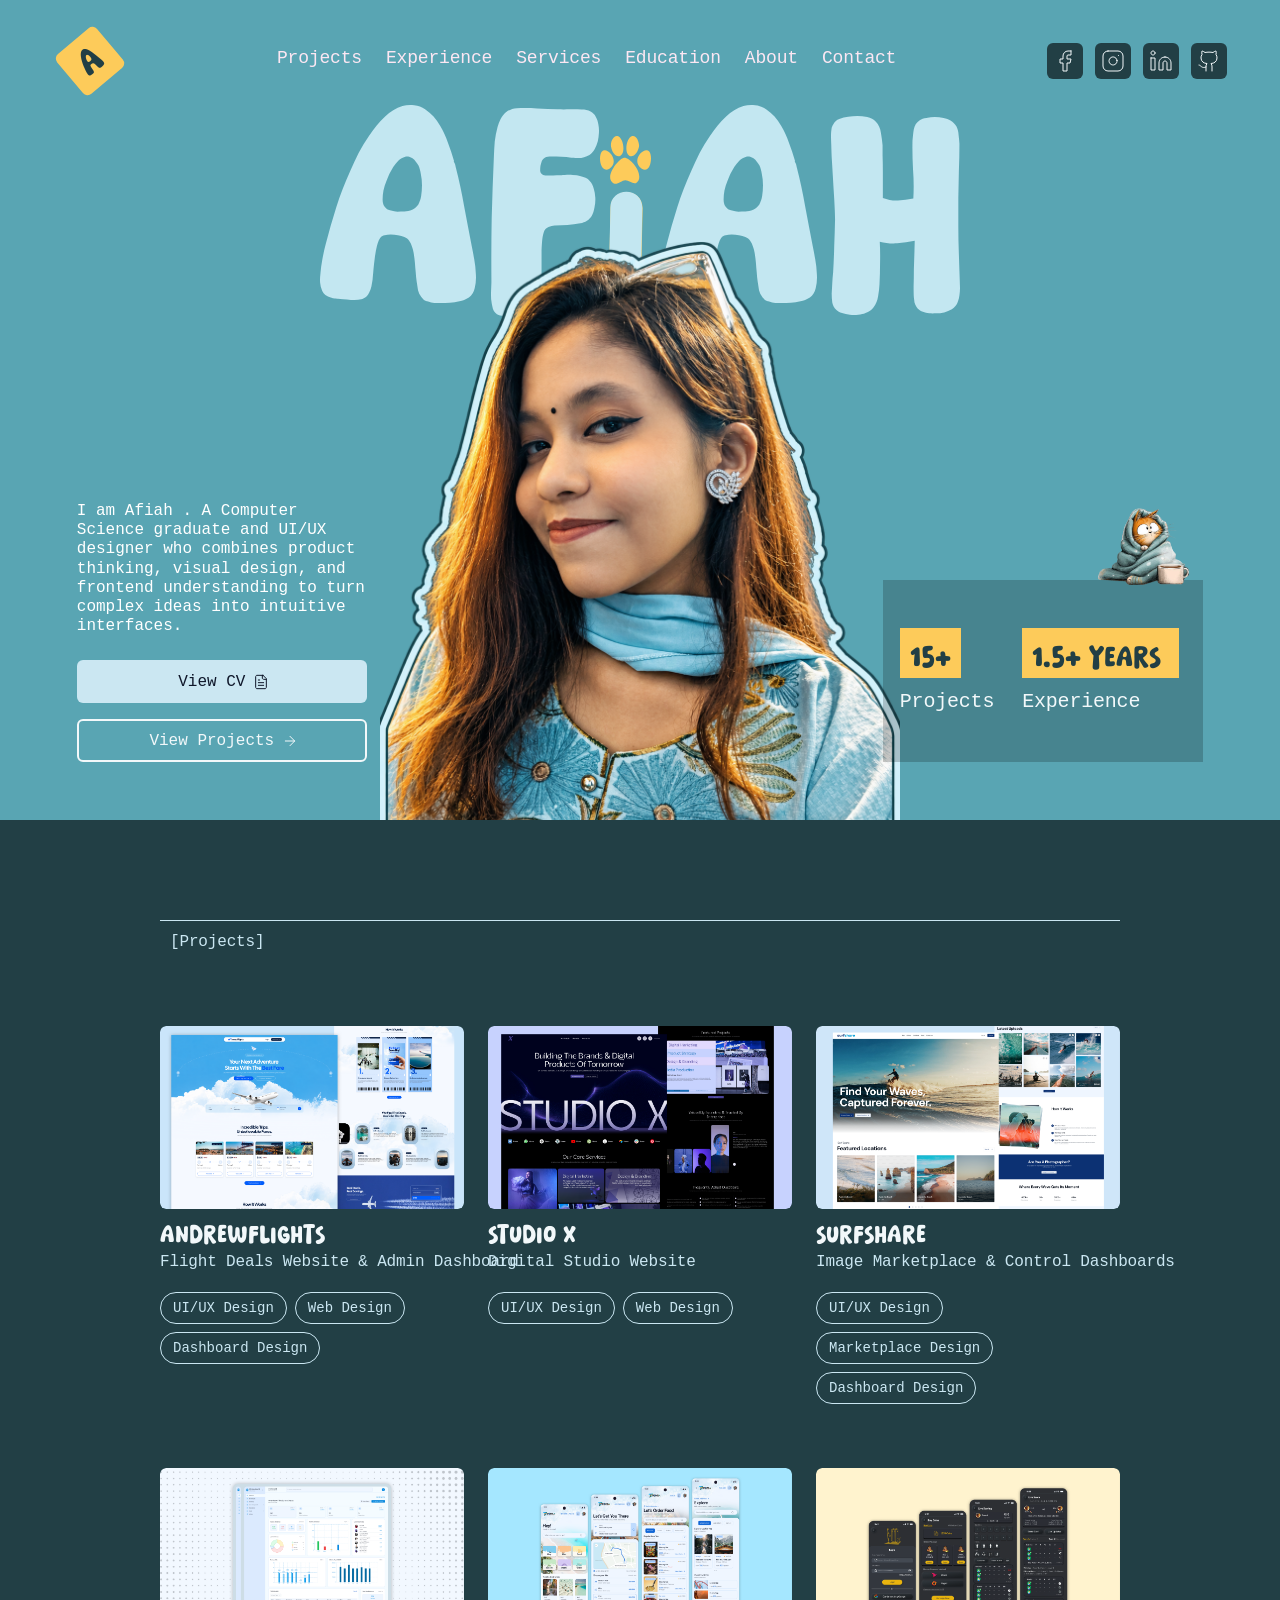
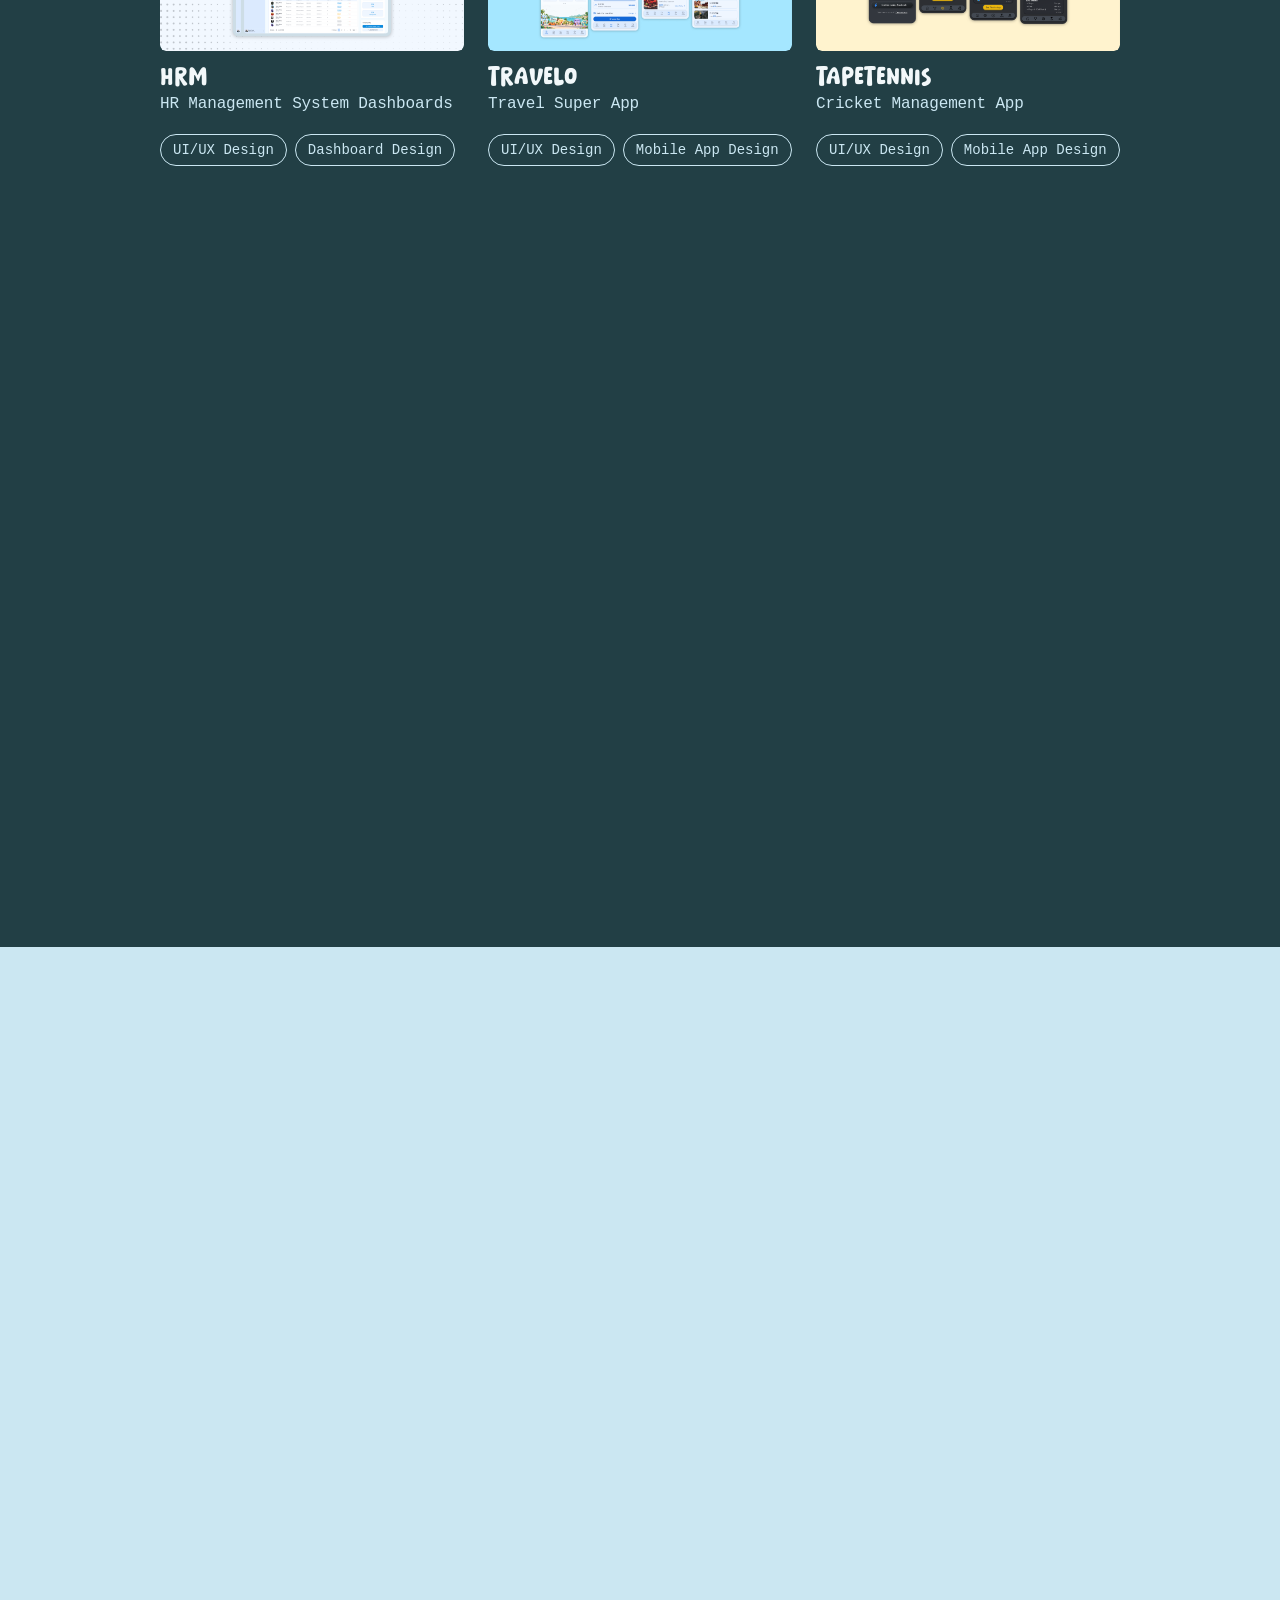
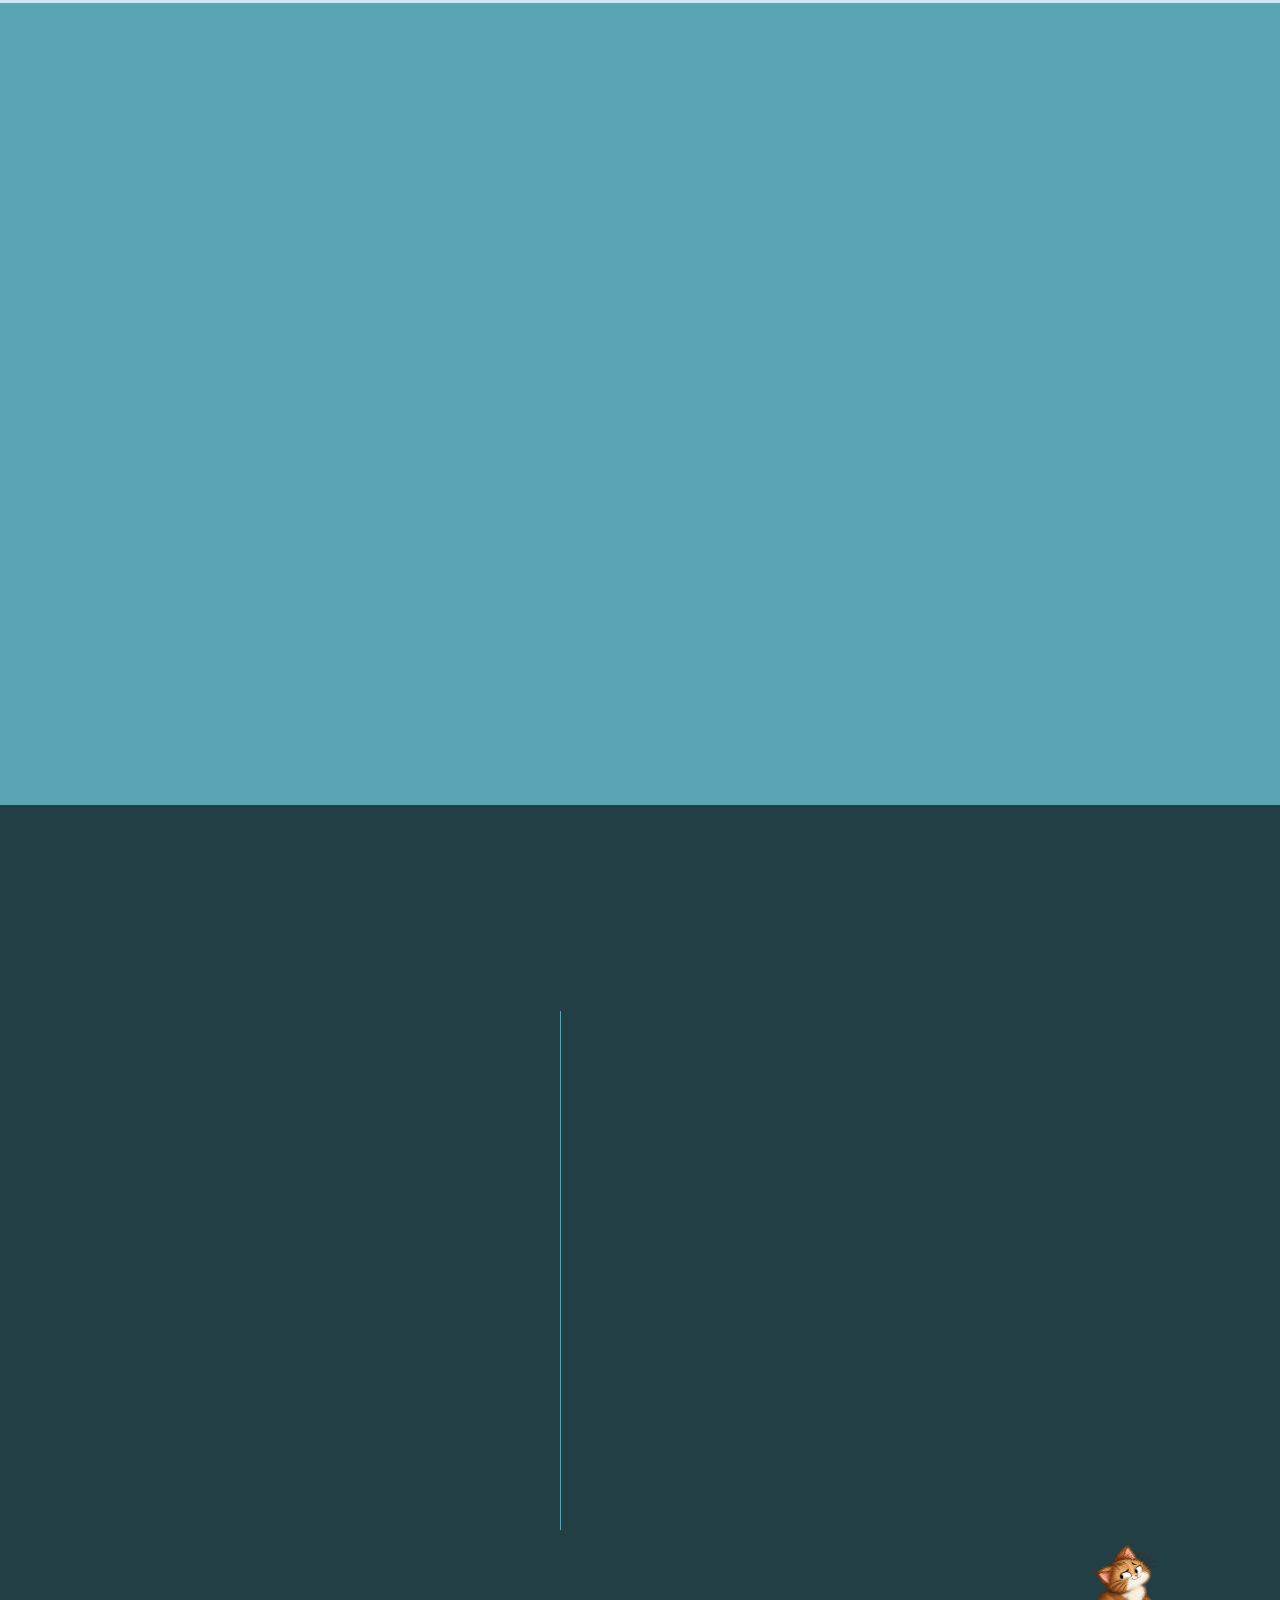
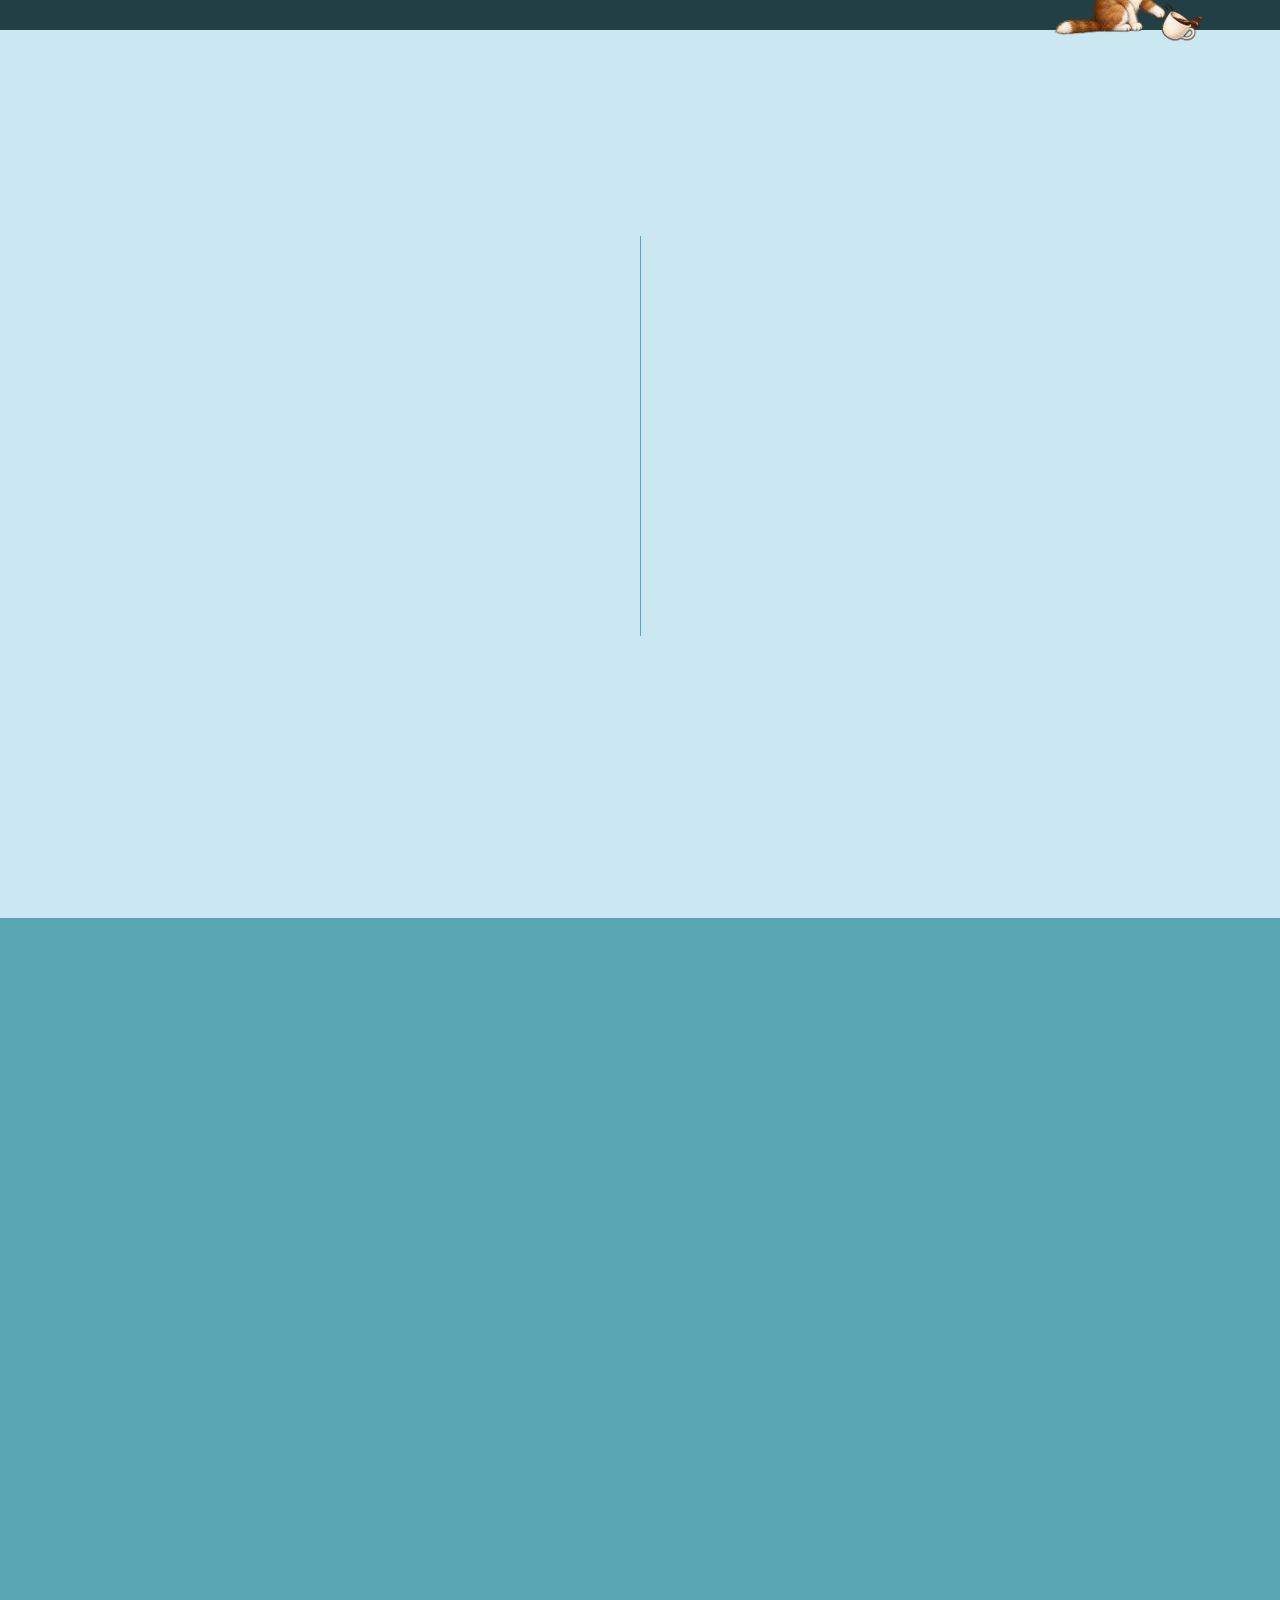
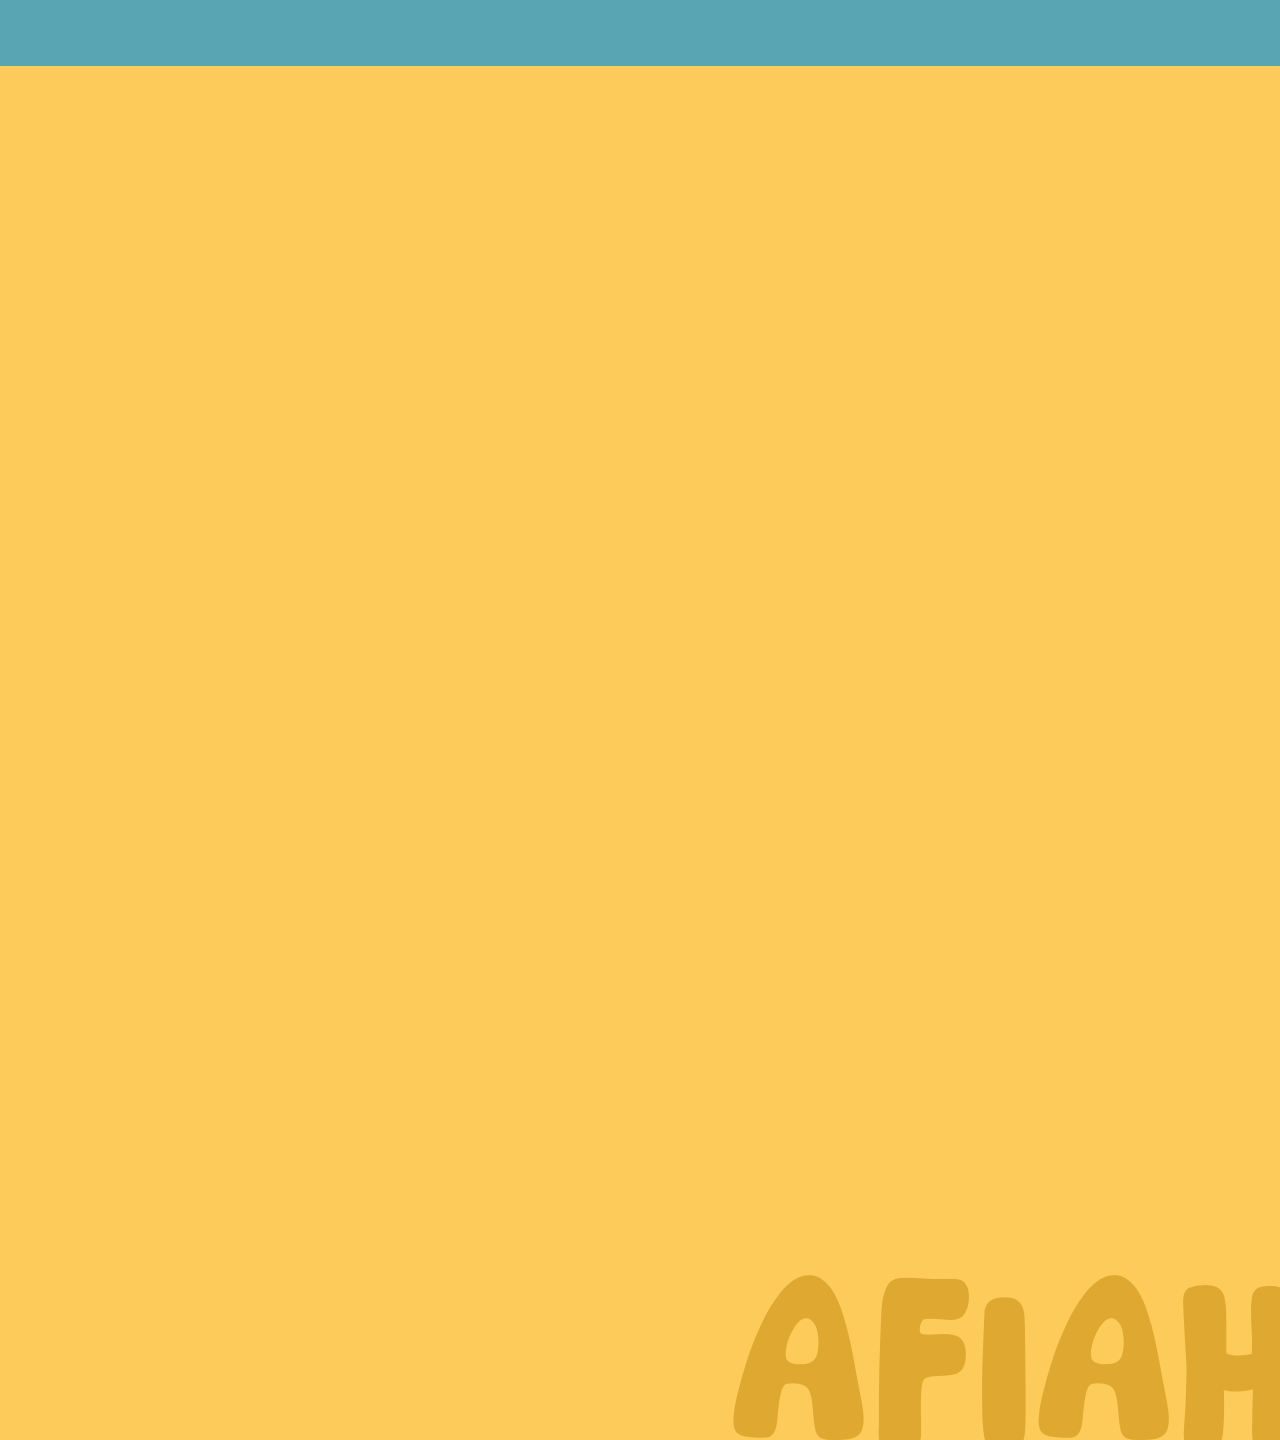
==== index.html @ 8c379da9 "Update portfolio" ====
<!DOCTYPE html>
<html lang="en">

<head>
    <meta charset="UTF-8" />
    <meta name="viewport" content="width=device-width, initial-scale=1.0" />
    <title>Portfolio — Afiah</title>
    <link rel="preconnect" href="https://fonts.googleapis.com" />
    <link rel="preconnect" href="https://fonts.gstatic.com" crossorigin />
    <link href="https://fonts.googleapis.com/css2?family=Inter:wght@800&family=Patrick+Hand+SC&display=swap"
        rel="stylesheet" />
    <link rel="stylesheet" href="styles.css" />
</head>

<body>
    <div class="page-viewport">
        <div class="landing-blue">
            <div class="main-stack">
                <!-- ==========================================
             1. HERO SECTION (6182:2918)
             ========================================== -->
                <section class="hero-section">
                    <!-- AFiAH Vector Letters (6182:2919) -->
                    <div class="afiah-vectors" aria-hidden="true">
                        <div class="afiah-vec-h">
                            <img src="assets/2336484666377e75aed4778ebf995033f5c12205.svg" alt="" />
                        </div>
                        <div class="afiah-vec-a2">
                            <img src="assets/fd76eb0d3fbd999fd071fb6ce1f73339eb17ddfc.svg" alt="" />
                        </div>
                        <div class="afiah-vec-i-paw">
                            <img src="assets/2bf1123e3c13f6d57bb268a49ad224128c546767.svg" alt="" />
                        </div>
                        <div class="afiah-vec-i-stem">
                            <img src="assets/b173620bde2839ea7b9ef54284a91428e01b8969.svg" alt="" />
                        </div>
                        <div class="afiah-vec-f">
                            <img src="assets/5797ed838f018af6b65de151c89ea7009cb1979b.svg" alt="" />
                        </div>
                        <div class="afiah-vec-a1">
                            <img src="assets/8a0f46ea5d076fa7dfdc375c00e189f8ae7c8b72.svg" alt="" />
                        </div>
                    </div>

                    <!-- Hero Portrait (6182:2927) -->
                    <div class="hero-portrait">
                        <img src="assets/dd492358db1fe404ab76c8bf00fb6f1b4fd65711.png" alt="Afiah" />
                    </div>

                    <!-- Top Navigation Bar (6182:2929) -->
                    <header class="navbar">
                        <a href="#" class="logo-wrapper" aria-label="Afiah Home">
                            <div class="logo-rotated">
                                <div class="logo-box">
                                    <p class="logo-letter font-pesta">A</p>
                                </div>
                            </div>
                        </a>

                        <button class="mobile-menu-toggle" type="button" aria-label="Toggle navigation"
                            aria-expanded="false"
                            onclick="this.parentElement.classList.toggle('nav-open'); this.setAttribute('aria-expanded', this.parentElement.classList.contains('nav-open'))">
                            <span></span>
                            <span></span>
                            <span></span>
                        </button>

                        <nav class="nav-links font-consolas"
                            onclick="if(window.innerWidth <= 900){ this.parentElement.classList.remove('nav-open'); }">

                            <a href="projects.html">Projects</a>
                            <a href="#experience">Experience</a>
                            <a href="#services">Services</a>
                            <a href="#education">Education</a>
                            <a href="#about">About</a>
                            <a href="#contact">Contact</a>
                        </nav>

                        <div class="nav-socials">
                            <a href="#contact" class="nav-social-btn" aria-label="Facebook">
                                <img src="assets/379a6d1ee390296889a320eb31389439bdc3be6d.svg" alt="" />
                            </a>
                            <a href="#contact" class="nav-social-btn" aria-label="Instagram">
                                <img src="assets/dbd92464af5bd647336b0ce903cea9cbbe1309cc.svg" alt="" />
                            </a>
                            <a href="#contact" class="nav-social-btn" aria-label="LinkedIn">
                                <img src="assets/37628bb1a5034a90aa3f23297552110ed2be14b8.svg" alt="" />
                            </a>
                            <a href="#contact" class="nav-social-btn" aria-label="GitHub">
                                <img src="assets/c3e5aa4423b067c50cb81807f64a7366447760ed.svg" alt="" />
                            </a>
                        </div>
                    </header>

                    <!-- Hero Bottom Row (6182:2948) -->
                    <div class="hero-content-row">
                        <div class="hero-left-col">
                            <p class="hero-bio font-consolas">I am Afiah . A Computer Science graduate and UI/UX
                                designer who combines product thinking, visual design, and frontend understanding to
                                turn complex ideas into intuitive interfaces.</p>
                            <div class="hero-buttons">
                                <a href="assets/Afiah_CV_UI_UX.pdf" target="_blank" rel="noopener noreferrer"
                                    class="btn-hero-primary">
                                    <div class="btn-wrap">
                                        <span class="font-consolas">View CV</span>
                                    </div>
                                    <img class="icon-16" src="assets/c405f4e12895ece82d97416a2575a9c856057e69.svg"
                                        alt="" />
                                </a>
                                <a href="#projects" class="btn-hero-secondary">
                                    <div class="btn-wrap">
                                        <span class="font-consolas">View Projects</span>
                                    </div>
                                    <img class="icon-16" src="assets/ccdca1ae5e6e2ea645a80a20722503658cf8db4c.svg"
                                        alt="" />
                                </a>
                            </div>
                        </div>

                        <div class="hero-right-col">
                            <div class="hero-stats-box">
                                <div class="hero-stats-inner">
                                    <div class="stat-item">
                                        <div class="stat-badge">
                                            <span class="font-pesta">15+</span>
                                        </div>
                                        <p class="stat-label font-consolas">Projects</p>
                                    </div>
                                    <div class="stat-item">
                                        <div class="stat-badge">
                                            <span class="font-pesta">1.5+ years </span>
                                        </div>
                                        <p class="stat-label font-consolas">Experience</p>
                                    </div>
                                </div>
                            </div>
                            <div class="hero-blanket-cat" aria-hidden="true">
                                <img src="assets/352e4ea906d5a67073edcb6e50aeff9d0504787e.png" alt="" />
                            </div>
                        </div>
                    </div>
                </section>

                <!-- ==========================================
             2. PROJECTS SECTION (6182:2972)
             ========================================== -->
                <section id="projects" class="projects-section">
                    <div class="section-header-bar border-light-blue reveal-on-scroll">
                        <p class="section-tag font-consolas" style="color: #cbe7f2; text-transform: capitalize;">
                            [Projects]</p>
                    </div>

                    <div class="projects-grid">
                        <!-- Row 1 (6182:2976) -->
                        <div class="projects-row">
                            <!-- Card 1: Andrewflights -->
                            <article class="project-card reveal-on-scroll" data-category="websites dashboard">
                                <div class="project-thumb">
                                    <img src="assets/andrewflights.png" alt="Andrewflights" />
                                    <div class="project-hover-overlay">
                                        <div class="project-hover-actions">
                                            <div class="project-action-btn" title="Live Link">
                                                <img src="assets/e2e1d299816c92664c8733382a8019e7f34b01ed.svg"
                                                    alt="Link" />
                                            </div>
                                            <div class="project-action-btn" title="Figma Design">
                                                <img src="assets/1ffa1e058c78ac866b01cb07eef81d035372bbfa.svg"
                                                    alt="Figma" />
                                            </div>
                                            <div class="project-action-btn" title="View Prototype">
                                                <img src="assets/prototype.svg" alt="Prototype" />
                                            </div>
                                        </div>
                                    </div>
                                </div>
                                <div class="project-info">
                                    <div class="project-titles">
                                        <p class="project-name font-pesta">Andrewflights</p>
                                        <p class="project-category font-consolas">Flight Deals Website &amp; Admin
                                            Dashboard</p>
                                    </div>
                                    <div class="project-badges">
                                        <div class="project-badge"><span class="font-consolas">UI/UX Design</span></div>
                                        <div class="project-badge"><span class="font-consolas">Web Design</span></div>
                                        <div class="project-badge"><span class="font-consolas">Dashboard Design</span>
                                        </div>
                                    </div>
                                </div>
                            </article>

                            <!-- Card 2: Studio X -->
                            <article class="project-card reveal-on-scroll" data-category="websites">
                                <div class="project-thumb">
                                    <img src="assets/studio x.png" alt="Studio X" />
                                    <div class="project-hover-overlay">
                                        <div class="project-hover-actions">
                                            <div class="project-action-btn" title="Live Link">
                                                <img src="assets/e2e1d299816c92664c8733382a8019e7f34b01ed.svg"
                                                    alt="Link" />
                                            </div>
                                            <div class="project-action-btn" title="Figma Design">
                                                <img src="assets/1ffa1e058c78ac866b01cb07eef81d035372bbfa.svg"
                                                    alt="Figma" />
                                            </div>
                                            <div class="project-action-btn" title="View Prototype">
                                                <img src="assets/prototype.svg" alt="Prototype" />
                                            </div>
                                        </div>
                                    </div>
                                </div>
                                <div class="project-info">
                                    <div class="project-titles">
                                        <p class="project-name font-pesta">Studio X</p>
                                        <p class="project-category font-consolas">Digital Studio Website</p>
                                    </div>
                                    <div class="project-badges">
                                        <div class="project-badge"><span class="font-consolas">UI/UX Design</span></div>
                                        <div class="project-badge"><span class="font-consolas">Web Design</span></div>
                                    </div>
                                </div>
                            </article>

                            <!-- Card 3: SurfShare -->
                            <article class="project-card reveal-on-scroll" data-category="websites dashboard">
                                <div class="project-thumb">
                                    <img src="assets/surfshare.png" alt="SurfShare" />
                                    <div class="project-hover-overlay">
                                        <div class="project-hover-actions">
                                            <div class="project-action-btn" title="Live Link">
                                                <img src="assets/e2e1d299816c92664c8733382a8019e7f34b01ed.svg"
                                                    alt="Link" />
                                            </div>
                                            <div class="project-action-btn" title="Figma Design">
                                                <img src="assets/1ffa1e058c78ac866b01cb07eef81d035372bbfa.svg"
                                                    alt="Figma" />
                                            </div>
                                            <div class="project-action-btn" title="View Prototype">
                                                <img src="assets/prototype.svg" alt="Prototype" />
                                            </div>
                                        </div>
                                    </div>
                                </div>
                                <div class="project-info">
                                    <div class="project-titles">
                                        <p class="project-name font-pesta">SurfShare</p>
                                        <p class="project-category font-consolas">Image Marketplace &amp; Control
                                            Dashboards</p>
                                    </div>
                                    <div class="project-badges">
                                        <div class="project-badge"><span class="font-consolas">UI/UX Design</span></div>
                                        <div class="project-badge"><span class="font-consolas">Marketplace Design</span>
                                        </div>
                                        <div class="project-badge"><span class="font-consolas">Dashboard Design</span>
                                        </div>
                                    </div>
                                </div>
                            </article>
                        </div>

                        <!-- Row 2 (6182:3021) -->
                        <div class="projects-row">
                            <!-- Card 4: HRM -->
                            <article class="project-card reveal-on-scroll" data-category="dashboard">
                                <div class="project-thumb">
                                    <img src="assets/hrm.png" alt="HRM" />
                                    <div class="project-hover-overlay">
                                        <div class="project-hover-actions">
                                            <div class="project-action-btn" title="Live Link">
                                                <img src="assets/e2e1d299816c92664c8733382a8019e7f34b01ed.svg"
                                                    alt="Link" />
                                            </div>
                                            <div class="project-action-btn" title="Figma Design">
                                                <img src="assets/1ffa1e058c78ac866b01cb07eef81d035372bbfa.svg"
                                                    alt="Figma" />
                                            </div>
                                            <div class="project-action-btn" title="View Prototype">
                                                <img src="assets/prototype.svg" alt="Prototype" />
                                            </div>
                                        </div>
                                    </div>
                                </div>
                                <div class="project-info">
                                    <div class="project-titles">
                                        <p class="project-name font-pesta">HRM</p>
                                        <p class="project-category font-consolas">HR Management System Dashboards</p>
                                    </div>
                                    <div class="project-badges">
                                        <div class="project-badge"><span class="font-consolas">UI/UX Design</span></div>
                                        <div class="project-badge"><span class="font-consolas">Dashboard Design</span>
                                        </div>
                                    </div>
                                </div>
                            </article>

                            <!-- Card 5: Travelo -->
                            <article class="project-card reveal-on-scroll" data-category="mobile">
                                <div class="project-thumb">
                                    <img src="assets/travelo.png" alt="Travelo" />
                                    <div class="project-hover-overlay">
                                        <div class="project-hover-actions">
                                            <div class="project-action-btn" title="Live Link">
                                                <img src="assets/e2e1d299816c92664c8733382a8019e7f34b01ed.svg"
                                                    alt="Link" />
                                            </div>
                                            <div class="project-action-btn" title="Figma Design">
                                                <img src="assets/1ffa1e058c78ac866b01cb07eef81d035372bbfa.svg"
                                                    alt="Figma" />
                                            </div>
                                            <div class="project-action-btn" title="View Prototype">
                                                <img src="assets/prototype.svg" alt="Prototype" />
                                            </div>
                                        </div>
                                    </div>
                                </div>
                                <div class="project-info">
                                    <div class="project-titles">
                                        <p class="project-name font-pesta">Travelo</p>
                                        <p class="project-category font-consolas">Travel Super App</p>
                                    </div>
                                    <div class="project-badges">
                                        <div class="project-badge"><span class="font-consolas">UI/UX Design</span></div>
                                        <div class="project-badge"><span class="font-consolas">Mobile App Design</span>
                                        </div>
                                    </div>
                                </div>
                            </article>

                            <!-- Card 6: TapeTennis -->
                            <article class="project-card reveal-on-scroll" data-category="mobile">
                                <div class="project-thumb">
                                    <img src="assets/cricket app.png" alt="TapeTennis" />
                                    <div class="project-hover-overlay">
                                        <div class="project-hover-actions">
                                            <div class="project-action-btn" title="Live Link">
                                                <img src="assets/e2e1d299816c92664c8733382a8019e7f34b01ed.svg"
                                                    alt="Link" />
                                            </div>
                                            <div class="project-action-btn" title="Figma Design">
                                                <img src="assets/1ffa1e058c78ac866b01cb07eef81d035372bbfa.svg"
                                                    alt="Figma" />
                                            </div>
                                            <div class="project-action-btn" title="View Prototype">
                                                <img src="assets/prototype.svg" alt="Prototype" />
                                            </div>
                                        </div>
                                    </div>
                                </div>
                                <div class="project-info">
                                    <div class="project-titles">
                                        <p class="project-name font-pesta">TapeTennis</p>
                                        <p class="project-category font-consolas">Cricket Management App</p>
                                    </div>
                                    <div class="project-badges">
                                        <div class="project-badge"><span class="font-consolas">UI/UX Design</span></div>
                                        <div class="project-badge"><span class="font-consolas">Mobile App Design</span>
                                        </div>
                                    </div>
                                </div>
                            </article>
                        </div>

                        <!-- Row 3 (6182:3061) -->
                        <div class="projects-row">
                            <!-- Card 7: CMS -->
                            <article class="project-card reveal-on-scroll" data-category="dashboard">
                                <div class="project-thumb">
                                    <img src="assets/cms.png" alt="CMS" />
                                    <div class="project-hover-overlay">
                                        <div class="project-hover-actions">
                                            <div class="project-action-btn" title="Live Link">
                                                <img src="assets/e2e1d299816c92664c8733382a8019e7f34b01ed.svg"
                                                    alt="Link" />
                                            </div>
                                            <div class="project-action-btn" title="Figma Design">
                                                <img src="assets/1ffa1e058c78ac866b01cb07eef81d035372bbfa.svg"
                                                    alt="Figma" />
                                            </div>
                                            <div class="project-action-btn" title="View Prototype">
                                                <img src="assets/prototype.svg" alt="Prototype" />
                                            </div>
                                        </div>
                                    </div>
                                </div>
                                <div class="project-info">
                                    <div class="project-titles">
                                        <p class="project-name font-pesta">CMS</p>
                                        <p class="project-category font-consolas">Content Management System Dashboard
                                        </p>
                                    </div>
                                    <div class="project-badges">
                                        <div class="project-badge"><span class="font-consolas">UI/UX Design</span></div>
                                        <div class="project-badge"><span class="font-consolas">Dashboard Design</span>
                                        </div>
                                    </div>
                                </div>
                            </article>

                            <!-- Card 8: E-commerce -->
                            <article class="project-card reveal-on-scroll" data-category="websites dashboard">
                                <div class="project-thumb">
                                    <img src="assets/ecommerce.png" alt="E-commerce" />
                                    <div class="project-hover-overlay">
                                        <div class="project-hover-actions">
                                            <div class="project-action-btn" title="Live Link">
                                                <img src="assets/e2e1d299816c92664c8733382a8019e7f34b01ed.svg"
                                                    alt="Link" />
                                            </div>
                                            <div class="project-action-btn" title="Figma Design">
                                                <img src="assets/1ffa1e058c78ac866b01cb07eef81d035372bbfa.svg"
                                                    alt="Figma" />
                                            </div>
                                            <div class="project-action-btn" title="View Prototype">
                                                <img src="assets/prototype.svg" alt="Prototype" />
                                            </div>
                                        </div>
                                    </div>
                                </div>
                                <div class="project-info">
                                    <div class="project-titles">
                                        <p class="project-name font-pesta">E-commerce</p>
                                        <p class="project-category font-consolas">E-commerce Website &amp; Control
                                            Dashboards</p>
                                    </div>
                                    <div class="project-badges">
                                        <div class="project-badge"><span class="font-consolas">UI/UX Design</span></div>
                                        <div class="project-badge"><span class="font-consolas">E-commerce Design</span>
                                        </div>
                                        <div class="project-badge"><span class="font-consolas">Dashboard Design</span>
                                        </div>
                                    </div>
                                </div>
                            </article>

                            <!-- Card 9: Web3 -->
                            <article class="project-card reveal-on-scroll" data-category="landing">
                                <div class="project-thumb">
                                    <img src="assets/web3.png" alt="Web3" />
                                    <div class="project-hover-overlay">
                                        <div class="project-hover-actions">
                                            <div class="project-action-btn" title="Live Link">
                                                <img src="assets/e2e1d299816c92664c8733382a8019e7f34b01ed.svg"
                                                    alt="Link" />
                                            </div>
                                            <div class="project-action-btn" title="Figma Design">
                                                <img src="assets/1ffa1e058c78ac866b01cb07eef81d035372bbfa.svg"
                                                    alt="Figma" />
                                            </div>
                                            <div class="project-action-btn" title="View Prototype">
                                                <img src="assets/prototype.svg" alt="Prototype" />
                                            </div>
                                        </div>
                                    </div>
                                </div>
                                <div class="project-info">
                                    <div class="project-titles">
                                        <p class="project-name font-pesta">Web3</p>
                                        <p class="project-category font-consolas">Web3 Landing Page</p>
                                    </div>
                                    <div class="project-badges">
                                        <div class="project-badge"><span class="font-consolas">UI/UX Design</span></div>
                                        <div class="project-badge"><span class="font-consolas">Landing Page
                                                Design</span></div>
                                    </div>
                                </div>
                            </article>
                        </div>
                    </div>

                    <a href="projects.html" class="btn-more-projects reveal-on-scroll">
                        <div class="btn-wrap">
                            <span class="font-consolas">View More Projects </span>
                        </div>
                        <img class="icon-16" src="assets/4a2f6b8ef45b6190c49dfd188800f3019b7cf63b.svg" alt="" />
                    </a>
                </section>

                <!-- ==========================================
             3. ABOUT ME SECTION (6182:3105)
             ========================================== -->
                <section id="about" class="about-section">
                    <div class="section-header-bar border-dark-teal reveal-on-scroll">
                        <p class="section-tag font-consolas" style="color: #223f45; text-transform: capitalize;">[ABOUT
                            ME]</p>
                        <div class="about-yarn-cat" aria-hidden="true">
                            <div class="about-yarn-cat-track">
                                <img src="assets/9d1c1b69659d24390e7d93d7a9f0531502767546.png" alt="" />
                            </div>
                        </div>
                    </div>

                    <div class="about-text font-pesta reveal-on-scroll">
                        <p>I'm a creative tech enthusiast, passionate about UI/UX design.</p>
                        <p>I love blending creativity with technology to craft intuitive, visually appealing, and user
                            centered digital experiences.</p>
                        <p>With a keen eye for detail and a curiosity for learning, I enjoy turning ideas into
                            meaningful digital solutions.</p>
                    </div>
                </section>

                <!-- ==========================================
             4. WHAT CAN I DO SECTION (6182:3110)
             ========================================== -->
                <section id="services" class="services-section">
                    <div class="section-header-bar border-off-white reveal-on-scroll">
                        <p class="section-tag font-consolas" style="color: #f2f8fa; text-transform: capitalize;">[WHAT
                            CAN I DO]</p>
                    </div>

                    <div class="services-grid">
                        <!-- Service 01 -->
                        <div class="service-card reveal-on-scroll">
                            <div class="service-card-top">
                                <p class="service-number font-consolas">[01]</p>
                                <div class="service-union-img">
                                    <img src="assets/8d192eab474906186752f9c6993be056a466b8b7.png" alt="Web Design" />
                                </div>
                            </div>
                            <div class="service-card-bottom">
                                <p class="service-title font-pesta">Website Design</p>
                                <p class="service-desc font-consolas">Beautiful,responsive websites built around your
                                    brand and users.</p>
                            </div>
                        </div>

                        <!-- Service 02 -->
                        <div class="service-card reveal-on-scroll">
                            <div class="service-card-top">
                                <p class="service-number font-consolas">[02]</p>
                                <div class="service-union-img">
                                    <img src="assets/099b36fa4eb304870fca7939dcc92176238569aa.png" alt="App Design" />
                                </div>
                            </div>
                            <div class="service-card-bottom">
                                <p class="service-title font-pesta">Mobile App Design</p>
                                <p class="service-desc font-consolas">Intuitive mobile experiences that make every
                                    interaction feel effortless.</p>
                            </div>
                        </div>

                        <!-- Service 03 -->
                        <div class="service-card reveal-on-scroll">
                            <div class="service-card-top">
                                <p class="service-number font-consolas">[03]</p>
                                <div class="service-union-img h-184">
                                    <img src="assets/3741d258593f03934b9f42f6c91d06fa1350ad89.png" alt="Wire Frame" />
                                </div>
                            </div>
                            <div class="service-card-bottom">
                                <p class="service-title font-pesta">Wire framing</p>
                                <p class="service-desc font-consolas">Clear layouts that turn ideas into structured user
                                    journeys.</p>
                            </div>
                        </div>

                        <!-- Service 04 -->
                        <div class="service-card reveal-on-scroll">
                            <div class="service-card-top">
                                <p class="service-number font-consolas">[04]</p>
                                <div class="service-union-img">
                                    <img src="assets/c0951a9b3ee1a1673d3b985c5fe838f39ab523a1.png" alt="Prototyping" />
                                </div>
                            </div>
                            <div class="service-card-bottom">
                                <p class="service-title font-pesta">Prototyping</p>
                                <p class="service-desc font-consolas">Interactive previews that bring your product
                                    experience to life.</p>
                            </div>
                        </div>
                    </div>
                </section>

                <!-- ==========================================
             5. EXPERIENCE SECTION (6182:3150)
             ========================================== -->
                <section id="experience" class="experience-section">
                    <div class="section-header-bar border-light-blue reveal-on-scroll">
                        <p class="section-tag font-consolas" style="color: #cbe7f2; text-transform: capitalize;">
                            [EXPERIENCE]</p>
                    </div>

                    <div class="experience-timeline">
                        <div class="timeline-vertical-line" aria-hidden="true"></div>

                        <div class="timeline-rows">
                            <!-- Experience 1: FB International BD -->
                            <div class="timeline-row reveal-on-scroll">
                                <div class="timeline-left">
                                    <div class="timeline-company-and-line">
                                        <div class="company-fb">
                                            <div class="company-fb-logo">
                                                <img src="assets/32ad97dc9717f40fc12411da8b60d646655de9aa.png"
                                                    alt="FB International BD" />
                                            </div>
                                            <p class="company-fb-name font-inter-extrabold">FB International BD</p>
                                        </div>
                                        <div class="timeline-horiz-line"></div>
                                    </div>
                                    <div class="timeline-dot">
                                        <img src="assets/e6513227ae7ce24a3e47aac7be5d769d859b27ae.svg" alt="" />
                                    </div>
                                </div>
                                <div class="timeline-right">
                                    <div class="timeline-role-box">
                                        <p class="timeline-date font-consolas">Feb 2026 – Ongoing</p>
                                        <p class="timeline-role font-pesta">UI/UX Designer</p>
                                    </div>
                                </div>
                            </div>

                            <!-- Experience 2: Eutropia -->
                            <div class="timeline-row reveal-on-scroll">
                                <div class="timeline-left">
                                    <div class="timeline-company-and-line">
                                        <div class="company-eutropia-logo">
                                            <img src="assets/0e739bd0e7eae255d11048763316aff8a2400371.png"
                                                alt="Eutropia" />
                                        </div>
                                        <div class="timeline-horiz-line"></div>
                                    </div>
                                    <div class="timeline-dot">
                                        <img src="assets/e6513227ae7ce24a3e47aac7be5d769d859b27ae.svg" alt="" />
                                    </div>
                                </div>
                                <div class="timeline-right">
                                    <div class="timeline-role-box">
                                        <p class="timeline-date font-consolas">July 2025 – Dec 2025</p>
                                        <p class="timeline-role font-pesta">UI/UX Designer intern</p>
                                    </div>
                                </div>
                            </div>

                            <!-- Experience 3: Deshileague -->
                            <div class="timeline-row reveal-on-scroll">
                                <div class="timeline-left">
                                    <div class="timeline-company-and-line">
                                        <div class="company-deshi-logo">
                                            <img src="assets/0b0b4009b81fe6b33bb119ccbadea3686397eb5c.png"
                                                alt="Deshileague" />
                                        </div>
                                        <div class="timeline-horiz-line"></div>
                                    </div>
                                    <div class="timeline-dot">
                                        <img src="assets/e6513227ae7ce24a3e47aac7be5d769d859b27ae.svg" alt="" />
                                    </div>
                                </div>
                                <div class="timeline-right">
                                    <div class="timeline-role-box">
                                        <p class="timeline-date font-consolas">July 2025 – Sept 2025</p>
                                        <p class="timeline-role font-pesta">UI/UX Designer intern</p>
                                    </div>
                                </div>
                            </div>
                        </div>
                    </div>

                    <!-- Guilty Kitten Coffee Spill (6182:3428) anchored to Experience bottom border -->
                    <div class="guilty-kitten" aria-hidden="true">
                        <img src="assets/1487e28fa9643c1a8495d31372fd2f5f5fdbfe43.png" alt="" />
                    </div>
                </section>

                <!-- ==========================================
             6. TOOLS & TECHNICAL FOUNDATION (6182:3188)
             ========================================== -->
                <section class="tools-section">
                    <div class="section-header-bar border-dark-teal reveal-on-scroll">
                        <p class="section-tag font-consolas" style="color: #223f45;"><span>[</span><span
                                style="text-transform: uppercase;">Tools &amp; technical foundation</span><span>]</span>
                        </p>
                    </div>

                    <div class="tools-columns">
                        <!-- Left Column: Tools & technical foundation -->
                        <div class="tools-col reveal-on-scroll">
                            <p class="tools-col-title font-pesta">Tools &amp; technical foundation</p>
                            <div class="tools-badges-rows">
                                <!-- Row 1 -->
                                <div class="tools-badge-row">
                                    <div class="tool-pill">
                                        <div class="tool-pill-wrap"><span
                                                class="tool-pill-text font-consolas">Figma</span></div>
                                        <div class="tool-icon-24"><img
                                                src="assets/c02946dda5b02789ad5135f16e8262a59f92647a.svg" alt="Figma" />
                                        </div>
                                    </div>
                                    <div class="tool-pill">
                                        <div class="tool-pill-wrap"><span
                                                class="tool-pill-text font-consolas">Canva</span></div>
                                        <div class="tool-icon-canva"><img
                                                src="assets/6e1ed2979d08756b430cf80009fc34e37174161d.svg" alt="Canva" />
                                        </div>
                                    </div>
                                    <div class="tool-pill">
                                        <div class="tool-pill-wrap"><span
                                                class="tool-pill-text font-consolas">HTML</span></div>
                                        <div class="tool-icon-24"><img
                                                src="assets/3ff8908ad58db770ba41fd299453987b2afc63cc.svg" alt="HTML5" />
                                        </div>
                                    </div>
                                    <div class="tool-pill">
                                        <div class="tool-pill-wrap"><span
                                                class="tool-pill-text font-consolas">CSS</span></div>
                                        <div class="tool-icon-24"><img
                                                src="assets/0f974aef676d82603d009db29197f46f3fa1f1de.svg" alt="CSS3" />
                                        </div>
                                    </div>
                                </div>

                                <!-- Row 2 -->
                                <div class="tools-badge-row">
                                    <div class="tool-pill">
                                        <div class="tool-pill-wrap"><span
                                                class="tool-pill-text font-consolas">Python</span></div>
                                        <div class="tool-icon-24"><img
                                                src="assets/17394c0e1e61a6d8220943daf4dd6215b411a75d.svg"
                                                alt="Python" /></div>
                                    </div>
                                    <div class="tool-pill">
                                        <div class="tool-pill-wrap"><span
                                                class="tool-pill-text font-consolas">Django</span></div>
                                        <div class="tool-icon-24"><img
                                                src="assets/17394c0e1e61a6d8220943daf4dd6215b411a75d.svg"
                                                alt="Django" /></div>
                                    </div>
                                    <div class="tool-pill">
                                        <div class="tool-pill-wrap"><span
                                                class="tool-pill-text font-consolas">Bootstrap</span></div>
                                        <div class="tool-icon-24"><img
                                                src="assets/17394c0e1e61a6d8220943daf4dd6215b411a75d.svg"
                                                alt="Bootstrap" /></div>
                                    </div>
                                    <div class="tool-pill">
                                        <div class="tool-pill-wrap"><span class="tool-pill-text font-consolas">Git /
                                                GitHub</span></div>
                                        <div class="tool-icon-24"><img
                                                src="assets/4c8a572e42c40b5da6945e653aca69c0c53489a9.svg"
                                                alt="GitHub" /></div>
                                    </div>
                                </div>

                                <!-- Row 3 -->
                                <div class="tools-badge-row">
                                    <div class="tool-pill">
                                        <div class="tool-pill-wrap"><span
                                                class="tool-pill-text font-consolas">SQL</span></div>
                                        <div class="tool-icon-24"><img
                                                src="assets/c02946dda5b02789ad5135f16e8262a59f92647a.svg" alt="SQL" />
                                        </div>
                                    </div>
                                    <div class="tool-pill">
                                        <div class="tool-pill-wrap"><span
                                                class="tool-pill-text font-consolas">Java</span></div>
                                        <div class="tool-icon-24"><img
                                                src="assets/70946047bb76deccda45d86c6b8f1b354c807c48.svg" alt="Java" />
                                        </div>
                                    </div>
                                    <div class="tool-pill">
                                        <div class="tool-pill-wrap"><span
                                                class="tool-pill-text font-consolas">C/C++</span></div>
                                        <div class="tool-icon-24"><img
                                                src="assets/afaa2c8ac211b61c45fbed8683f28e7caf163824.svg" alt="C/C++" />
                                        </div>
                                    </div>
                                    <div class="tool-pill">
                                        <div class="tool-pill-wrap"><span class="tool-pill-text font-consolas">Adobe
                                                Illustrator</span></div>
                                        <div class="tool-icon-24">
                                            <img src="assets/bfbdc28d09bf1141f1a06b5226b248e015d3b2c4.svg" alt="" />
                                            <div class="tool-icon-ai-letters">
                                                <img src="assets/7ff050b098d0f97c33c07048571ccf2c585ee8ec.svg"
                                                    alt="Ai" />
                                            </div>
                                        </div>
                                    </div>
                                </div>

                                <!-- Row 4 -->
                                <div class="tools-badge-row">
                                    <div class="tool-pill">
                                        <div class="tool-pill-wrap"><span
                                                class="tool-pill-text font-consolas">Oracle</span></div>
                                        <div class="tool-icon-oracle"><img
                                                src="assets/4cba0281180925056241ac80e02d8a0ba19a9b4b.svg"
                                                alt="Oracle" /></div>
                                    </div>
                                    <div class="tool-pill">
                                        <div class="tool-pill-wrap"><span
                                                class="tool-pill-text font-consolas">C/C++</span></div>
                                        <div class="tool-icon-24"><img
                                                src="assets/afaa2c8ac211b61c45fbed8683f28e7caf163824.svg" alt="C/C++" />
                                        </div>
                                    </div>
                                    <div class="tool-pill">
                                        <div class="tool-pill-wrap"><span
                                                class="tool-pill-text font-consolas">SQL</span></div>
                                        <div class="tool-icon-24"><img
                                                src="assets/c02946dda5b02789ad5135f16e8262a59f92647a.svg" alt="SQL" />
                                        </div>
                                    </div>
                                </div>
                            </div>
                        </div>

                        <!-- Center Vertical Divider -->
                        <div class="tools-divider-vertical" aria-hidden="true"></div>

                        <!-- Right Column: Design & product practice -->
                        <div class="tools-col reveal-on-scroll">
                            <p class="tools-col-title font-pesta">Design &amp; product practice</p>
                            <div class="practice-list">
                                <div class="practice-item">
                                    <div class="practice-item-inner">
                                        <div class="tool-icon-24"><img
                                                src="assets/2a6b4cf5423fb1aadf8fc11a10663936fa474928.svg" alt="" />
                                        </div>
                                        <p class="practice-text font-consolas">UX flows, wireframing &amp; prototyping
                                        </p>
                                    </div>
                                </div>
                                <div class="practice-item">
                                    <div class="practice-item-inner">
                                        <div class="tool-icon-24"><img
                                                src="assets/2a6b4cf5423fb1aadf8fc11a10663936fa474928.svg" alt="" />
                                        </div>
                                        <p class="practice-text font-consolas">Responsive web &amp; mobile UI</p>
                                    </div>
                                </div>
                                <div class="practice-item">
                                    <div class="practice-item-inner">
                                        <div class="tool-icon-24"><img
                                                src="assets/2a6b4cf5423fb1aadf8fc11a10663936fa474928.svg" alt="" />
                                        </div>
                                        <p class="practice-text font-consolas">Visual identity &amp; graphic design</p>
                                    </div>
                                </div>
                                <div class="practice-item">
                                    <div class="practice-item-inner">
                                        <div class="tool-icon-24"><img
                                                src="assets/2a6b4cf5423fb1aadf8fc11a10663936fa474928.svg" alt="" />
                                        </div>
                                        <p class="practice-text font-consolas">Research-informed iteration</p>
                                    </div>
                                </div>
                                <div class="practice-item">
                                    <div class="practice-item-inner">
                                        <div class="tool-icon-24"><img
                                                src="assets/2a6b4cf5423fb1aadf8fc11a10663936fa474928.svg" alt="" />
                                        </div>
                                        <p class="practice-text font-consolas">Project planning &amp; documentation</p>
                                    </div>
                                </div>
                            </div>
                        </div>
                    </div>
                </section>

                <!-- ==========================================
             7. EDUCATION SECTION (6182:3315)
             ========================================== -->
                <section id="education" class="education-section">
                    <div class="section-header-bar border-off-white reveal-on-scroll">
                        <p class="section-tag font-consolas" style="color: #f2f8fa; text-transform: capitalize;">
                            [EDUCATION]</p>
                    </div>

                    <div class="education-list">
                        <!-- Row 1: UAP -->
                        <div class="education-row reveal-on-scroll">
                            <div class="education-left">
                                <div class="edu-logo">
                                    <img src="assets/a007c3e977a3ff1eb98fe42444d496fc3e22ef91.png"
                                        alt="University of Asia Pacific" />
                                </div>
                                <div class="edu-details">
                                    <p class="edu-school font-pesta">University of Asia Pacific</p>
                                    <p class="edu-degree font-consolas">B.Sc. in Computer Science and Engineering · CGPA
                                        3.90</p>
                                </div>
                            </div>
                            <p class="edu-year font-consolas">Jan 2022 — Dec 2025</p>
                        </div>

                        <!-- Row 2: BMARPC -->
                        <div class="education-row bordered reveal-on-scroll">
                            <div class="education-left edu-left-bmarpc">
                                <div class="edu-logo">
                                    <img src="assets/098912fc83313ee600f1dab5c6ace32b6be115f7.png"
                                        alt="Birshreshtha Munshi Abdur Rouf Public College" />
                                </div>
                                <div class="edu-details">
                                    <p class="edu-school font-pesta">Birshreshtha Munshi Abdur Rouf Public College</p>
                                    <p class="edu-degree edu-degree-bmarpc font-consolas">Higher Secondary School
                                        Certificate · GPA 5.00</p>
                                </div>
                            </div>
                            <p class="edu-year font-consolas">2020</p>
                        </div>

                        <!-- Row 3: BCSIR -->
                        <div class="education-row reveal-on-scroll">
                            <div class="education-left">
                                <div class="edu-logo">
                                    <img src="assets/b105ad9d3996c9c3abd0263cdb72c7210ddcadb0.png"
                                        alt="BCSIR High School" />
                                </div>
                                <div class="edu-details">
                                    <p class="edu-school font-pesta">BCSIR High School</p>
                                    <p class="edu-degree font-consolas">Secondary School Certificate · GPA 5.00</p>
                                </div>
                            </div>
                            <p class="edu-year font-consolas">2018</p>
                        </div>
                    </div>
                </section>

                <!-- ==========================================
             8. GET IN TOUCH SECTION (6182:3340)
             ========================================== -->
                <section id="contact" class="contact-section">
                    <p class="contact-watermark font-pesta" aria-hidden="true">Afiah</p>

                    <div class="contact-top-block reveal-on-scroll">
                        <h2 class="contact-heading font-pesta">Get In touch</h2>

                        <div class="contact-info-cards">
                            <!-- Contact No -->
                            <div class="contact-info-item contact-info-item-first">
                                <div class="contact-lead-line"></div>
                                <div class="contact-info-box">
                                    <div class="tool-icon-24">
                                        <img src="assets/be2f6d3b57b0702503c3ce4e3ded6f5434b72e0a.svg" alt="" />
                                    </div>
                                    <div class="contact-info-text w-169 font-consolas">
                                        <p class="contact-info-label">Contact No</p>
                                        <p class="contact-info-value">01777813815</p>
                                    </div>
                                </div>
                                <!-- Spider-Man Kitten & Quote anchored to Contact No lead line -->
                                <div class="spider-kitten" aria-hidden="true">
                                    <div class="spider-kitten-track">
                                        <img src="assets/2840c0e402dbe6ce3ca4cbcd5d4fde6421eb796d.png" alt="" />
                                        <div class="spider-quote-wrapper">
                                            <div class="spider-quote-rotated font-patrick">
                                                <p>“With great meowww,</p>
                                                <p>comes great fish”</p>
                                            </div>
                                        </div>
                                    </div>
                                </div>
                            </div>

                            <!-- Email -->
                            <div class="contact-info-item">
                                <div class="contact-lead-line"></div>
                                <div class="contact-info-box">
                                    <div class="tool-icon-24">
                                        <img src="assets/744cdc719be346a60ed4c7ec875fdf59cb8e736a.svg" alt="" />
                                    </div>
                                    <div class="contact-info-text w-247 font-consolas">
                                        <p class="contact-info-label">Email</p>
                                        <a href="mailto:afiah.work03@gmail.com" class="contact-info-value"
                                            style="color: inherit; text-decoration: none;">afiah.work03@gmail.com</a>
                                    </div>
                                </div>
                            </div>

                            <!-- Location -->
                            <div class="contact-info-item">
                                <div class="contact-lead-line"></div>
                                <div class="contact-info-box">
                                    <div class="tool-icon-24">
                                        <img src="assets/3f4b3e178bc287d948d0a96776a0210b139005ab.svg" alt="" />
                                    </div>
                                    <div class="contact-info-text w-169 font-consolas">
                                        <p class="contact-info-label">Location</p>
                                        <p class="contact-info-value">Dhaka</p>
                                    </div>
                                </div>
                            </div>
                        </div>
                    </div>

                    <!-- Contact Form Card -->
                    <div class="contact-form-card reveal-on-scroll">
                        <div class="contact-card-left">
                            <div class="contact-card-prompt font-pesta">
                                <p>Want to send </p>
                                <p>a message?</p>
                            </div>
                            <div class="contact-card-findme">
                                <p class="findme-label font-consolas">Find me</p>
                                <div class="findme-icons">
                                    <a href="#contact" class="findme-icon-btn" aria-label="LinkedIn">
                                        <img src="assets/d3a7ae92757c9e11db82888f36ce1d9c38672b22.svg" alt="" />
                                    </a>
                                    <a href="#contact" class="findme-icon-btn" aria-label="GitHub">
                                        <img src="assets/fe02f6c080a74229e76f18cc456c72732a934003.svg" alt="" />
                                    </a>
                                    <a href="#contact" class="findme-icon-btn" aria-label="Facebook">
                                        <img src="assets/b0eac89079d2b4dab4233eb72603630aca003585.svg" alt="" />
                                    </a>
                                    <a href="#contact" class="findme-icon-btn" aria-label="Instagram">
                                        <img src="assets/c7bc869b21548951c6bb4088393200b29b8208e8.svg" alt="" />
                                    </a>
                                </div>
                            </div>
                        </div>

                        <form class="contact-form-right" action="https://formsubmit.co/afiah.work03@gmail.com"
                            method="POST">
                            <!-- FormSubmit Configuration -->
                            <input type="hidden" name="_captcha" value="false" />
                            <input type="hidden" name="_template" value="table" />
                            <input type="hidden" name="_subject" value="New Message from Portfolio Website!" />

                            <div class="form-fields-stack">
                                <div class="form-group">
                                    <label class="form-label text-pure-white font-consolas"
                                        for="input-name">Name</label>
                                    <input id="input-name" name="name" type="text" class="form-input"
                                        placeholder="Enter Your full name" required />
                                </div>
                                <div class="form-group">
                                    <label class="form-label font-consolas" for="input-email">Email</label>
                                    <input id="input-email" name="email" type="email" class="form-input"
                                        placeholder="Enter Your email address" required />
                                </div>
                                <div class="form-group">
                                    <label class="form-label font-consolas" for="input-phone">Phone Number</label>
                                    <input id="input-phone" name="phone" type="tel" class="form-input"
                                        placeholder="Enter Your contact number" />
                                </div>
                                <div class="form-group">
                                    <label class="form-label font-consolas" for="input-subject">Subject</label>
                                    <input id="input-subject" name="subject" type="text" class="form-input"
                                        placeholder="Enter message subject" required />
                                </div>
                                <div class="form-group">
                                    <label class="form-label font-consolas" for="input-message">Message</label>
                                    <textarea id="input-message" name="message" class="form-textarea"
                                        placeholder="Write down your message" required></textarea>
                                </div>
                            </div>

                            <button type="submit" class="btn-send-message">
                                <div class="btn-wrap">
                                    <span class="font-consolas btn-text">Send Message</span>
                                </div>
                                <img class="icon-16" src="assets/d77f3251068685202a40d02a5b1209b9913a753b.svg" alt="" />
                            </button>
                            <div class="form-status-message" aria-live="polite"></div>
                        </form>
                    </div>
                </section>
            </div>
        </div>
    </div>

    <!-- Sticky Navbar Scrolled & Active Link ScrollSpy -->
    <script>
        const navbar = document.querySelector('.navbar');
        const navLinks = document.querySelectorAll('.nav-links a');
        const sections = document.querySelectorAll('section[id]');

        function onScroll() {
            if (navbar) {
                if (window.scrollY > 30) {
                    navbar.classList.add('scrolled');
                } else {
                    navbar.classList.remove('scrolled');
                }
            }

            let activeId = '';
            sections.forEach(sec => {
                const rect = sec.getBoundingClientRect();
                if (rect.top <= 200 && rect.bottom > 100) {
                    activeId = sec.getAttribute('id');
                }
            });

            navLinks.forEach(link => {
                const href = link.getAttribute('href') || '';
                if (activeId && (href === '#' + activeId || href.endsWith('#' + activeId))) {
                    link.classList.add('active');
                } else {
                    link.classList.remove('active');
                }
            });
        }

        window.addEventListener('scroll', onScroll, { passive: true });
        window.addEventListener('load', onScroll);
        onScroll();

        // Progressive Enhancement & Scroll Reveal IntersectionObserver
        if ('IntersectionObserver' in window && !window.matchMedia('(prefers-reduced-motion: reduce)').matches) {
            document.documentElement.classList.add('motion-ready');

            const observerOptions = {
                root: null,
                rootMargin: '0px 0px -40px 0px',
                threshold: 0.1
            };

            const revealObserver = new IntersectionObserver((entries, observer) => {
                entries.forEach(entry => {
                    if (entry.isIntersecting) {
                        entry.target.classList.add('is-revealed');

                        // Trigger single settling sway for decorative characters
                        if (entry.target.classList.contains('about-text') || entry.target.closest('#about')) {
                            const yarnCat = document.querySelector('.about-yarn-cat');
                            if (yarnCat && !yarnCat.classList.contains('is-animated')) {
                                yarnCat.classList.add('is-animated');
                            }
                        }
                        if (entry.target.closest('#contact') || entry.target.classList.contains('contact-top-block')) {
                            const spiderKitten = document.querySelector('.spider-kitten');
                            if (spiderKitten && !spiderKitten.classList.contains('is-animated')) {
                                spiderKitten.classList.add('is-animated');
                            }
                        }

                        observer.unobserve(entry.target);
                    }
                });
            }, observerOptions);

            document.querySelectorAll('.reveal-on-scroll').forEach(el => {
                const rect = el.getBoundingClientRect();
                if (rect.top < window.innerHeight && rect.bottom > 0) {
                    el.classList.add('is-revealed');
                } else {
                    revealObserver.observe(el);
                }
            });
        }

        // Interactive Mouse Pointer Follow for Decorative Character Illustrations
        function setupPointerSway(config) {
            if (!window.matchMedia('(hover: hover) and (pointer: fine)').matches) return;
            if (window.matchMedia('(prefers-reduced-motion: reduce)').matches) return;

            const section = document.querySelector(config.sectionSelector);
            const trackEl = document.querySelector(config.trackSelector);
            if (!section || !trackEl) return;

            let targetX = 0, targetRot = 0;
            let currentX = 0, currentRot = 0;
            let velX = 0, velRot = 0;
            let isMouseInside = false;
            let isVisible = true;
            let rafId = null;

            const stiffness = 0.06;
            const damping = 0.82;

            function step() {
                const forceX = (targetX - currentX) * stiffness;
                velX = (velX + forceX) * damping;
                currentX += velX;

                const forceRot = (targetRot - currentRot) * stiffness;
                velRot = (velRot + forceRot) * damping;
                currentRot += velRot;

                const isSettled = !isMouseInside &&
                    Math.abs(targetX - currentX) < 0.008 && Math.abs(velX) < 0.008 &&
                    Math.abs(targetRot - currentRot) < 0.008 && Math.abs(velRot) < 0.008;

                if (isSettled) {
                    currentX = 0;
                    currentRot = 0;
                    velX = 0;
                    velRot = 0;
                    trackEl.style.transform = '';
                    rafId = null;
                    return;
                }

                trackEl.style.transform = `translate3d(${currentX.toFixed(2)}px, 0, 0) rotate(${currentRot.toFixed(2)}deg)`;

                if (isVisible) {
                    rafId = requestAnimationFrame(step);
                } else {
                    rafId = null;
                }
            }

            function start() {
                if (!rafId && isVisible) {
                    rafId = requestAnimationFrame(step);
                }
            }

            function onMouseMove(e) {
                isMouseInside = true;
                const rect = section.getBoundingClientRect();
                if (rect.width <= 0) return;
                const normX = Math.max(-1, Math.min(1, ((e.clientX - rect.left) / rect.width - 0.5) * 2));
                targetX = normX * config.maxX;
                targetRot = normX * config.maxRot;
                start();
            }

            function onMouseLeave() {
                isMouseInside = false;
                targetX = 0;
                targetRot = 0;
                start();
            }

            section.addEventListener('mousemove', onMouseMove, { passive: true });
            section.addEventListener('mouseleave', onMouseLeave, { passive: true });

            if ('IntersectionObserver' in window) {
                const obs = new IntersectionObserver((entries) => {
                    entries.forEach(entry => {
                        isVisible = entry.isIntersecting;
                        if (isVisible && (isMouseInside || currentX !== 0 || currentRot !== 0)) {
                            start();
                        } else if (!isVisible && rafId) {
                            cancelAnimationFrame(rafId);
                            rafId = null;
                        }
                    });
                }, { threshold: 0.05 });
                obs.observe(section);
            }
        }

        setupPointerSway({
            sectionSelector: '#about',
            trackSelector: '.about-yarn-cat-track',
            maxX: 6,
            maxRot: 5
        });

        setupPointerSway({
            sectionSelector: '#contact',
            trackSelector: '.spider-kitten-track',
            maxX: 8,
            maxRot: 6
        });

        // Contact Form Handling (Submits directly to work email: afiah.work03@gmail.com)
        const contactForm = document.querySelector('.contact-form-right');
        if (contactForm) {
            const statusMsg = contactForm.querySelector('.form-status-message');
            const submitBtn = contactForm.querySelector('.btn-send-message');
            const btnText = submitBtn ? submitBtn.querySelector('.btn-text') : null;
            const originalBtnText = btnText ? btnText.textContent : 'Send Message';

            contactForm.addEventListener('submit', async function (e) {
                e.preventDefault();

                const nameInput = document.getElementById('input-name');
                const emailInput = document.getElementById('input-email');
                const phoneInput = document.getElementById('input-phone');
                const subjectInput = document.getElementById('input-subject');
                const messageInput = document.getElementById('input-message');

                const name = nameInput ? nameInput.value.trim() : '';
                const email = emailInput ? emailInput.value.trim() : '';
                const phone = phoneInput ? phoneInput.value.trim() : '';
                const subject = subjectInput ? subjectInput.value.trim() : '';
                const message = messageInput ? messageInput.value.trim() : '';

                if (!name || !email || !subject || !message) {
                    if (statusMsg) {
                        statusMsg.textContent = 'Please fill out all required fields (Name, Email, Subject, Message).';
                        statusMsg.className = 'form-status-message is-error';
                    }
                    return;
                }

                const emailRegex = /^[^\s@]+@[^\s@]+\.[^\s@]+$/;
                if (!emailRegex.test(email)) {
                    if (statusMsg) {
                        statusMsg.textContent = 'Please enter a valid email address.';
                        statusMsg.className = 'form-status-message is-error';
                    }
                    return;
                }

                if (submitBtn) {
                    submitBtn.disabled = true;
                    if (btnText) btnText.textContent = 'Sending...';
                }
                if (statusMsg) {
                    statusMsg.textContent = 'Sending message...';
                    statusMsg.className = 'form-status-message is-info';
                }

                try {
                    const response = await fetch('https://formsubmit.co/ajax/afiah.work03@gmail.com', {
                        method: 'POST',
                        headers: {
                            'Content-Type': 'application/json',
                            'Accept': 'application/json'
                        },
                        body: JSON.stringify({
                            name: name,
                            email: email,
                            phone: phone || 'Not provided',
                            _subject: `[Portfolio Contact] ${subject} - from ${name}`,
                            message: message,
                            _template: 'table',
                            _captcha: 'false'
                        })
                    });

                    const data = await response.json();
                    console.log('FormSubmit response:', response.status, data);

                    if (
                        response.ok &&
                        (data.success === 'true' || data.success === true)
                    ) {
                        if (statusMsg) {
                            if (data.message && data.message.toLowerCase().includes('activate')) {
                                statusMsg.textContent = 'Form submitted! Please check afiah.work03@gmail.com to confirm form activation for the first time.';
                                statusMsg.className = 'form-status-message is-info';
                            } else {
                                statusMsg.textContent = 'Thank you! Your message has been sent successfully.';
                                statusMsg.className = 'form-status-message is-success';
                            }
                        }
                        contactForm.reset();
                    } else {
                        throw new Error(data.message || 'Submission error');
                    }
                } catch (err) {
                    console.error('Contact form submission error:', err);
                    if (statusMsg) {
                        statusMsg.innerHTML = 'Unable to send message right now. You can email me directly at <a href="mailto:afiah.work03@gmail.com" style="color: inherit; text-decoration: underline;">afiah.work03@gmail.com</a>';
                        statusMsg.className = 'form-status-message is-error';
                    }
                } finally {
                    if (submitBtn) {
                        submitBtn.disabled = false;
                        if (btnText) btnText.textContent = originalBtnText;
                    }
                }
            });
        }
    </script>
</body>

</html>
---- styles.css ----
@font-face {
  font-family: 'Pesta Rakyat';
  src: url('assets/PestaRakyat.ttf') format('truetype');
  font-weight: 400;
  font-style: normal;
  font-display: block;
}

@font-face {
  font-family: 'Anton';
  src: url('assets/Anton-Regular.ttf') format('truetype');
  font-weight: 400;
  font-style: normal;
  font-display: swap;
}

:root {
  --ease-out-smooth: cubic-bezier(0.22, 1, 0.36, 1);
  --ease-in-out-smooth: cubic-bezier(0.42, 0, 0.58, 1);
  --dur-fast: 180ms;
  --dur-normal: 220ms;
  --dur-entrance: 600ms;
  --color-accent-yellow: #fdcb5a;
  --color-accent-teal: #0891b2;
}

*,
*::before,
*::after {
  box-sizing: border-box;
  margin: 0;
  padding: 0;
}

html {
  scroll-padding-top: 90px;
  background-color: #223f45;
}

@media (prefers-reduced-motion: no-preference) {
  html {
    scroll-behavior: smooth;
  }
}

body {
  margin: 0;
  padding: 0;
  background-color: #ffffff;
  overflow-x: hidden;
  -webkit-font-smoothing: antialiased;
  -moz-osx-font-smoothing: grayscale;
}

/* Responsive Page Wrapper */
.page-viewport {
  width: 100%;
  display: flex;
  justify-content: center;
  overflow-x: hidden;
}

.landing-blue {
  position: relative;
  width: 100%;
  max-width: 1920px;
  background-color: #ffffff;
  overflow: hidden;
}

.main-stack {
  position: relative;
  width: 100%;
  display: flex;
  flex-direction: column;
  align-items: stretch;
}

/* Typography helpers */
.font-pesta {
  font-family: 'Pesta Rakyat', cursive, sans-serif;
  font-weight: 400;
  font-style: normal;
}

.font-consolas {
  font-family: 'Consolas', 'Courier New', monospace;
  font-weight: 400;
  font-style: normal;
}

.font-inter-extrabold {
  font-family: 'Inter', sans-serif;
  font-weight: 800;
  font-style: normal;
}

.font-patrick {
  font-family: 'Patrick Hand SC', cursive, sans-serif;
  font-weight: 400;
  font-style: normal;
}

/* ==========================================
   MOTION KEYFRAMES
   ========================================== */
@keyframes heroFadeIn {
  from {
    opacity: 0;
    translate: 0 16px;
  }

  to {
    opacity: 1;
    translate: 0 0;
  }
}

@keyframes heroPortraitFadeUp {
  from {
    opacity: 0.15;
    transform: translateY(20px);
  }

  to {
    opacity: 1;
    transform: translateY(0);
  }
}

@keyframes blanketCatSettle {
  0% {
    transform: translateY(-8px) rotate(-1.5deg);
  }

  45% {
    transform: translateY(2px) rotate(0.8deg);
  }

  75% {
    transform: translateY(-1px) rotate(-0.3deg);
  }

  100% {
    transform: translateY(0) rotate(0deg);
  }
}

/* ==========================================
   1. HERO SECTION (6182:2918)
   ========================================== */
.hero-section {
  position: relative;
  width: 100%;
  height: 950px;
  background-color: #59a5b3;
  overflow: hidden;
  flex-shrink: 0;
}

/* AFiAH Background Vector Group (6182:2919)
   Self-contained centered bounding box (941.1994 x 327.3366 at 1920px)
   so all letters & the i paw-print stay locked together at every viewport width */
.afiah-vectors {
  position: absolute;
  left: 50%;
  transform: translateX(-50%);
  top: 128px;
  width: min(941.2px, 54vw);
  aspect-ratio: 941.1994 / 327.3366;
  pointer-events: none;
  z-index: 1;
  animation: heroFadeIn 550ms var(--ease-out-smooth) 60ms backwards;
}

@media (min-width: 1800px) {
  .afiah-vectors {
    width: 941.1994px;
    height: 327.3366px;
    left: 489px;
    transform: none;
  }
}

.afiah-vec-a1 {
  position: absolute;
  left: 0%;
  top: 0%;
  width: 24.3436%;
  height: 88.8046%;
}

.afiah-vec-f {
  position: absolute;
  left: 26.7262%;
  top: 1.4028%;
  width: 16.8909%;
  height: 93.2261%;
}

.afiah-vec-i-paw {
  position: absolute;
  left: 43.6959%;
  top: 13.8744%;
  width: 8.0337%;
  height: 86.1256%;
}

.afiah-vec-i-stem {
  position: absolute;
  left: 43.7042%;
  top: 38.8499%;
  width: 8.0748%;
  height: 61.0992%;
}

.afiah-vec-a2 {
  position: absolute;
  left: 53.3005%;
  top: 0%;
  width: 24.3436%;
  height: 88.8046%;
}

.afiah-vec-h {
  position: absolute;
  left: 79.8964%;
  top: 5.1356%;
  width: 20.1036%;
  height: 89.4309%;
}

.afiah-vectors img {
  display: block;
  width: 100%;
  height: 100%;
}

/* Hero Portrait (6182:2927) */
.hero-portrait {
  position: absolute;
  left: 50%;
  transform: translateX(-50%);
  top: 287px;
  width: 702px;
  height: 1002px;
  pointer-events: none;
  z-index: 2;
}

.hero-portrait img {
  width: 100%;
  height: 100%;
  object-fit: cover;
  object-position: top center;
  display: block;
  animation: heroPortraitFadeUp 650ms var(--ease-out-smooth) 140ms backwards;
}

/* Navbar (6182:2929) - Sticky on Top */
.navbar {
  position: fixed;
  top: 0;
  left: 50%;
  transform: translateX(-50%);
  width: 100%;
  max-width: 1920px;
  padding: 24px clamp(24px, 4.1667vw, 80px) 12px;
  display: flex;
  align-items: center;
  justify-content: space-between;
  z-index: 1000;
  transition: background-color 0.25s ease, box-shadow 0.25s ease, padding 0.25s ease;
}

.navbar.scrolled {
  background-color: rgba(34, 63, 69, 0.94);
  backdrop-filter: blur(10px);
  -webkit-backdrop-filter: blur(10px);
  box-shadow: 0 4px 20px rgba(0, 0, 0, 0.25);
  padding-top: 14px;
  padding-bottom: 14px;
}

.navbar.nav-open {
  background-color: rgba(34, 63, 69, 0.98);
}

.logo-wrapper {
  width: 73.25926470756531px;
  height: 73.25926470756531px;
  display: flex;
  align-items: center;
  justify-content: center;
  flex-shrink: 0;
  text-decoration: none;
  outline: none;
}

.logo-rotated {
  transform: rotate(-40deg);
  flex: none;
  transition: transform var(--dur-normal) var(--ease-out-smooth);
}

@media (hover: hover) and (pointer: fine) {
  .logo-wrapper:hover .logo-rotated {
    transform: rotate(-34deg) scale(1.02);
  }
}

.logo-wrapper:focus-visible .logo-rotated {
  transform: rotate(-34deg) scale(1.02);
  outline: 2px solid #fdcb5a;
  outline-offset: 4px;
}

.logo-wrapper:active .logo-rotated {
  transform: rotate(-40deg) scale(0.98);
}

.logo-box {
  width: 52px;
  height: 52px;
  background-color: #fdcb5a;
  border-radius: 6px;
  padding: 10px;
  display: flex;
  flex-direction: column;
  align-items: center;
  justify-content: center;
}

.logo-letter {
  width: 21.275px;
  height: 36.982px;
  font-size: 36px;
  line-height: 1.1;
  color: #223f45;
  text-align: center;
  text-transform: capitalize;
}

.mobile-menu-toggle {
  display: none;
  width: 40px;
  height: 40px;
  background-color: #223f45;
  border: none;
  border-radius: 6px;
  padding: 9px;
  flex-direction: column;
  justify-content: space-between;
  align-items: center;
  cursor: pointer;
  z-index: 30;
}

.mobile-menu-toggle span {
  display: block;
  width: 22px;
  height: 2px;
  background-color: #fce7f3;
  border-radius: 2px;
  transition: transform 0.2s ease, opacity 0.2s ease;
}

.navbar.nav-open .mobile-menu-toggle span:nth-child(1) {
  transform: translateY(10px) rotate(45deg);
}

.navbar.nav-open .mobile-menu-toggle span:nth-child(2) {
  opacity: 0;
}

.navbar.nav-open .mobile-menu-toggle span:nth-child(3) {
  transform: translateY(-10px) rotate(-45deg);
}

.nav-links {
  display: flex;
  align-items: center;
  gap: 24px;
  font-size: 18px;
  line-height: 1.2;
  letter-spacing: -0.18px;
  color: #fce7f3;
  white-space: nowrap;
}

.nav-links a {
  position: relative;
  color: #fce7f3;
  text-decoration: none;
  padding-bottom: 4px;
  transition: color var(--dur-fast) var(--ease-out-smooth);
}

.nav-links a::after {
  content: '';
  position: absolute;
  left: 0;
  bottom: 0;
  width: 100%;
  height: 2px;
  background-color: var(--color-accent-yellow);
  transform: scaleX(0);
  transform-origin: center;
  transition: transform var(--dur-fast) var(--ease-out-smooth);
}

.nav-links a:hover::after,
.nav-links a:focus-visible::after,
.nav-links a.active::after {
  transform: scaleX(1);
}

.nav-links a:hover {
  color: #fdcb5a;
}

.nav-links a.active {
  color: #fdcb5a;
  font-weight: 700;
}

.nav-links a:focus-visible {
  outline: none;
}

.nav-socials {
  display: flex;
  align-items: center;
  gap: 12px;
}

.nav-social-btn {
  width: 36px;
  height: 36px;
  background-color: #223f45;
  border-radius: 6px;
  padding: 6px;
  display: flex;
  align-items: center;
  justify-content: center;
  transition: transform var(--dur-fast) var(--ease-out-smooth),
    box-shadow var(--dur-fast) var(--ease-out-smooth),
    outline var(--dur-fast) var(--ease-out-smooth);
}

@media (hover: hover) and (pointer: fine) {
  .nav-social-btn:hover {
    transform: translateY(-2px);
    box-shadow: 0 4px 10px rgba(0, 0, 0, 0.2);
  }
}

.nav-social-btn:focus-visible {
  outline: 2px solid var(--color-accent-yellow);
  outline-offset: 2px;
  transform: translateY(-2px);
}

.nav-social-btn:active {
  transform: translateY(0);
}

.nav-social-btn img {
  width: 24px;
  height: 24px;
  display: block;
}

/* Hero Bottom Content Row (6182:2948) */
.hero-content-row {
  position: absolute;
  left: 50%;
  transform: translateX(-50%);
  top: 577px;
  width: 100%;
  max-width: 1920px;
  padding: 0 clamp(24px, 12.5vw, 240px);
  display: flex;
  align-items: center;
  justify-content: space-between;
  z-index: 5;
}

.hero-left-col {
  width: 360px;
  display: flex;
  flex-direction: column;
  align-items: flex-start;
  gap: 36px;
  flex-shrink: 0;
}

.hero-bio {
  font-size: 20px;
  line-height: 1.2;
  color: #ffffff;
  width: 100%;
  word-break: break-word;
  animation: heroFadeIn 550ms var(--ease-out-smooth) 220ms backwards;
}

.hero-buttons {
  width: 100%;
  display: flex;
  flex-direction: column;
  align-items: flex-start;
  gap: 16px;
  animation: heroFadeIn 550ms var(--ease-out-smooth) 300ms backwards;
}

.btn-hero-primary {
  width: 100%;
  height: 43px;
  background-color: #cbe7f2;
  border-radius: 6px;
  padding: 8px 12px;
  display: flex;
  align-items: center;
  justify-content: center;
  gap: 4px;
  text-decoration: none;
  border: none;
  cursor: pointer;
  transition: transform var(--dur-fast) var(--ease-out-smooth),
    box-shadow var(--dur-fast) var(--ease-out-smooth),
    filter var(--dur-fast) var(--ease-out-smooth);
}

@media (hover: hover) and (pointer: fine) {
  .btn-hero-primary:hover {
    transform: translateY(-2px);
    box-shadow: 0 4px 12px rgba(0, 0, 0, 0.12);
    filter: brightness(1.02);
  }
}

.btn-hero-primary:focus-visible {
  outline: 2px solid var(--color-accent-yellow);
  outline-offset: 3px;
}

.btn-hero-primary:active {
  transform: translateY(0);
  box-shadow: none;
}

.btn-hero-primary .btn-wrap {
  padding: 0 4px;
  display: flex;
  align-items: flex-start;
}

.btn-hero-primary span {
  font-size: 16px;
  line-height: 1.25;
  color: #0f172a;
  white-space: nowrap;
}

.btn-hero-secondary {
  width: 100%;
  height: 43px;
  background-color: transparent;
  border: 2px solid #f2f8fa;
  border-radius: 6px;
  padding: 8px 12px;
  display: flex;
  align-items: center;
  justify-content: center;
  gap: 4px;
  text-decoration: none;
  cursor: pointer;
  transition: transform var(--dur-fast) var(--ease-out-smooth),
    box-shadow var(--dur-fast) var(--ease-out-smooth),
    background-color var(--dur-fast) var(--ease-out-smooth);
}

@media (hover: hover) and (pointer: fine) {
  .btn-hero-secondary:hover {
    transform: translateY(-2px);
    background-color: rgba(242, 248, 250, 0.12);
    box-shadow: 0 4px 12px rgba(0, 0, 0, 0.08);
  }
}

.btn-hero-secondary:focus-visible {
  outline: 2px solid var(--color-accent-yellow);
  outline-offset: 3px;
}

.btn-hero-secondary:active {
  transform: translateY(0);
  box-shadow: none;
}

.btn-hero-secondary .btn-wrap {
  padding: 0 4px;
  display: flex;
  align-items: flex-start;
}

.btn-hero-secondary span {
  font-size: 16px;
  line-height: 1.25;
  color: #f2f8fa;
  white-space: nowrap;
}

.icon-16 {
  width: 16px;
  height: 16px;
  flex-shrink: 0;
  display: block;
}

/* Hero Right Stats Box (6182:2960) */
.hero-right-col {
  position: relative;
  width: 400px;
  height: 259px;
  flex-shrink: 0;
}

.hero-stats-box {
  position: absolute;
  left: 0;
  top: 77px;
  width: 100%;
  height: 182px;
  background-color: rgba(0, 0, 0, 0.2);
  padding: 48px 36px;
  display: flex;
  flex-direction: column;
  align-items: flex-end;
  justify-content: center;
  animation: heroFadeIn 550ms var(--ease-out-smooth) 380ms backwards;
}

.hero-stats-inner {
  display: flex;
  align-items: center;
  justify-content: flex-end;
  gap: 48px;
}

.stat-item {
  display: flex;
  flex-direction: column;
  align-items: flex-start;
  gap: 12px;
}

.stat-badge {
  height: 50px;
  background-color: #fdcb5a;
  padding: 10px 10px 0 10px;
  display: flex;
  align-items: center;
  justify-content: center;
}

.stat-badge span {
  height: 40px;
  font-size: 36px;
  line-height: 40px;
  color: #223f45;
  text-transform: capitalize;
  white-space: pre;
}

.stat-label {
  height: 24px;
  font-size: 20px;
  line-height: 24px;
  letter-spacing: -0.2px;
  color: #f2f8fa;
  white-space: nowrap;
}

/* Blanket cat anchored to top-right of hero-right-col (400 - 294 - 95 = 11px from right) */
.hero-blanket-cat {
  position: absolute;
  right: 11px;
  top: 0;
  width: 95px;
  height: 85px;
  overflow: hidden;
  pointer-events: none;
  z-index: 3;
  animation: blanketCatSettle 750ms var(--ease-out-smooth) 460ms 1 backwards;
}

.hero-blanket-cat img {
  position: absolute;
  left: -31.56%;
  top: -107.45%;
  width: 160.89%;
  height: 318.01%;
  max-width: none;
}

/* ==========================================
   COMMON SECTION HEADER BAR
   ========================================== */
.section-header-bar {
  position: relative;
  width: 100%;
  max-width: 1440px;
  height: 42px;
  padding: 12px 10px;
  display: flex;
  align-items: center;
  flex-shrink: 0;
}

.section-header-bar.border-light-blue {
  border-top: 1px solid #cbe7f2;
}

.section-header-bar.border-dark-teal {
  border-top: 1px solid #223f45;
}

.section-header-bar.border-off-white {
  border-top: 1px solid #f2f8fa;
}

.section-tag {
  font-size: 16px;
  line-height: 18px;
  letter-spacing: -0.16px;
  white-space: nowrap;
}

/* ==========================================
   2. PROJECTS SECTION (6182:2972)
   ========================================== */
.projects-section {
  width: 100%;
  min-height: 1727px;
  background-color: #223f45;
  padding: 100px clamp(20px, 12.5vw, 240px);
  display: flex;
  flex-direction: column;
  align-items: center;
  gap: 64px;
  flex-shrink: 0;
}

.projects-grid {
  width: 100%;
  max-width: 1440px;
  display: flex;
  flex-direction: column;
  align-items: flex-start;
  gap: 64px;
}

.projects-row {
  width: 100%;
  display: grid;
  grid-template-columns: repeat(3, minmax(0, 1fr));
  gap: 24px;
}

.project-card {
  width: 100%;
  display: flex;
  flex-direction: column;
  align-items: flex-start;
  gap: 12px;
  transition: transform var(--dur-normal) var(--ease-out-smooth);
}

.project-thumb {
  position: relative;
  width: 100%;
  aspect-ratio: 464 / 280;
  border-radius: 6px;
  overflow: hidden;
  flex-shrink: 0;
}

.project-thumb>img {
  position: absolute;
  inset: 0;
  width: 100%;
  height: 100%;
  object-fit: cover;
  border-radius: 6px;
  display: block;
  transition: transform 320ms var(--ease-out-smooth);
}

.project-hover-overlay {
  position: absolute;
  inset: 0;
  background-color: rgba(0, 0, 0, 0.5);
  border-radius: 6px;
  opacity: 0;
  transition: opacity 0.2s ease;
}

.project-thumb.is-hovered .project-hover-overlay,
.project-thumb:hover .project-hover-overlay {
  opacity: 1;
}

.project-hover-actions {
  position: absolute;
  left: 50%;
  top: 50%;
  transform: translate(-50%, -50%);
  display: flex;
  align-items: center;
  justify-content: center;
  gap: 8px;
}

.project-action-btn {
  width: 36px;
  height: 36px;
  background-color: #fdcb5a;
  border-radius: 8px;
  padding: 6px;
  display: flex;
  align-items: center;
  justify-content: center;
  cursor: pointer;
  transition: transform var(--dur-fast) var(--ease-out-smooth),
    background-color var(--dur-fast) var(--ease-out-smooth);
}

@media (hover: hover) and (pointer: fine) {
  .project-action-btn:hover {
    transform: scale(1.08);
  }
}

.project-action-btn:active {
  transform: scale(0.95);
}

.project-action-btn:focus-visible {
  outline: 2px solid #ffffff;
  outline-offset: 2px;
}

.project-action-btn img {
  width: 24px;
  height: 24px;
  display: block;
}

.project-info {
  width: 100%;
  display: flex;
  flex-direction: column;
  align-items: flex-start;
  gap: 20px;
}

.project-titles {
  display: flex;
  flex-direction: column;
  align-items: flex-start;
  gap: 4px;
  white-space: nowrap;
}

.project-name {
  font-size: 24px;
  line-height: 1.2;
  color: #f2f8fa;
  transition: color var(--dur-fast) var(--ease-out-smooth);
}

@media (hover: hover) and (pointer: fine) {
  .project-card:hover {
    transform: translateY(-3px);
  }

  .project-card:hover .project-thumb>img {
    transform: scale(1.035);
  }

  .project-card:hover .project-name {
    color: var(--color-accent-yellow);
  }
}

.project-card:focus-within {
  transform: translateY(-3px);
}

.project-card:focus-within .project-thumb>img {
  transform: scale(1.035);
}

.project-card:focus-within .project-name {
  color: var(--color-accent-yellow);
}

.project-category {
  font-size: 16px;
  line-height: 1.1;
  letter-spacing: -0.16px;
  color: #cbe7f2;
  text-transform: capitalize;
}

.project-badges {
  width: 100%;
  display: flex;
  flex-wrap: wrap;
  align-items: center;
  gap: 8px;
}

.project-badge {
  height: 32px;
  border: 1px solid #cbe7f2;
  border-radius: 9999px;
  padding: 8px 12px;
  display: flex;
  align-items: center;
  justify-content: center;
  flex-shrink: 0;
}

.project-badge span {
  font-size: 14px;
  line-height: 16px;
  color: #cbe7f2;
  white-space: nowrap;
}

.btn-more-projects {
  height: 44px;
  background-color: #fdcb5a;
  border-radius: 6px;
  padding: 12px 32px;
  display: flex;
  align-items: center;
  justify-content: center;
  gap: 4px;
  border: none;
  cursor: pointer;
  text-decoration: none;
  transition: transform var(--dur-fast) var(--ease-out-smooth),
    box-shadow var(--dur-fast) var(--ease-out-smooth),
    filter var(--dur-fast) var(--ease-out-smooth);
}

@media (hover: hover) and (pointer: fine) {
  .btn-more-projects:hover {
    transform: translateY(-2px);
    box-shadow: 0 4px 14px rgba(253, 203, 90, 0.3);
    filter: brightness(1.02);
  }
}

.btn-more-projects:focus-visible {
  outline: 2px solid #ffffff;
  outline-offset: 3px;
}

.btn-more-projects:active {
  transform: translateY(0);
  box-shadow: none;
}

.btn-more-projects .btn-wrap {
  padding: 0 4px;
  display: flex;
  align-items: flex-start;
}

.btn-more-projects span {
  font-size: 16px;
  line-height: 1.25;
  color: #0f172a;
  white-space: pre;
}

/* ==========================================
   3. ABOUT ME SECTION (6182:3105)
   ========================================== */
.about-section {
  position: relative;
  width: 100%;
  min-height: 656px;
  background-color: #cbe7f2;
  padding: 100px clamp(20px, 12.5vw, 240px);
  display: flex;
  flex-direction: column;
  align-items: center;
  gap: 64px;
  flex-shrink: 0;
}

/* Anchored directly to the right end of the [ABOUT ME] header bar border line:
   In Figma 1920px: header bar ends at x=1680, cat is at x=1583, w=100 -> right: -3px;
   header bar top is y=100, cat is at y=46 -> top: -55px (including 1px border-top) */
@keyframes yarnCatSway {
  0% {
    transform: rotate(0deg);
  }

  10% {
    transform: rotate(-4deg);
  }

  22% {
    transform: rotate(3.3deg);
  }

  35% {
    transform: rotate(-2.5deg);
  }

  48% {
    transform: rotate(1.8deg);
  }

  62% {
    transform: rotate(-1.2deg);
  }

  75% {
    transform: rotate(0.7deg);
  }

  87% {
    transform: rotate(-0.35deg);
  }

  95% {
    transform: rotate(0.1deg);
  }

  100% {
    transform: rotate(0deg);
  }
}

.about-yarn-cat {
  position: absolute;
  right: -3px;
  top: -55px;
  width: 100px;
  height: 311px;
  overflow: visible;
  pointer-events: none;
  z-index: 3;
  transform-origin: 50% 0;
}

.about-yarn-cat.is-animated {
  animation: yarnCatSway 6s ease-in-out 1 forwards;
}

.about-yarn-cat-track {
  width: 100%;
  height: 100%;
  position: relative;
  transform-origin: 50% 0;
  pointer-events: none;
  will-change: transform;
}

.about-yarn-cat img,
.about-yarn-cat-track img {
  position: absolute;
  left: 0;
  top: 0;
  width: 105.22%;
  height: 100.01%;
  max-width: none;
}

.about-text {
  width: 100%;
  max-width: 1440px;
  min-height: 350px;
  display: flex;
  flex-direction: column;
  gap: 32px;
  font-size: clamp(28px, 2.5vw, 48px);
  line-height: 1.05;
  letter-spacing: -0.48px;
  color: #223f45;
  text-transform: capitalize;
}

.about-text p {
  margin: 0;
  padding: 0;
  line-height: 1.05;
}

/* ==========================================
   4. WHAT CAN I DO SECTION (6182:3110)
   ========================================== */
.services-section {
  width: 100%;
  min-height: 777.375px;
  background-color: #59a5b3;
  padding: 100px clamp(20px, 12.5vw, 240px);
  display: flex;
  flex-direction: column;
  align-items: center;
  gap: 64px;
  flex-shrink: 0;
}

.services-grid {
  width: 100%;
  max-width: 1440px;
  display: grid;
  grid-template-columns: repeat(4, minmax(0, 1fr));
  gap: 24px;
}

.service-card {
  min-height: 471.375px;
  background-color: #cbe7f2;
  border: 1px solid #0891b2;
  padding: 36px;
  display: flex;
  flex-direction: column;
  align-items: flex-start;
  gap: 60px;
  transition: transform var(--dur-normal) var(--ease-out-smooth),
    box-shadow var(--dur-normal) var(--ease-out-smooth);
}

@media (hover: hover) and (pointer: fine) {
  .service-card:hover {
    transform: translateY(-4px);
    box-shadow: 0 12px 28px rgba(8, 145, 178, 0.12);
  }
}

.service-card-top {
  width: 100%;
  display: flex;
  flex-direction: column;
  align-items: flex-start;
  gap: 36px;
  flex-shrink: 0;
}

.service-number {
  font-size: 14px;
  line-height: 1.1;
  letter-spacing: -0.14px;
  color: #06b6d4;
  text-transform: capitalize;
  width: 100%;
}

.service-union-img {
  width: 100%;
  max-width: 270px;
  aspect-ratio: 270 / 184.375;
  position: relative;
  flex-shrink: 0;
  margin-inline: auto;
}

.service-union-img.h-184 {
  aspect-ratio: 270 / 184;
}

.service-union-img img {
  width: 100%;
  height: 100%;
  display: block;
  transition: transform 320ms var(--ease-out-smooth);
}

@media (hover: hover) and (pointer: fine) {
  .service-card:hover .service-union-img img {
    transform: scale(1.035);
  }
}

.service-card-bottom {
  width: 100%;
  display: flex;
  flex-direction: column;
  align-items: center;
  justify-content: center;
  gap: 18px;
  text-align: center;
  color: #223f45;
}

.service-title {
  font-size: 24px;
  line-height: 1.2;
  width: 100%;
  white-space: pre-wrap;
}

.service-desc {
  font-size: 16px;
  line-height: 1.2;
  width: 100%;
}

/* ==========================================
   5. EXPERIENCE SECTION (6182:3150)
   ========================================== */
.experience-section {
  position: relative;
  width: 100%;
  min-height: 825px;
  background-color: #223f45;
  padding: 100px clamp(20px, 12.5vw, 240px);
  display: flex;
  flex-direction: column;
  align-items: center;
  gap: 64px;
  flex-shrink: 0;
}

.experience-timeline {
  position: relative;
  width: 100%;
  max-width: 1440px;
  height: 519px;
  flex-shrink: 0;
}

/* Vertical line passes through the exact center of the 20px dot at the right end of .timeline-left */
.timeline-vertical-line {
  position: absolute;
  left: calc(42.708333% - 10px);
  top: -0.38px;
  width: 1px;
  height: 519px;
  background-color: #59a5b3;
}

.timeline-rows {
  position: absolute;
  left: 0;
  top: 54px;
  width: 100%;
  display: flex;
  flex-direction: column;
  align-items: flex-start;
  gap: 96px;
}

.timeline-row {
  width: 100%;
  height: 74px;
  display: flex;
  align-items: center;
  gap: 48px;
}

.timeline-left {
  width: 42.708333%;
  display: flex;
  align-items: center;
  justify-content: space-between;
  flex-shrink: 0;
}

.timeline-company-and-line {
  flex: 1 0 0;
  min-width: 1px;
  display: flex;
  align-items: center;
  gap: 36px;
}

.company-fb {
  display: flex;
  align-items: center;
  justify-content: center;
  gap: 12px;
  flex-shrink: 0;
}

.company-fb-logo {
  width: 64px;
  height: 69px;
  position: relative;
  flex-shrink: 0;
}

.company-fb-logo img {
  width: 100%;
  height: 100%;
  object-fit: cover;
  display: block;
}

.company-fb-name {
  font-size: clamp(22px, 1.875vw, 36px);
  line-height: 1.1;
  letter-spacing: -0.02em;
  color: #f9fafb;
  text-transform: uppercase;
  text-align: center;
  white-space: nowrap;
}

.company-eutropia-logo {
  width: 230px;
  height: 52px;
  position: relative;
  flex-shrink: 0;
}

.company-eutropia-logo img {
  width: 100%;
  height: 100%;
  object-fit: cover;
  display: block;
}

.company-deshi-logo {
  width: 143px;
  height: 59px;
  position: relative;
  overflow: hidden;
  flex-shrink: 0;
}

.company-deshi-logo img {
  position: absolute;
  left: 0;
  top: -50.89%;
  width: 100%;
  height: 201.78%;
  max-width: none;
}

.timeline-horiz-line {
  flex: 1 0 0;
  min-width: 16px;
  height: 1px;
  background-color: #59a5b3;
}

.timeline-dot {
  width: 20px;
  height: 20px;
  flex-shrink: 0;
  position: relative;
  z-index: 2;
}

.timeline-dot img {
  width: 20px;
  height: 20px;
  display: block;
}

.timeline-right {
  flex: 1 0 0;
  min-width: 1px;
  display: flex;
  flex-direction: column;
  align-items: flex-start;
}

.timeline-role-box {
  width: 100%;
  max-width: 367px;
  display: flex;
  flex-direction: column;
  align-items: flex-start;
  gap: 12px;
  line-height: 1.2;
}

.timeline-date {
  font-size: 20px;
  letter-spacing: 0.2px;
  color: #ffffff;
  width: 100%;
}

.timeline-role {
  font-size: 32px;
  color: #fdcb5a;
  width: 100%;
}

/* Guilty Kitten Coffee Spill (6182:3428)
   Anchored to bottom-right border of Experience section (at 1920px: left 1655px -> right 114px, bottom -25.625px) */
.guilty-kitten {
  position: absolute;
  right: clamp(16px, 5.9375vw, 114px);
  bottom: -25.625px;
  width: 151px;
  height: 126px;
  pointer-events: none;
  z-index: 10;
}

.guilty-kitten img {
  width: 100%;
  height: 100%;
  object-fit: cover;
  display: block;
}

/* ==========================================
   6. TOOLS & TECHNICAL FOUNDATION (6182:3188)
   ========================================== */
.tools-section {
  width: 100%;
  min-height: 706px;
  background-color: #cbe7f2;
  padding: 100px clamp(20px, 12.5vw, 240px);
  display: flex;
  flex-direction: column;
  align-items: center;
  gap: 64px;
  flex-shrink: 0;
}

.tools-columns {
  width: 100%;
  max-width: 1440px;
  min-height: 400px;
  display: flex;
  align-items: flex-start;
  justify-content: center;
  gap: clamp(32px, 4.1667vw, 80px);
}

.tools-col {
  flex: 1 0 0;
  min-width: 1px;
  display: flex;
  flex-direction: column;
  align-items: center;
  justify-content: center;
  gap: 36px;
}

.tools-col-title {
  font-size: clamp(28px, 1.875vw, 36px);
  line-height: 1.2;
  color: #223f45;
  width: 100%;
}

.tools-badges-rows {
  width: 100%;
  display: flex;
  flex-direction: column;
  align-items: flex-start;
  justify-content: center;
  gap: 24px;
}

.tools-badge-row {
  width: 100%;
  display: flex;
  flex-wrap: wrap;
  align-items: center;
  gap: 24px;
}

.tool-pill {
  height: 43px;
  background-color: #223f45;
  border-radius: 4px;
  padding: 8px 12px;
  display: flex;
  align-items: center;
  justify-content: center;
  gap: 4px;
  flex-shrink: 0;
}

.tool-pill-wrap {
  padding: 0 4px;
  display: flex;
  align-items: flex-start;
}

.tool-pill-text {
  font-size: 16px;
  line-height: 1.25;
  color: #ffffff;
  white-space: nowrap;
}

.tool-icon-24 {
  width: 24px;
  height: 24px;
  position: relative;
  flex-shrink: 0;
}

.tool-icon-24 img {
  width: 100%;
  height: 100%;
  display: block;
}

.tool-icon-canva {
  width: 50px;
  height: 24px;
  position: relative;
  flex-shrink: 0;
}

.tool-icon-canva img {
  width: 100%;
  height: 100%;
  display: block;
}

.tool-icon-oracle {
  width: 110px;
  height: 18px;
  position: relative;
  flex-shrink: 0;
}

.tool-icon-oracle img {
  width: 100%;
  height: 100%;
  display: block;
}

.tool-icon-ai-letters {
  position: absolute;
  top: 27.44%;
  right: 21.08%;
  bottom: 27.32%;
  left: 23.16%;
}

.tool-icon-ai-letters img {
  width: 100%;
  height: 100%;
  display: block;
}

.tools-divider-vertical {
  width: 1px;
  height: 400px;
  background-color: #59a5b3;
  flex-shrink: 0;
}

.practice-list {
  width: 100%;
  display: flex;
  flex-direction: column;
  align-items: flex-start;
  justify-content: center;
}

.practice-item {
  width: 100%;
  min-height: 53px;
  padding: 12px 0;
  border-bottom: 1px solid #59a5b3;
  display: flex;
  align-items: center;
}

.practice-item-inner {
  display: flex;
  align-items: center;
  gap: 24px;
}

.practice-text {
  font-size: clamp(18px, 1.25vw, 24px);
  line-height: 1.2;
  color: #223f45;
}

/* ==========================================
   7. EDUCATION SECTION (6182:3315)
   ========================================== */
.education-section {
  width: 100%;
  min-height: 738px;
  background-color: #59a5b3;
  padding: 100px clamp(20px, 12.5vw, 240px);
  display: flex;
  flex-direction: column;
  align-items: center;
  gap: 64px;
  flex-shrink: 0;
}

.education-list {
  width: 100%;
  max-width: 1440px;
  display: flex;
  flex-direction: column;
  align-items: flex-start;
}

.education-row {
  width: 100%;
  min-height: 144px;
  padding: 36px 0;
  display: flex;
  align-items: flex-start;
  justify-content: space-between;
  gap: 24px;
}

.education-row.bordered {
  border-top: 1px solid #cbe7f2;
  border-bottom: 1px solid #cbe7f2;
}

.education-left {
  display: flex;
  align-items: flex-start;
  gap: clamp(32px, 13.28125vw, 255px);
}

.edu-left-bmarpc {
  width: min(920px, 100%);
}

.edu-logo {
  width: 64px;
  height: 69px;
  position: relative;
  flex-shrink: 0;
}

.edu-logo img {
  width: 100%;
  height: 100%;
  object-fit: contain;
  display: block;
}

.edu-details {
  display: flex;
  flex-direction: column;
  align-items: flex-start;
  gap: 12px;
  line-height: 1.2;
}

.edu-school {
  font-size: clamp(22px, 1.6667vw, 32px);
  color: #fdcb5a;
  white-space: pre-wrap;
}

.edu-degree {
  font-size: 18px;
  color: #cbe7f2;
}

.edu-degree-bmarpc {
  width: min(553px, 100%);
}

.edu-year {
  font-size: 16px;
  line-height: 1.2;
  color: #cbe7f2;
  white-space: nowrap;
  flex-shrink: 0;
}

/* ==========================================
   8. GET IN TOUCH SECTION (6182:3340)
   ========================================== */
.contact-section {
  position: relative;
  width: 100%;
  min-height: 1374px;
  background-color: #fdcb5a;
  padding: 100px clamp(20px, 5.2083vw, 100px);
  display: flex;
  flex-direction: column;
  align-items: center;
  gap: 120px;
  overflow: hidden;
  flex-shrink: 0;
}

.contact-watermark {
  position: absolute;
  right: clamp(-30px, -1.5vw, -10px);
  bottom: clamp(-60px, -4vw, -20px);
  font-size: clamp(100px, 18.229vw, 350px);
  line-height: 1;
  letter-spacing: -0.01em;
  color: #dfa931;
  text-transform: capitalize;
  white-space: nowrap;
  pointer-events: none;
  z-index: 1;
}

@media (min-width: 1920px) {
  .contact-watermark {
    left: 1090px;
    top: 1098.625px;
    right: auto;
    bottom: auto;
    font-size: 350px;
    line-height: 1.1;
  }
}

.contact-top-block {
  width: 100%;
  min-height: 213px;
  display: flex;
  flex-direction: column;
  align-items: center;
  justify-content: center;
  gap: 64px;
  flex-shrink: 0;
  z-index: 3;
}

.contact-heading {
  min-height: 70px;
  font-size: clamp(40px, 3.333vw, 64px);
  line-height: 1.1;
  letter-spacing: -0.01em;
  color: #223f45;
  text-transform: capitalize;
  white-space: nowrap;
  text-align: center;
}

.contact-info-cards {
  display: flex;
  align-items: center;
  justify-content: center;
  gap: clamp(24px, 3.333vw, 64px);
}

.contact-info-item {
  position: relative;
  height: 79px;
  display: flex;
  align-items: center;
}

.contact-lead-line {
  width: 87px;
  height: 1px;
  background-color: #223f45;
  flex-shrink: 0;
}

.contact-info-box {
  height: 79px;
  border: 1px solid #223f45;
  padding: 12px 24px;
  display: flex;
  align-items: flex-start;
  justify-content: center;
  gap: 16px;
  min-width: 80px;
  transition: transform var(--dur-fast) var(--ease-out-smooth),
    background-color var(--dur-fast) var(--ease-out-smooth);
}

@media (hover: hover) and (pointer: fine) {
  .contact-info-box:hover {
    transform: translateX(3px);
    background-color: rgba(34, 63, 69, 0.04);
  }
}

.contact-info-text {
  display: flex;
  flex-direction: column;
  align-items: flex-start;
  gap: 12px;
  line-height: 1.2;
}

.contact-info-text.w-169 {
  width: 169px;
}

.contact-info-text.w-247 {
  width: 247px;
}

.contact-info-label {
  font-size: 16px;
  color: #59a5b3;
  width: 100%;
}

.contact-info-value {
  font-size: 20px;
  letter-spacing: 0.2px;
  color: #223f45;
  width: 100%;
}

@keyframes spiderKittenSway {
  0% {
    transform: rotate(0deg);
  }

  10% {
    transform: rotate(5deg);
  }

  22% {
    transform: rotate(-4.2deg);
  }

  35% {
    transform: rotate(3.3deg);
  }

  48% {
    transform: rotate(-2.4deg);
  }

  62% {
    transform: rotate(1.6deg);
  }

  75% {
    transform: rotate(-0.9deg);
  }

  87% {
    transform: rotate(0.4deg);
  }

  95% {
    transform: rotate(-0.15deg);
  }

  100% {
    transform: rotate(0deg);
  }
}

/* Spider-Cat & Quote (6182:3366, 6182:3367)
   Anchored directly to .contact-info-item-first's horizontal lead line!
   In Figma 1920px: first contact item is at x=341, y=234 (lead line at y=273.5);
   spider kitten is at x=301, y=273 -> left: -40px, top: 39px! */
.spider-kitten {
  position: absolute;
  left: -40px;
  top: 39px;
  width: 155px;
  height: 348px;
  pointer-events: none;
  z-index: 4;
  transform-origin: 40px 0;
}

.spider-kitten.is-animated {
  animation: spiderKittenSway 6s ease-in-out 1 forwards;
}

.spider-kitten-track {
  width: 100%;
  height: 100%;
  position: relative;
  transform-origin: 40px 0;
  pointer-events: none;
  will-change: transform;
}

.spider-kitten img,
.spider-kitten-track>img {
  width: 100%;
  height: 100%;
  object-fit: cover;
  display: block;
}

/* Quote anchored relative to spider-kitten (196.62 - 301 = -104.38px, 538.55 - 273 = 265.55px) */
.spider-quote-wrapper {
  position: absolute;
  left: -104.38px;
  top: 265.55px;
  width: 139.735px;
  height: 71.997px;
  display: flex;
  align-items: center;
  justify-content: center;
  pointer-events: none;
}

.spider-quote-rotated {
  transform: rotate(-14.37deg);
  flex: none;
  font-size: 18px;
  line-height: 1.1;
  letter-spacing: -0.18px;
  color: #223f45;
  text-transform: capitalize;
  white-space: nowrap;
}

/* Contact Form Container (6182:3368) */
.contact-form-card {
  background-color: #223f45;
  border: 1px solid #59a5b3;
  padding: 36px;
  display: flex;
  align-items: center;
  gap: 60px;
  flex-shrink: 0;
  z-index: 2;
  max-width: 100%;
}

.contact-card-left {
  width: 494px;
  height: 597px;
  background-color: #cbe7f2;
  padding: 60px 60px 62px 60px;
  display: flex;
  flex-direction: column;
  align-items: flex-start;
  justify-content: space-between;
  flex-shrink: 0;
}

.contact-card-prompt {
  font-size: 40px;
  line-height: 1.2;
  color: #223f45;
  width: 100%;
}

.contact-card-findme {
  width: 100%;
  display: flex;
  align-items: center;
  justify-content: space-between;
}

.findme-label {
  font-size: 14px;
  line-height: 1.2;
  color: #223f45;
}

.findme-icons {
  display: flex;
  align-items: center;
  gap: 8px;
}

.findme-icon-btn {
  padding: 5px;
  border-radius: 8px;
  display: flex;
  align-items: center;
  justify-content: center;
  transition: transform var(--dur-fast) var(--ease-out-smooth),
    background-color var(--dur-fast) var(--ease-out-smooth);
}

@media (hover: hover) and (pointer: fine) {
  .findme-icon-btn:hover {
    transform: translateY(-2px);
    background-color: rgba(34, 63, 69, 0.12);
  }
}

.findme-icon-btn:focus-visible {
  outline: 2px solid #223f45;
  outline-offset: 2px;
}

.findme-icon-btn:active {
  transform: translateY(0);
}

.findme-icon-btn img {
  width: 24px;
  height: 24px;
  display: block;
}

/* Contact Form Right (6182:3382) */
.contact-form-right {
  display: flex;
  flex-direction: column;
  align-items: flex-start;
  justify-content: center;
  gap: 36px;
  flex-shrink: 0;
}

.form-fields-stack {
  display: flex;
  flex-direction: column;
  align-items: flex-start;
  gap: 16px;
  width: 385px;
}

.form-group {
  width: 100%;
  display: flex;
  flex-direction: column;
  align-items: flex-start;
  gap: 8px;
}

.form-label {
  height: 17px;
  font-size: 14px;
  line-height: 17px;
  color: #f2f8fa;
  width: 100%;
}

.form-label.text-pure-white {
  color: #ffffff;
}

.form-input {
  width: 100%;
  height: 36px;
  background-color: #f2f8fa;
  border: 1px solid #cbe7f2;
  border-radius: 4px;
  padding: 10px 12px;
  font-family: 'Consolas', 'Courier New', monospace;
  font-size: 12px;
  line-height: 1.3;
  color: #223f45;
  outline: none;
  transition: border-color var(--dur-fast) var(--ease-out-smooth),
    box-shadow var(--dur-fast) var(--ease-out-smooth),
    background-color var(--dur-fast) var(--ease-out-smooth);
}

.form-input:focus {
  border-color: #0891b2;
  box-shadow: 0 0 0 2px rgba(8, 145, 178, 0.25);
  background-color: #ffffff;
}

.form-input::placeholder,
.form-textarea::placeholder {
  color: #59a5b3;
  opacity: 1;
}

.form-textarea {
  width: 100%;
  height: 86px;
  background-color: #f2f8fa;
  border: 1px solid #cbe7f2;
  border-radius: 4px;
  padding: 10px 12px;
  font-family: 'Consolas', 'Courier New', monospace;
  font-size: 12px;
  line-height: 1.3;
  color: #223f45;
  resize: none;
  outline: none;
  transition: border-color var(--dur-fast) var(--ease-out-smooth),
    box-shadow var(--dur-fast) var(--ease-out-smooth),
    background-color var(--dur-fast) var(--ease-out-smooth);
}

.form-textarea:focus {
  border-color: #0891b2;
  box-shadow: 0 0 0 2px rgba(8, 145, 178, 0.25);
  background-color: #ffffff;
}

.btn-send-message {
  height: 41px;
  background-color: transparent;
  border: 1px solid #f2f8fa;
  border-radius: 4px;
  padding: 12px 24px;
  min-width: 80px;
  display: flex;
  align-items: center;
  justify-content: center;
  gap: 4px;
  cursor: pointer;
  transition: background-color var(--dur-fast) var(--ease-out-smooth),
    transform var(--dur-fast) var(--ease-out-smooth),
    border-color var(--dur-fast) var(--ease-out-smooth),
    box-shadow var(--dur-fast) var(--ease-out-smooth);
}

@media (hover: hover) and (pointer: fine) {
  .btn-send-message:hover {
    background-color: rgba(242, 248, 250, 0.15);
    transform: translateY(-2px);
    box-shadow: 0 4px 12px rgba(0, 0, 0, 0.15);
  }
}

.btn-send-message:focus-visible {
  outline: 2px solid var(--color-accent-yellow);
  outline-offset: 2px;
}

.btn-send-message:active {
  transform: translateY(0);
  box-shadow: none;
}

.btn-send-message .btn-wrap {
  padding: 0 4px;
  display: flex;
  align-items: flex-start;
}

.btn-send-message span {
  font-size: 14px;
  line-height: 1.2;
  color: #f2f8fa;
  white-space: nowrap;
}

.btn-send-message:disabled {
  opacity: 0.65;
  cursor: not-allowed;
  transform: none !important;
  box-shadow: none !important;
}

.form-status-message {
  font-family: 'Consolas', 'Courier New', monospace;
  font-size: 13px;
  line-height: 1.4;
  padding: 10px 14px;
  border-radius: 4px;
  margin-top: 14px;
  display: none;
  word-break: break-word;
}

.form-status-message.is-success {
  display: block;
  background-color: rgba(46, 204, 113, 0.15);
  border: 1px solid #2ecc71;
  color: #a8f0c6;
}

.form-status-message.is-error {
  display: block;
  background-color: rgba(231, 76, 60, 0.15);
  border: 1px solid #e74c3c;
  color: #ffb8b8;
}

.form-status-message.is-info {
  display: block;
  background-color: rgba(253, 203, 90, 0.15);
  border: 1px solid #fdcb5a;
  color: #fdcb5a;
}

/* ==========================================================================
   RESPONSIVE BREAKPOINTS
   Carefully tuned so all layouts, cats, timeline lines & cards stay aligned
   ========================================================================== */

/* 1. Standard Desktops & Laptops (1151px – 1600px) */
@media (max-width: 1600px) and (min-width: 1151px) {
  .hero-section {
    height: clamp(820px, 52vw, 950px);
  }

  .afiah-vectors {
    top: clamp(105px, 6.66vw, 128px);
    width: clamp(640px, 49vw, 941.2px);
  }

  .hero-portrait {
    top: clamp(235px, 15vw, 287px);
    width: clamp(520px, 36.5vw, 702px);
    height: auto;
    aspect-ratio: 702 / 1002;
  }

  .hero-content-row {
    top: auto;
    bottom: clamp(48px, 4.5vw, 91px);
    padding: 0 clamp(32px, 6vw, 240px);
  }

  .hero-left-col {
    width: clamp(290px, 22vw, 360px);
    gap: 24px;
  }

  .hero-bio {
    font-size: clamp(16px, 1.15vw, 20px);
  }

  .hero-right-col {
    width: clamp(320px, 24vw, 400px);
  }

  .hero-stats-box {
    padding: 36px 24px;
  }

  .hero-stats-inner {
    gap: 28px;
  }

  .stat-badge span {
    font-size: clamp(28px, 2vw, 36px);
  }

  /* Keep contact cards & spider-kitten well inside viewport on 1200-1500px laptops */
  .contact-lead-line {
    width: clamp(40px, 4.5vw, 87px);
  }

  .spider-kitten {
    left: -24px;
    width: clamp(120px, 8vw, 155px);
    height: auto;
    aspect-ratio: 155 / 348;
  }

  .spider-quote-wrapper {
    left: -82px;
    top: 76%;
    transform: scale(0.88);
  }
}

/* 2. Tablet Landscape & Compact Laptops (<= 1150px) */
@media (max-width: 1150px) {

  /* Hero switches to a clean structured stack while keeping AFiAH + Portrait overlap */
  .hero-section {
    height: auto;
    min-height: 0;
    padding-top: 110px;
    padding-bottom: 64px;
    display: flex;
    flex-direction: column;
    align-items: center;
  }

  .afiah-vectors {
    position: relative;
    left: auto;
    top: auto;
    transform: none;
    width: min(760px, 86vw);
    margin: 16px auto 0;
  }

  .hero-portrait {
    position: relative;
    left: auto;
    top: auto;
    transform: none;
    width: min(480px, 76vw);
    height: auto;
    aspect-ratio: 702 / 663;
    margin: -14% auto 0;
    overflow: hidden;
  }

  .hero-portrait img {
    width: 100%;
    height: 151.13%;
    object-fit: cover;
    object-position: top center;
  }

  .hero-content-row {
    position: relative;
    left: auto;
    top: auto;
    transform: none;
    width: 100%;
    max-width: 960px;
    padding: 32px clamp(20px, 5vw, 48px) 0;
    display: flex;
    flex-direction: row;
    flex-wrap: wrap;
    align-items: flex-end;
    justify-content: center;
    gap: 40px;
  }

  .hero-left-col {
    flex: 1 1 340px;
    max-width: 460px;
  }

  .hero-right-col {
    flex: 1 1 340px;
    max-width: 400px;
  }

  /* Projects: 2 columns on tablet */
  .projects-section {
    min-height: 0;
    padding: 80px clamp(20px, 5vw, 64px);
  }

  .projects-grid {
    display: grid;
    grid-template-columns: repeat(2, minmax(0, 1fr));
    gap: 40px 24px;
  }

  .projects-row {
    display: contents;
  }

  /* About Me: give right margin so yarn ball never overlaps text */
  .about-section {
    min-height: 0;
    padding: 80px clamp(20px, 5vw, 64px);
  }

  .about-text {
    min-height: 0;
    font-size: clamp(22px, 3.2vw, 36px);
    gap: 24px;
    padding-right: 90px;
  }

  .about-yarn-cat {
    width: 82px;
    height: 255px;
    top: -45px;
  }

  /* Services: 2x2 grid on tablet */
  .services-section {
    min-height: 0;
    padding: 80px clamp(20px, 5vw, 64px);
  }

  .services-grid {
    grid-template-columns: repeat(2, minmax(0, 1fr));
  }

  .service-card {
    min-height: 0;
    gap: 40px;
  }

  /* Experience: keep clean timeline proportions */
  .experience-section {
    min-height: 0;
    padding: 80px clamp(20px, 5vw, 64px) 100px;
  }

  .timeline-left {
    width: 48%;
  }

  .timeline-vertical-line {
    left: calc(48% - 10px);
  }

  .timeline-company-and-line {
    gap: 20px;
  }

  /* Tools: stack the two columns cleanly */
  .tools-section {
    min-height: 0;
    padding: 80px clamp(20px, 5vw, 64px);
  }

  .tools-columns {
    flex-direction: column;
    min-height: 0;
    gap: 48px;
  }

  .tools-col {
    width: 100%;
  }

  .tools-divider-vertical {
    width: 100%;
    height: 1px;
  }

  /* Education */
  .education-section {
    min-height: 0;
    padding: 80px clamp(20px, 5vw, 64px);
  }

  .education-left {
    gap: 36px;
  }

  /* Contact section: wrap contact cards and keep Spider-Man kitten attached to first card's lead line */
  .contact-section {
    min-height: 0;
    padding: 80px clamp(20px, 5vw, 64px) 140px;
    gap: 64px;
  }

  .contact-watermark {
    font-size: clamp(90px, 15vw, 180px);
    bottom: -15px;
    right: 16px;
    opacity: 0.85;
  }

  .contact-info-cards {
    flex-wrap: wrap;
    justify-content: center;
    gap: 24px 32px;
  }

  /* Reserve space below Contact No on tablet so Spider-Kitten hangs cleanly from the lead line without colliding */
  .contact-info-item-first {
    margin-bottom: 240px;
    margin-left: 120px;
  }

  .spider-kitten {
    left: -32px;
    top: 39px;
    width: 130px;
    height: 292px;
  }

  .spider-quote-wrapper {
    left: -92px;
    top: 215px;
    transform: scale(0.9);
  }

  .contact-form-card {
    width: 100%;
    max-width: 920px;
    padding: 28px;
    gap: 36px;
  }

  .contact-card-left {
    width: 44%;
    min-width: 280px;
    padding: 40px 32px;
  }

  .contact-form-right {
    flex: 1 1 auto;
    width: 56%;
  }

  .form-fields-stack {
    width: 100%;
  }
}

/* 3. Tablet Portrait & Mobile Landscape (<= 900px) */
@media (max-width: 900px) {

  /* Mobile Navigation Drawer */
  .mobile-menu-toggle {
    display: flex;
    order: 3;
  }

  .nav-socials {
    order: 2;
    margin-left: auto;
    margin-right: 12px;
  }

  .nav-links {
    display: none;
    position: absolute;
    top: 100%;
    left: 20px;
    right: 20px;
    background-color: #223f45;
    border: 1px solid #cbe7f2;
    border-radius: 8px;
    padding: 20px;
    flex-direction: column;
    align-items: center;
    gap: 16px;
    box-shadow: 0 12px 30px rgba(0, 0, 0, 0.25);
  }

  .navbar.nav-open .nav-links {
    display: flex;
  }

  /* Experience converts to a clean left-rail timeline on < 900px so logos and roles have full room */
  .experience-timeline {
    height: auto;
    padding-left: 36px;
  }

  .timeline-vertical-line {
    left: 9.5px;
    top: 0;
    bottom: 0;
    height: 100%;
  }

  .timeline-rows {
    position: relative;
    top: 0;
    gap: 48px;
    padding: 16px 0;
  }

  .timeline-row {
    height: auto;
    flex-direction: column;
    align-items: flex-start;
    gap: 14px;
    position: relative;
  }

  .timeline-left {
    width: 100%;
    justify-content: flex-start;
    position: relative;
  }

  .timeline-horiz-line {
    display: none;
  }

  .timeline-dot {
    position: absolute;
    left: -36px;
    top: 50%;
    transform: translateY(-50%);
  }

  .company-fb-logo {
    width: 44px;
    height: 47px;
  }

  .company-fb-name {
    font-size: 22px;
    white-space: normal;
    text-align: left;
  }

  .company-eutropia-logo {
    width: 155px;
    height: 35px;
  }

  .company-deshi-logo {
    width: 97px;
    height: 40px;
  }

  .timeline-right {
    width: 100%;
  }

  .timeline-role-box {
    max-width: 100%;
    gap: 6px;
  }

  /* Contact Form Card stacks vertically */
  .contact-form-card {
    flex-direction: column;
    max-width: 560px;
  }

  .contact-card-left {
    width: 100%;
    height: auto;
    min-height: 220px;
    gap: 40px;
  }

  .contact-form-right {
    width: 100%;
  }
}

/* 4. Mobile Phones (<= 640px) */
@media (max-width: 640px) {
  .navbar {
    padding: 16px 16px 8px;
  }

  .logo-wrapper {
    width: 56px;
    height: 56px;
  }

  .logo-box {
    width: 42px;
    height: 42px;
    padding: 6px;
  }

  .logo-letter {
    font-size: 28px;
    height: 30px;
  }

  .nav-socials {
    gap: 8px;
  }

  .nav-social-btn {
    width: 32px;
    height: 32px;
    padding: 5px;
  }

  .nav-social-btn img {
    width: 20px;
    height: 20px;
  }

  .hero-section {
    padding-top: 88px;
    padding-bottom: 48px;
  }

  .afiah-vectors {
    width: 92vw;
  }

  .hero-portrait {
    width: 86vw;
    margin-top: -12%;
  }

  .hero-content-row {
    flex-direction: column;
    align-items: stretch;
    gap: 28px;
    padding: 24px 20px 0;
  }

  .hero-left-col,
  .hero-right-col {
    width: 100%;
    max-width: 100%;
    flex: none;
  }

  .hero-stats-box {
    padding: 28px 20px;
    align-items: center;
  }

  .hero-stats-inner {
    width: 100%;
    justify-content: space-around;
    gap: 16px;
  }

  .stat-badge span {
    font-size: 28px;
  }

  .stat-label {
    font-size: 16px;
  }

  /* Projects: 1 column on mobile */
  .projects-section,
  .about-section,
  .services-section,
  .tools-section,
  .education-section {
    padding: 64px 20px;
    gap: 40px;
  }

  .experience-section {
    padding: 64px 20px 88px;
    gap: 40px;
  }

  .projects-grid {
    grid-template-columns: 1fr;
    gap: 40px;
  }

  /* About Me mobile */
  .about-yarn-cat {
    width: 64px;
    height: 199px;
    top: -35px;
    right: 0;
  }

  .about-text {
    font-size: clamp(18px, 5.5vw, 24px);
    line-height: 1.15;
    gap: 20px;
    padding-right: 64px;
  }

  .about-text p {
    line-height: 1.15;
  }

  /* Services: 1 column on mobile */
  .services-grid {
    grid-template-columns: 1fr;
  }

  .service-card {
    padding: 24px;
    gap: 32px;
  }

  /* Experience mobile */
  .company-fb {
    gap: 10px;
  }

  .company-fb-logo {
    width: 32px;
    height: 35px;
  }

  .company-fb-name {
    font-size: clamp(15px, 4.2vw, 17px);
    white-space: normal;
    text-align: left;
  }

  .company-eutropia-logo {
    width: 120px;
    height: 27px;
  }

  .company-deshi-logo {
    width: 73px;
    height: 30px;
  }

  .timeline-date {
    font-size: 16px;
  }

  .timeline-role {
    font-size: 24px;
  }

  .guilty-kitten {
    width: 115px;
    height: 96px;
    bottom: -20px;
    right: 12px;
  }

  /* Tools mobile */
  .tools-badge-row {
    gap: 12px;
  }

  .practice-item-inner {
    gap: 14px;
  }

  .practice-text {
    font-size: 16px;
  }

  /* Education mobile */
  .education-row {
    flex-direction: column;
    gap: 12px;
    padding: 28px 0;
  }

  .education-left {
    gap: 16px;
    width: 100%;
  }

  .edu-logo {
    width: 52px;
    height: 56px;
  }

  .edu-school {
    font-size: 22px;
    white-space: normal;
  }

  .edu-degree {
    font-size: 15px;
  }

  .edu-year {
    padding-left: 68px;
    font-size: 15px;
  }

  /* Contact mobile */
  .contact-section {
    padding: 64px 20px 110px;
    gap: 48px;
  }

  .contact-watermark {
    font-size: clamp(64px, 18vw, 100px);
    bottom: 8px;
    right: 12px;
    opacity: 0.85;
  }

  .contact-top-block {
    gap: 36px;
  }

  .contact-info-cards {
    flex-direction: column;
    align-items: stretch;
    width: 100%;
    max-width: 360px;
    gap: 20px;
  }

  .contact-info-item {
    width: 100%;
  }

  /* Put Contact No last on mobile so the Spider-Man kitten hangs directly from the bottom border of the Contact No box with full room */
  .contact-info-item-first {
    order: 3;
    margin-left: 0;
    margin-bottom: 265px;
  }

  .contact-lead-line {
    width: 36px;
  }

  .contact-info-box {
    flex: 1 1 auto;
    justify-content: flex-start;
    padding: 12px 16px;
  }

  .contact-info-text.w-169,
  .contact-info-text.w-247 {
    width: auto;
  }

  .contact-info-value {
    font-size: 16px;
    word-break: break-all;
  }

  .spider-kitten {
    left: 108px;
    top: 78px;
    width: 118px;
    height: 265px;
  }

  .spider-quote-wrapper {
    left: -94px;
    top: 192px;
    transform: scale(0.85);
  }

  .contact-form-card {
    padding: 20px;
    gap: 28px;
  }

  .contact-card-left {
    padding: 28px 24px;
  }

  .contact-card-prompt {
    font-size: 30px;
  }
}


/* ==========================================================================
   PROJECTS PAGE ("all projects" - 6200:3793) SPECIFIC STYLES
   ========================================================================== */

/* 1. Projects Hero Section (6200:3826 / 6217:5655) */
.projects-hero-section {
  position: relative;
  width: 100%;
  height: 476px;
  background-color: #59a5b3;
  overflow: hidden;
  flex-shrink: 0;
  display: flex;
  align-items: center;
  justify-content: center;
}

.projects-hero-title-container {
  position: relative;
  width: auto;
  max-width: 95vw;
  display: flex;
  justify-content: center;
  align-items: center;
  pointer-events: none;
  z-index: 2;
  margin-top: 36px;
}

.projects-hero-title {
  display: flex;
  flex-wrap: wrap;
  align-items: center;
  justify-content: center;
  gap: 0.35em;
  font-family: 'Pesta Rakyat', cursive, sans-serif;
  font-size: clamp(52px, 10.42vw, 200px);
  line-height: 1;
  letter-spacing: -2px;
  color: #cbe7f2;
  text-transform: uppercase;
  text-align: center;
  margin: 0;
  padding: 0;
}

.projects-hero-word {
  display: inline-flex;
  align-items: center;
  white-space: nowrap;
}

.letter-p-wrapper {
  position: relative;
  display: inline-block;
  line-height: 1;
}

/* Peeking kitten anchored directly to letter "P" in PROJECTS (Node 6217:5655 / Frame 231)
   Head (6220:5743): perched above letter P arch with paws over curve
   Tail (6220:5744): curled through inner counter loop of letter P
   Expressed in ems relative to title font-size so it scales seamlessly everywhere */
.projects-hero-peeking-cat-head {
  position: absolute;
  left: 0.139em;
  top: -0.13em;
  width: 0.23em;
  height: 0.215em;
  overflow: hidden;
  pointer-events: none;
  z-index: 5;
}

.projects-hero-peeking-cat-head img {
  position: absolute;
  left: -31.75%;
  top: 0;
  width: 163.49%;
  height: 263.48%;
  max-width: none;
  display: block;
}

.projects-hero-peeking-cat-tail {
  position: absolute;
  left: 0.154em;
  top: 0.16em;
  width: 0.215em;
  height: 0.19em;
  overflow: hidden;
  pointer-events: none;
  z-index: 5;
}

.projects-hero-peeking-cat-tail img {
  position: absolute;
  left: -31.75%;
  top: -186.21%;
  width: 163.49%;
  height: 281.65%;
  max-width: none;
  display: block;
}

/* 2. All Projects Grid Section (6200:3849) */
.all-projects-section {
  width: 100%;
  background-color: #223f45;
  padding: 100px clamp(20px, 12.5vw, 240px);
  display: flex;
  flex-direction: column;
  align-items: center;
  flex-shrink: 0;
}

.all-projects-inner {
  width: 100%;
  max-width: 1440px;
  display: flex;
  flex-direction: column;
  align-items: flex-start;
  gap: 48px;
}

/* Filter Tabs / Badges Bar (6200:3851) */
.filter-tabs-bar {
  display: flex;
  flex-wrap: wrap;
  align-items: center;
  gap: 24px;
  width: 100%;
}

.filter-tab {
  padding: 16px 36px;
  border-radius: 9999px;
  border: 1px solid #fdcb5a;
  background-color: transparent;
  color: #fdcb5a;
  font-size: 16px;
  line-height: 1.2;
  white-space: nowrap;
  cursor: pointer;
  display: inline-flex;
  align-items: center;
  justify-content: center;
  transition: background-color var(--dur-fast) var(--ease-out-smooth),
    color var(--dur-fast) var(--ease-out-smooth),
    border-color var(--dur-fast) var(--ease-out-smooth),
    transform var(--dur-fast) var(--ease-out-smooth),
    box-shadow var(--dur-fast) var(--ease-out-smooth);
}

@media (hover: hover) and (pointer: fine) {
  .filter-tab:hover:not(.active) {
    background-color: rgba(253, 203, 90, 0.15);
    transform: translateY(-2px);
  }
}

.filter-tab:focus-visible {
  outline: 2px solid #ffffff;
  outline-offset: 2px;
}

.filter-tab:active {
  transform: translateY(0);
}

.filter-tab.active {
  background-color: #fdcb5a;
  border-color: #223f45;
  color: #223f45;
}

/* Responsive adjustments for Projects Page */
@media (max-width: 1200px) and (min-width: 901px) {
  .projects-hero-section {
    height: clamp(380px, 36vw, 476px);
  }

  .projects-hero-title {
    font-size: clamp(100px, 11vw, 180px);
  }

  .filter-tabs-bar {
    gap: 16px;
  }

  .filter-tab {
    padding: 14px 28px;
    font-size: 16px;
  }
}

@media (max-width: 900px) {
  .projects-hero-section {
    height: auto;
    min-height: 280px;
    padding-top: 100px;
    padding-bottom: 48px;
  }

  .projects-hero-title-container {
    margin-top: 0;
    width: 100%;
    max-width: 92vw;
  }

  .projects-hero-title {
    font-size: clamp(48px, 11vw, 96px);
    gap: 0.25em;
  }

  .all-projects-section {
    padding: 64px clamp(20px, 5vw, 48px);
  }

  .all-projects-inner {
    gap: 36px;
  }

  .filter-tabs-bar {
    gap: 12px;
  }

  .filter-tab {
    padding: 12px 20px;
    font-size: 15px;
  }
}

@media (max-width: 640px) {
  .projects-hero-section {
    min-height: 240px;
    padding-top: 88px;
    padding-bottom: 36px;
  }

  .projects-hero-title {
    font-size: clamp(40px, 11.5vw, 56px);
  }

  .all-projects-section {
    padding: 48px 20px 64px;
  }

  .filter-tabs-bar {
    gap: 8px;
  }

  .filter-tab {
    padding: 10px 16px;
    font-size: 14px;
  }
}

/* ==========================================
   PROJECTS PAGE HERO ENTRANCE
   ========================================== */
.projects-hero-title {
  animation: heroFadeIn 550ms var(--ease-out-smooth) 60ms backwards;
}

/* ==========================================
   SCROLL REVEAL & PROGRESSIVE ENHANCEMENT
   ========================================== */
.reveal-on-scroll {
  opacity: 1;
  transform: none;
}

.motion-ready .reveal-on-scroll {
  opacity: 0;
  transform: translateY(18px);
  transition: opacity var(--dur-entrance) var(--ease-out-smooth),
    transform var(--dur-entrance) var(--ease-out-smooth);
  will-change: opacity, transform;
}

.motion-ready .reveal-on-scroll.is-revealed {
  opacity: 1;
  transform: translateY(0);
}

/* Staggers within visible collections */
.motion-ready .projects-row .project-card:nth-child(1) {
  transition-delay: 0ms;
}

.motion-ready .projects-row .project-card:nth-child(2) {
  transition-delay: 70ms;
}

.motion-ready .projects-row .project-card:nth-child(3) {
  transition-delay: 140ms;
}

.motion-ready .services-grid .service-card:nth-child(1) {
  transition-delay: 0ms;
}

.motion-ready .services-grid .service-card:nth-child(2) {
  transition-delay: 60ms;
}

.motion-ready .services-grid .service-card:nth-child(3) {
  transition-delay: 120ms;
}

.motion-ready .services-grid .service-card:nth-child(4) {
  transition-delay: 180ms;
}

.motion-ready .education-list .education-row:nth-child(1) {
  transition-delay: 0ms;
}

.motion-ready .education-list .education-row:nth-child(2) {
  transition-delay: 70ms;
}

.motion-ready .education-list .education-row:nth-child(3) {
  transition-delay: 140ms;
}

.motion-ready .projects-grid .project-card:nth-child(3n+1) {
  transition-delay: 0ms;
}

.motion-ready .projects-grid .project-card:nth-child(3n+2) {
  transition-delay: 70ms;
}

.motion-ready .projects-grid .project-card:nth-child(3n+3) {
  transition-delay: 140ms;
}

/* ==========================================
   REDUCED MOTION ACCESSIBILITY
   ========================================== */
@media (prefers-reduced-motion: reduce) {

  *,
  *::before,
  *::after {
    animation-duration: 0.01ms !important;
    animation-iteration-count: 1 !important;
    transition-duration: 0.01ms !important;
    scroll-behavior: auto !important;
  }

  .motion-ready .reveal-on-scroll {
    opacity: 1 !important;
    transform: none !important;
    transition: none !important;
  }

  .hero-blanket-cat,
  .about-yarn-cat,
  .about-yarn-cat.is-animated,
  .about-yarn-cat-track,
  .spider-kitten,
  .spider-kitten.is-animated,
  .spider-kitten-track,
  .afiah-vectors,
  .hero-portrait img,
  .hero-bio,
  .hero-buttons,
  .hero-stats-box,
  .projects-hero-title {
    animation: none !important;
    transform: none !important;
  }
}
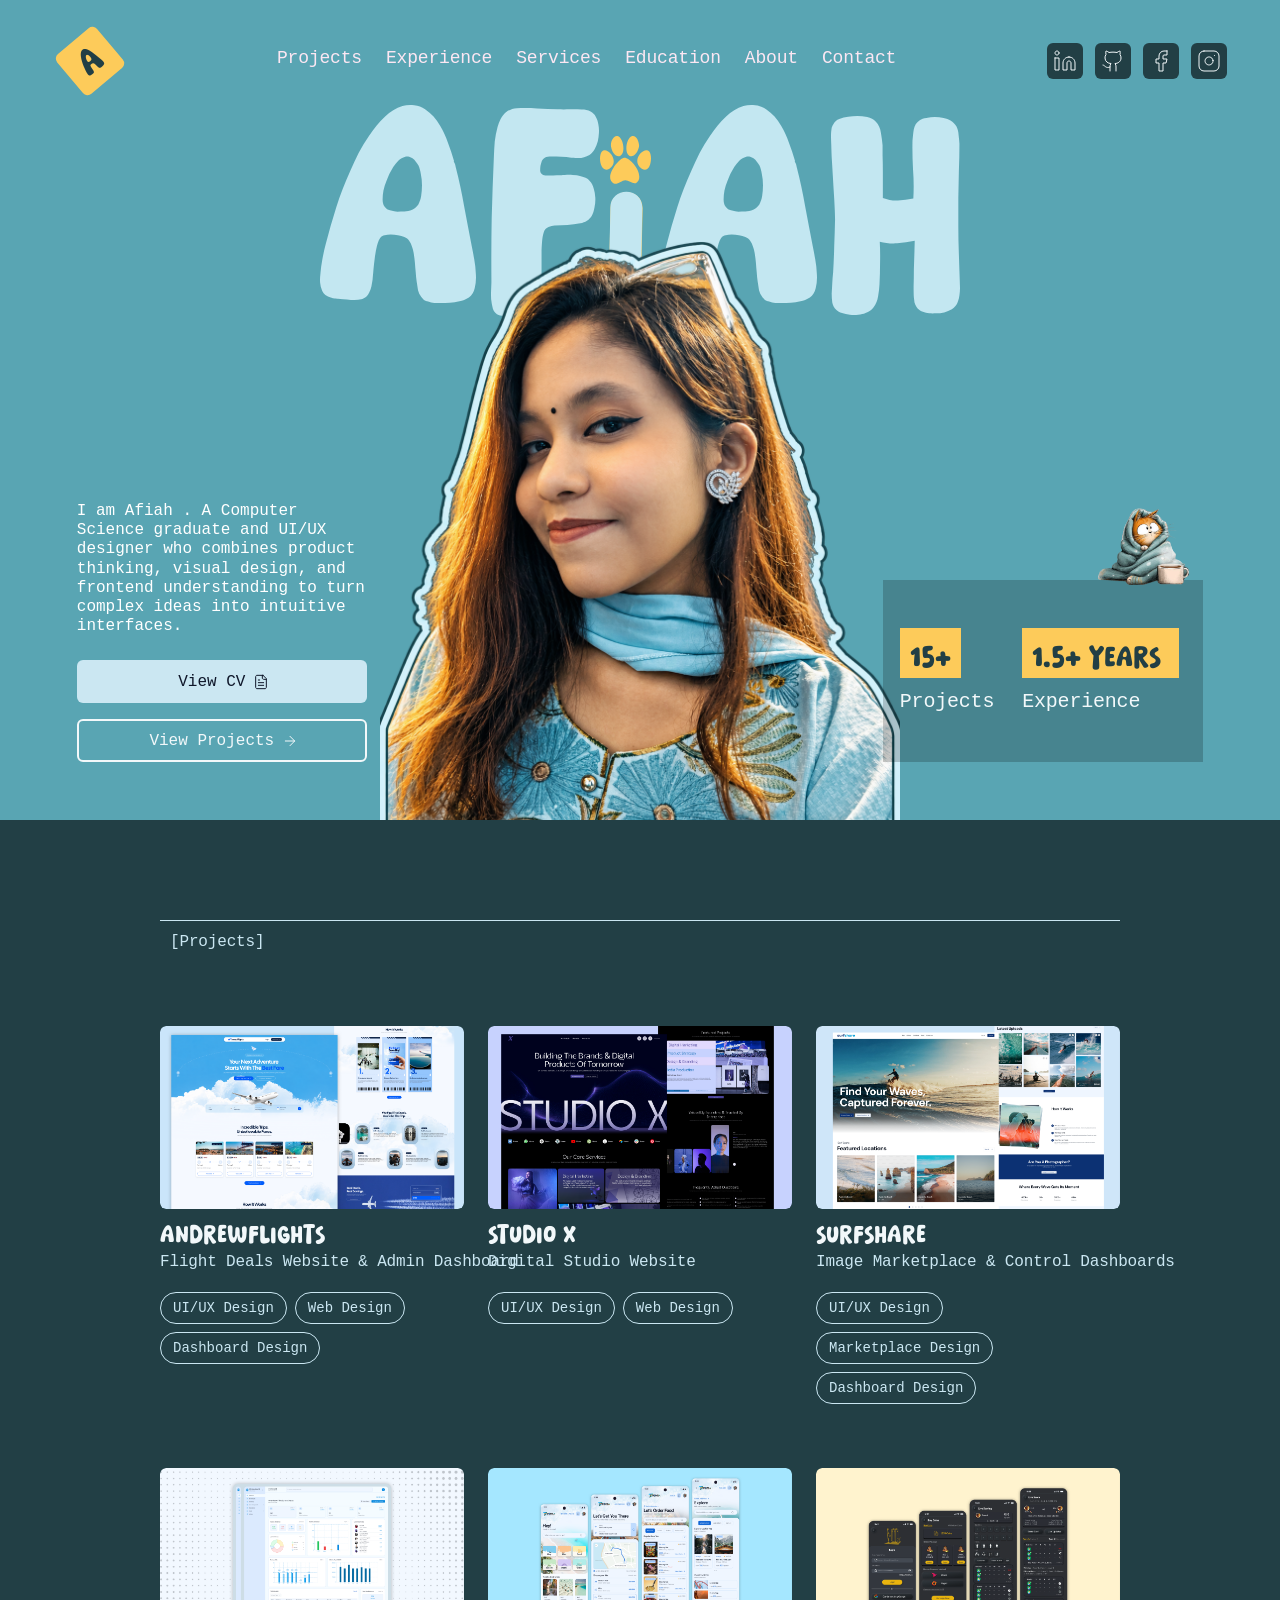
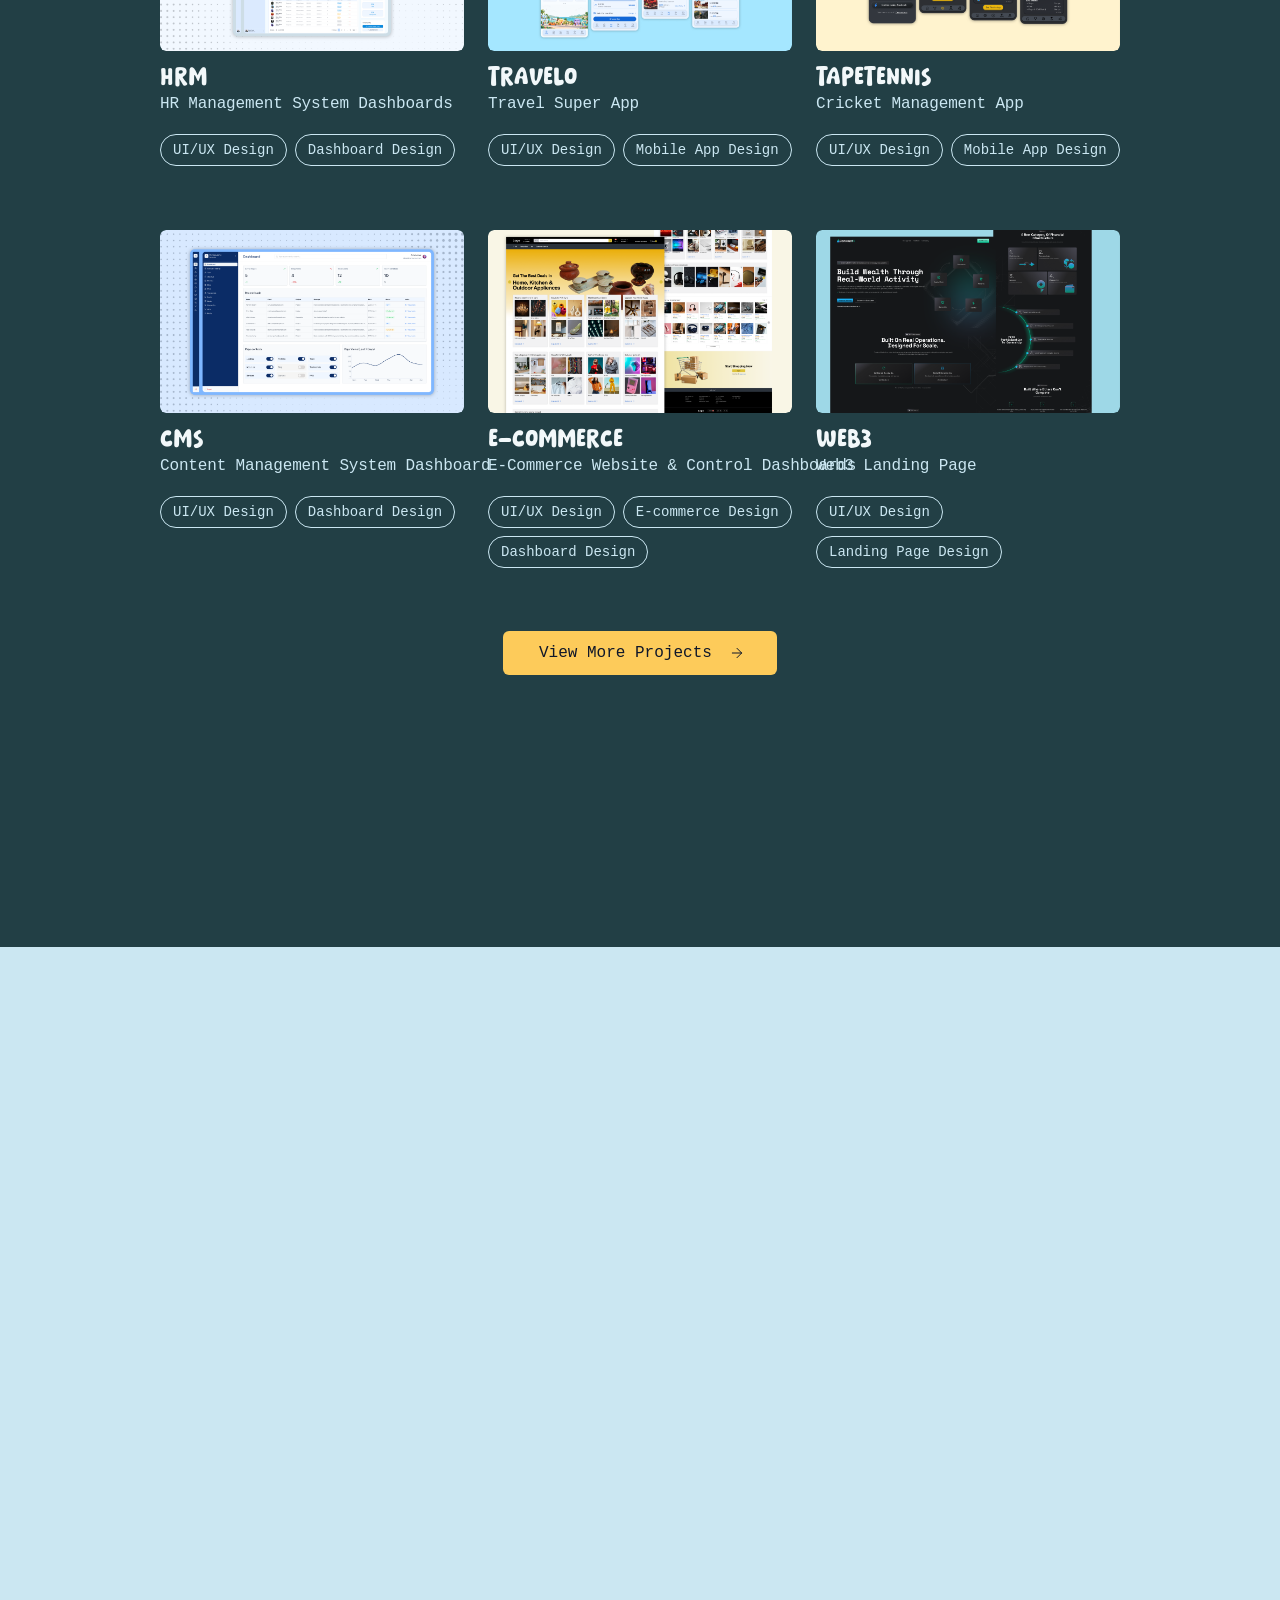
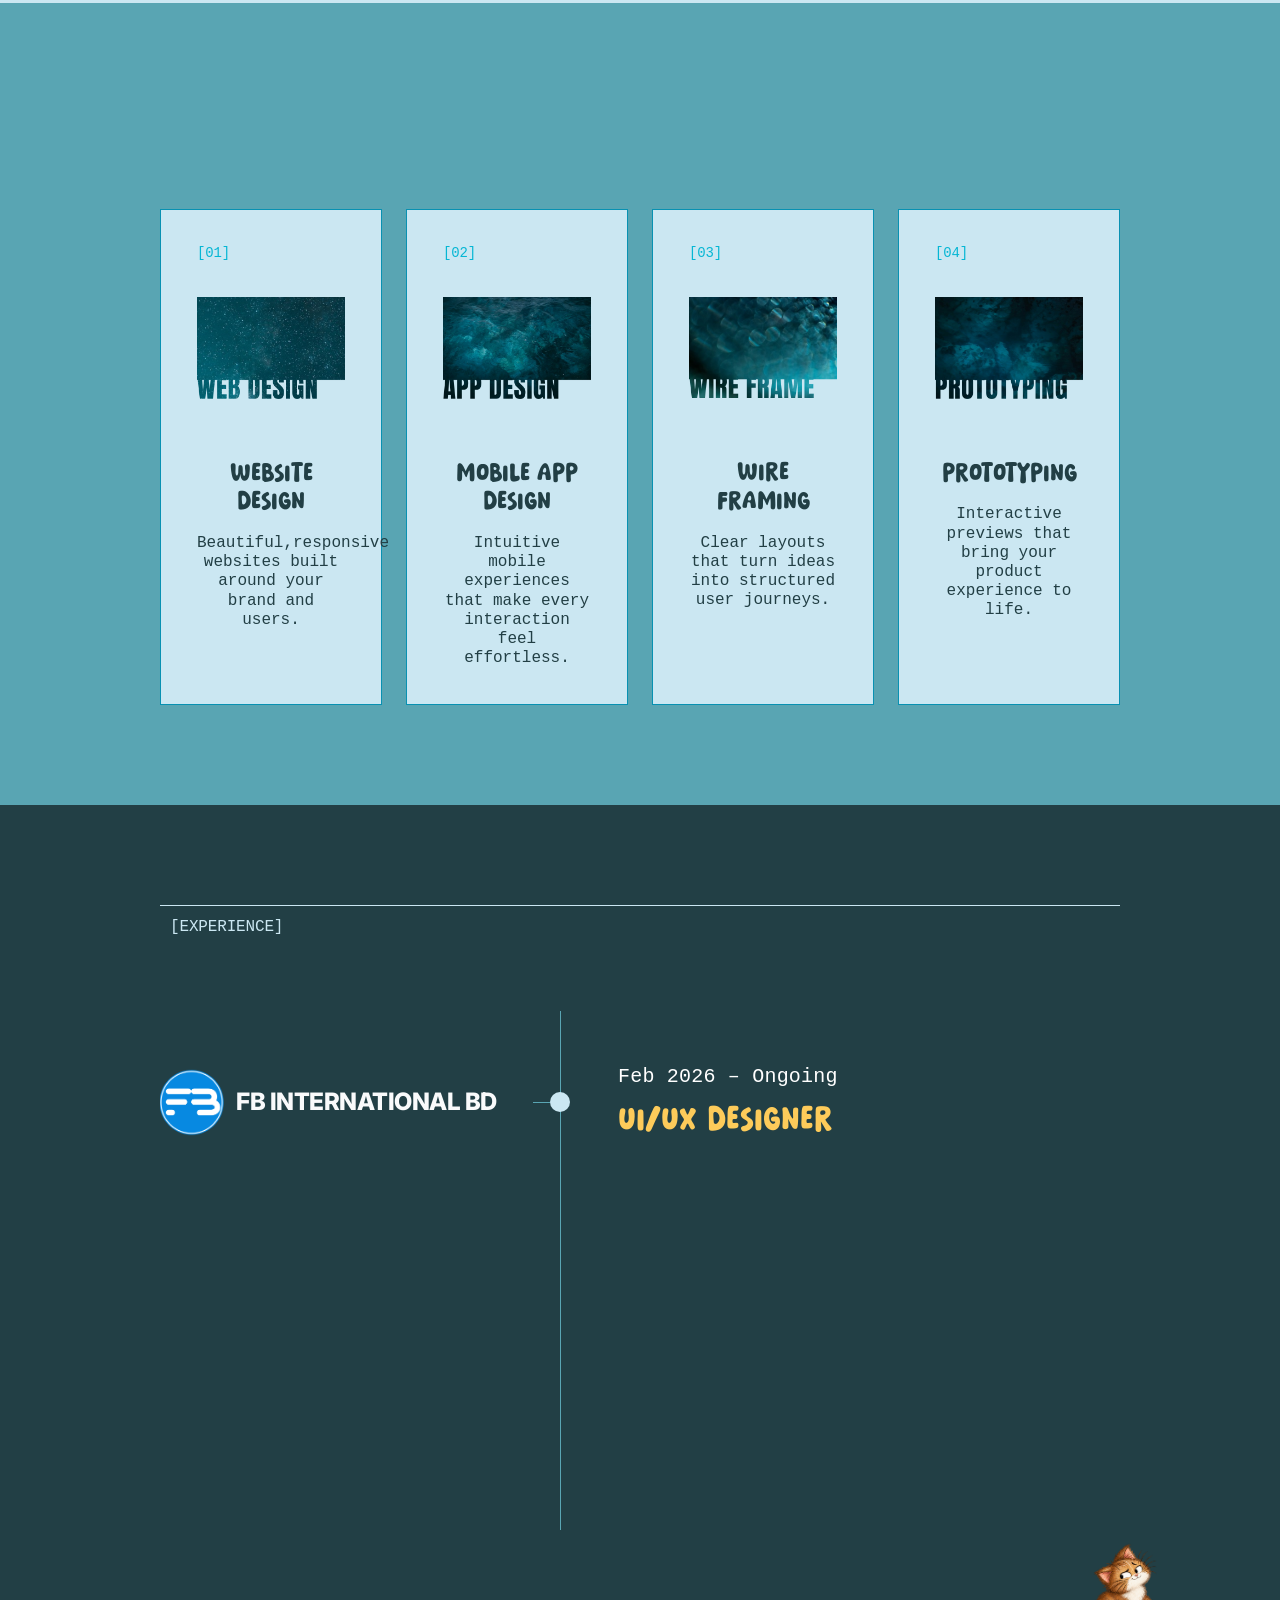
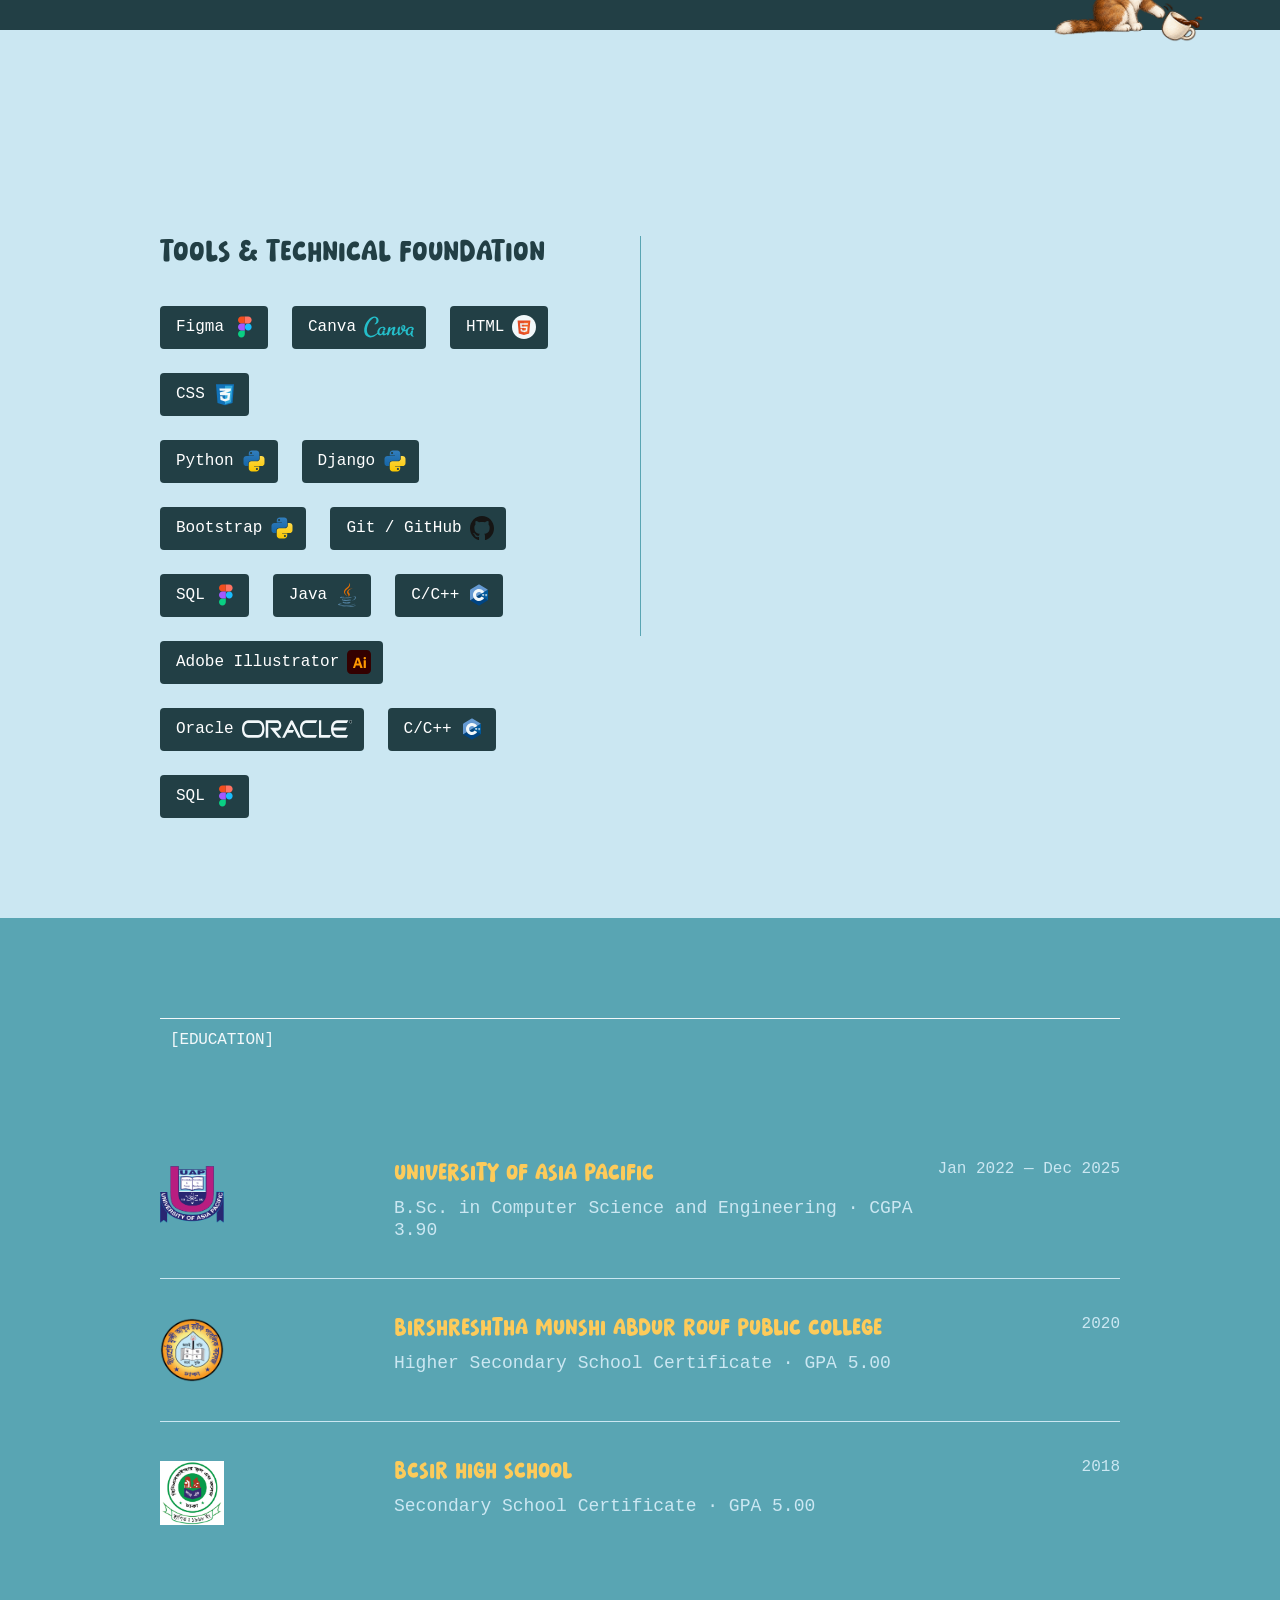
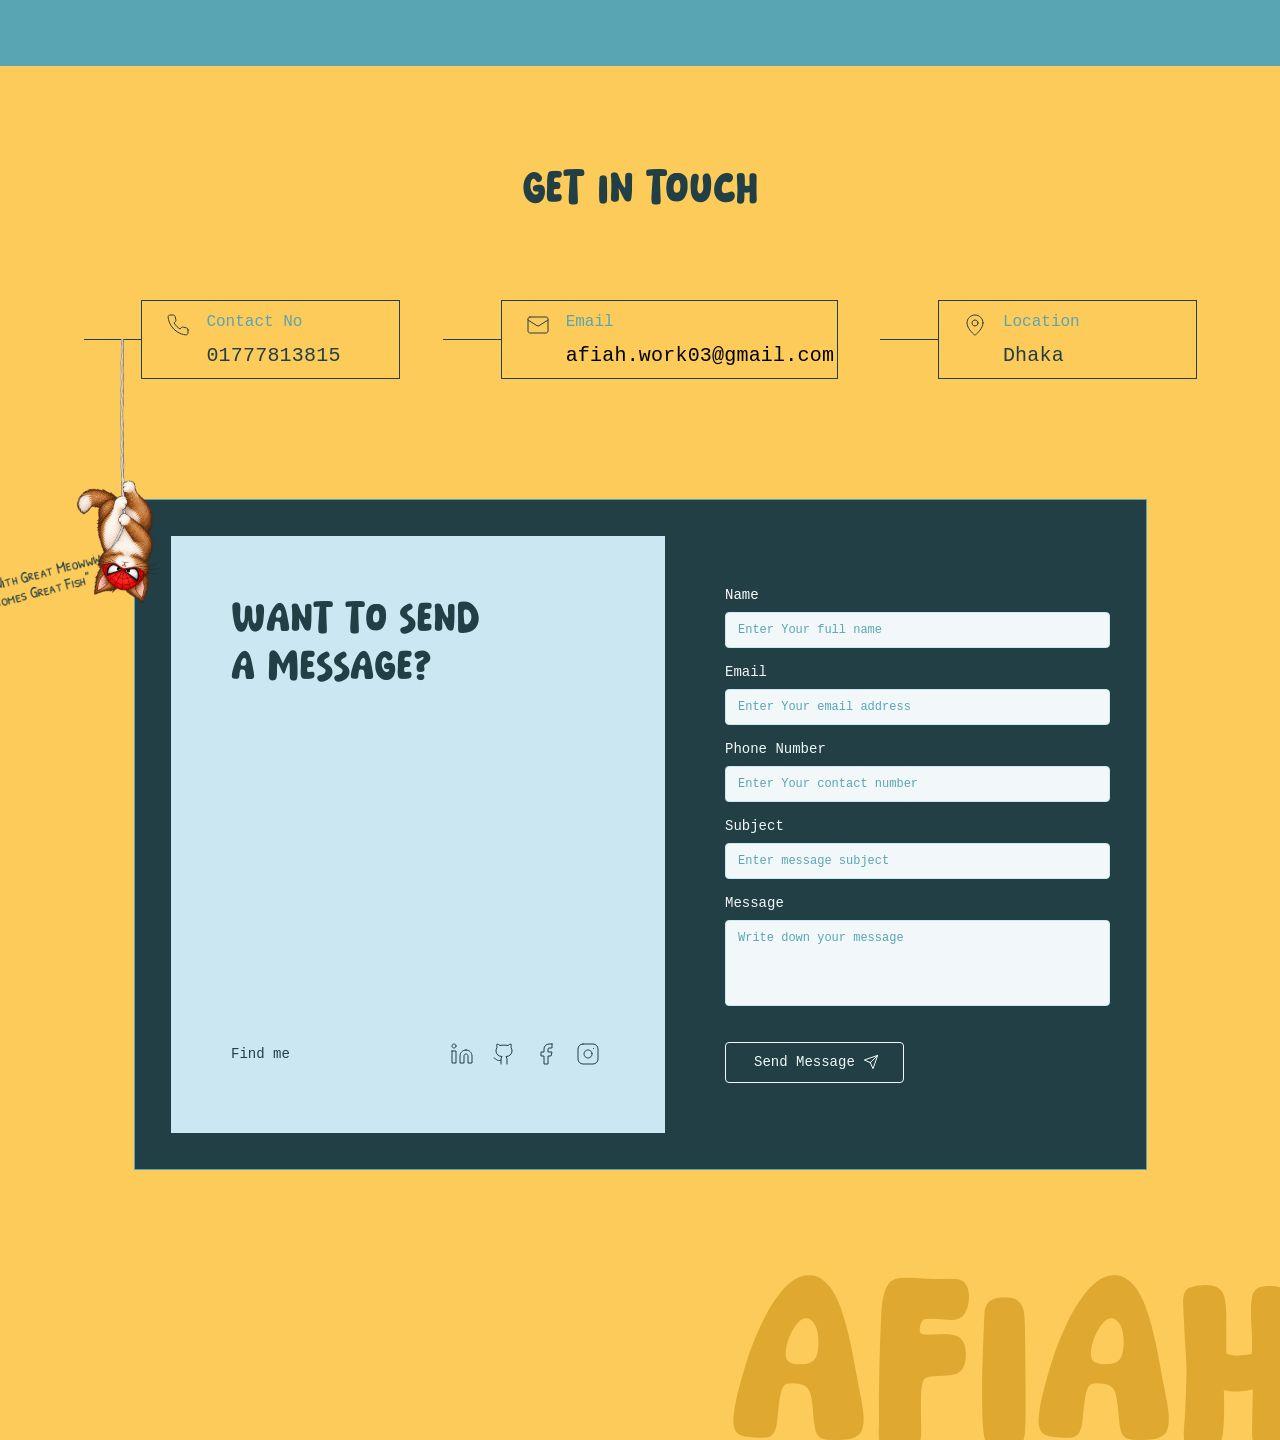
==== commit aac7ad3a: "Update index.html" ====
--- a/index.html
+++ b/index.html
@@ -77,17 +77,18 @@
                         </nav>
 
                         <div class="nav-socials">
-                            <a href="#contact" class="nav-social-btn" aria-label="Facebook">
+                            
+                            <a href="www.linkedin.com/in/afiah-afiah-829a0134a" class="nav-social-btn" aria-label="LinkedIn">
+                                <img src="assets/37628bb1a5034a90aa3f23297552110ed2be14b8.svg" alt="" />
+                            </a>
+                            <a href="https://github.com/afiahh" class="nav-social-btn" aria-label="GitHub">
+                                <img src="assets/c3e5aa4423b067c50cb81807f64a7366447760ed.svg" alt="" />
+                            </a>
+                            <a href="https://www.facebook.com/irina.afiah" class="nav-social-btn" aria-label="Facebook">
                                 <img src="assets/379a6d1ee390296889a320eb31389439bdc3be6d.svg" alt="" />
                             </a>
-                            <a href="#contact" class="nav-social-btn" aria-label="Instagram">
+                            <a href="https://www.instagram.com/biroktii_kor/" class="nav-social-btn" aria-label="Instagram">
                                 <img src="assets/dbd92464af5bd647336b0ce903cea9cbbe1309cc.svg" alt="" />
-                            </a>
-                            <a href="#contact" class="nav-social-btn" aria-label="LinkedIn">
-                                <img src="assets/37628bb1a5034a90aa3f23297552110ed2be14b8.svg" alt="" />
-                            </a>
-                            <a href="#contact" class="nav-social-btn" aria-label="GitHub">
-                                <img src="assets/c3e5aa4423b067c50cb81807f64a7366447760ed.svg" alt="" />
                             </a>
                         </div>
                     </header>
@@ -1348,4 +1349,4 @@
     </script>
 </body>
 
-</html>+</html>
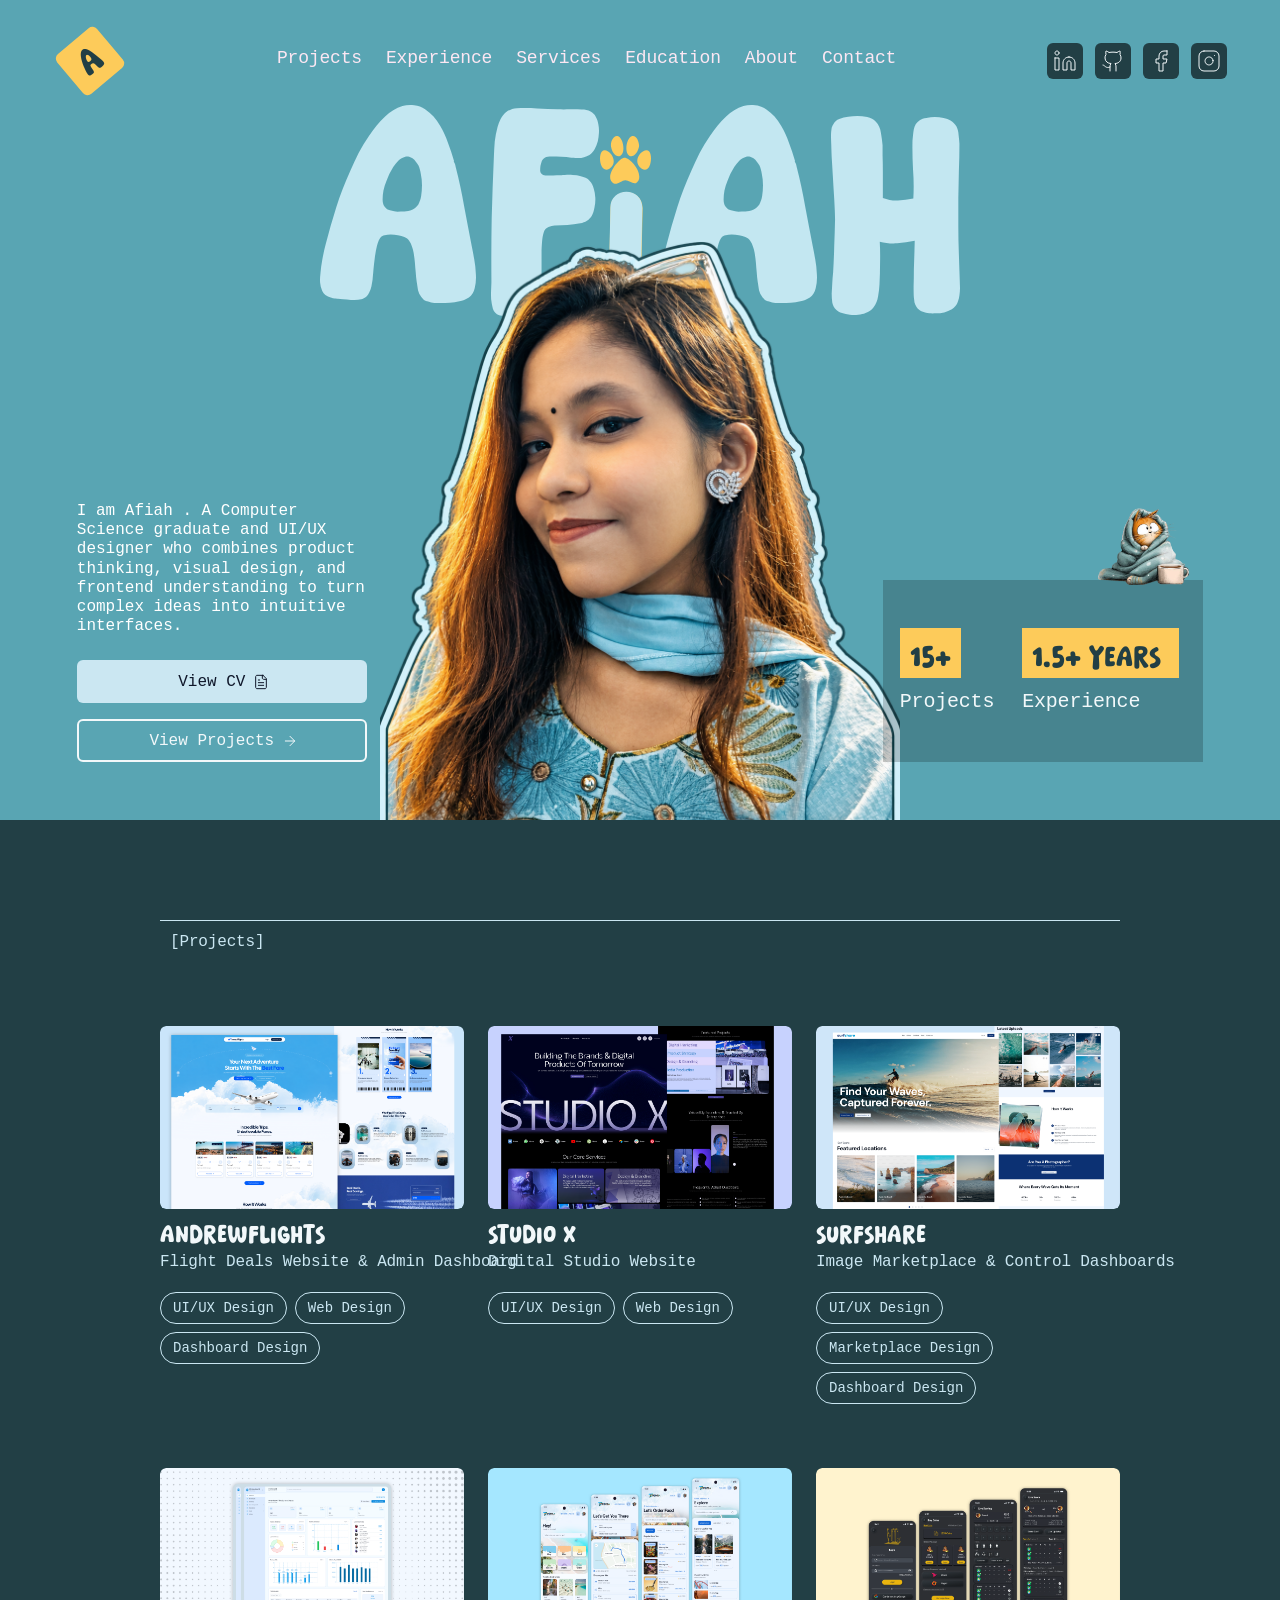
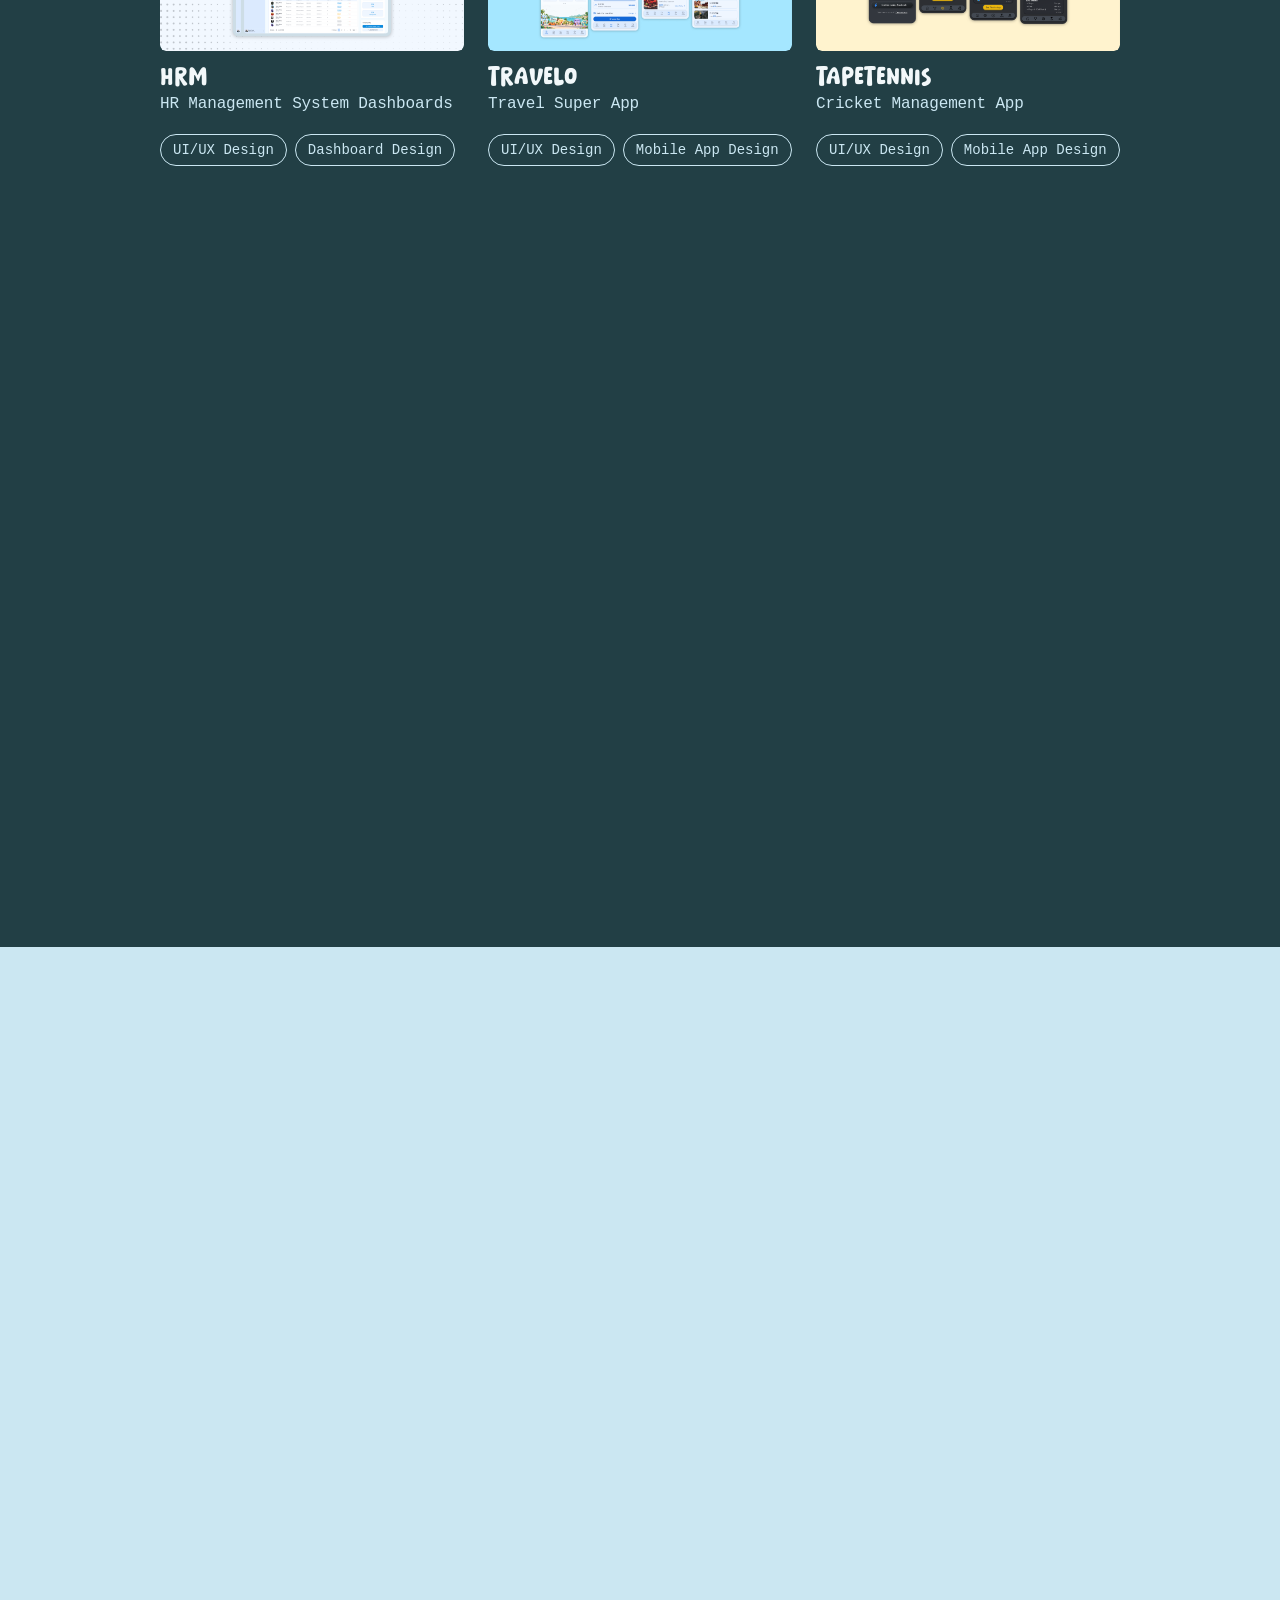
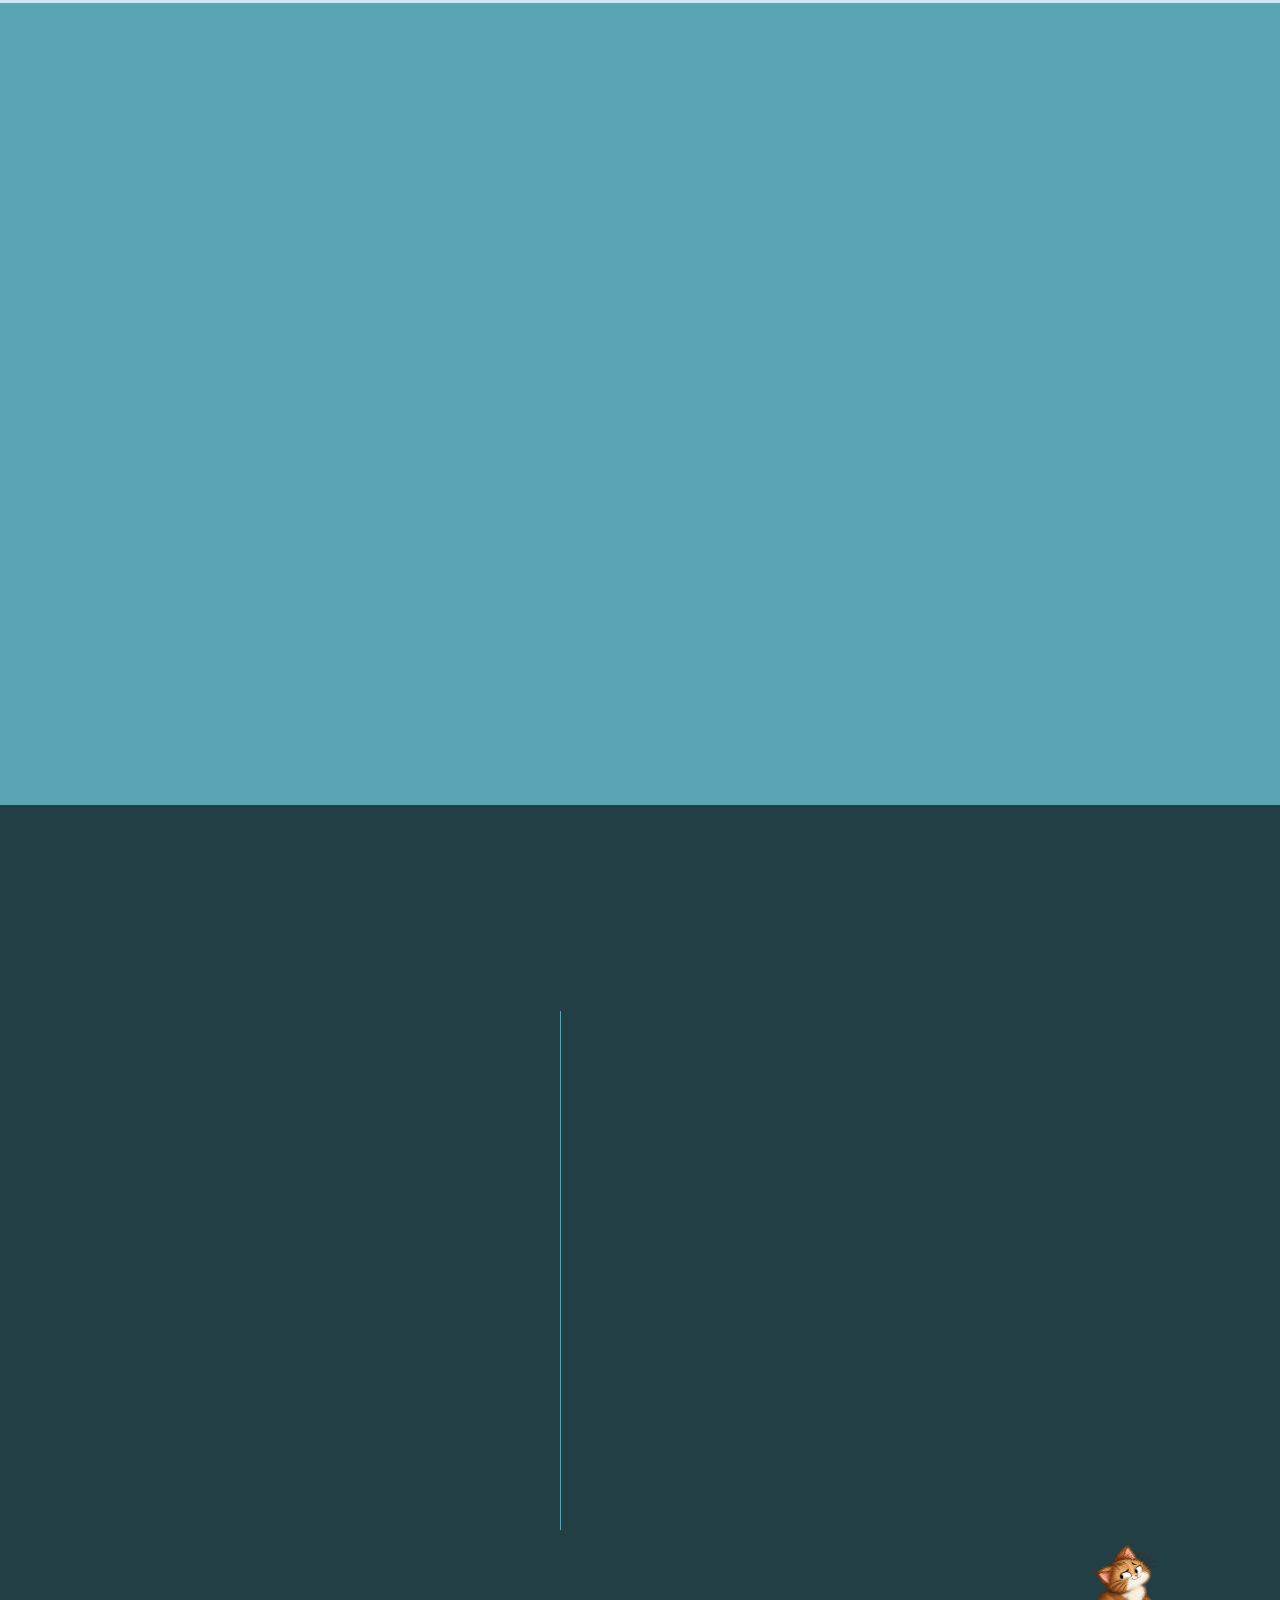
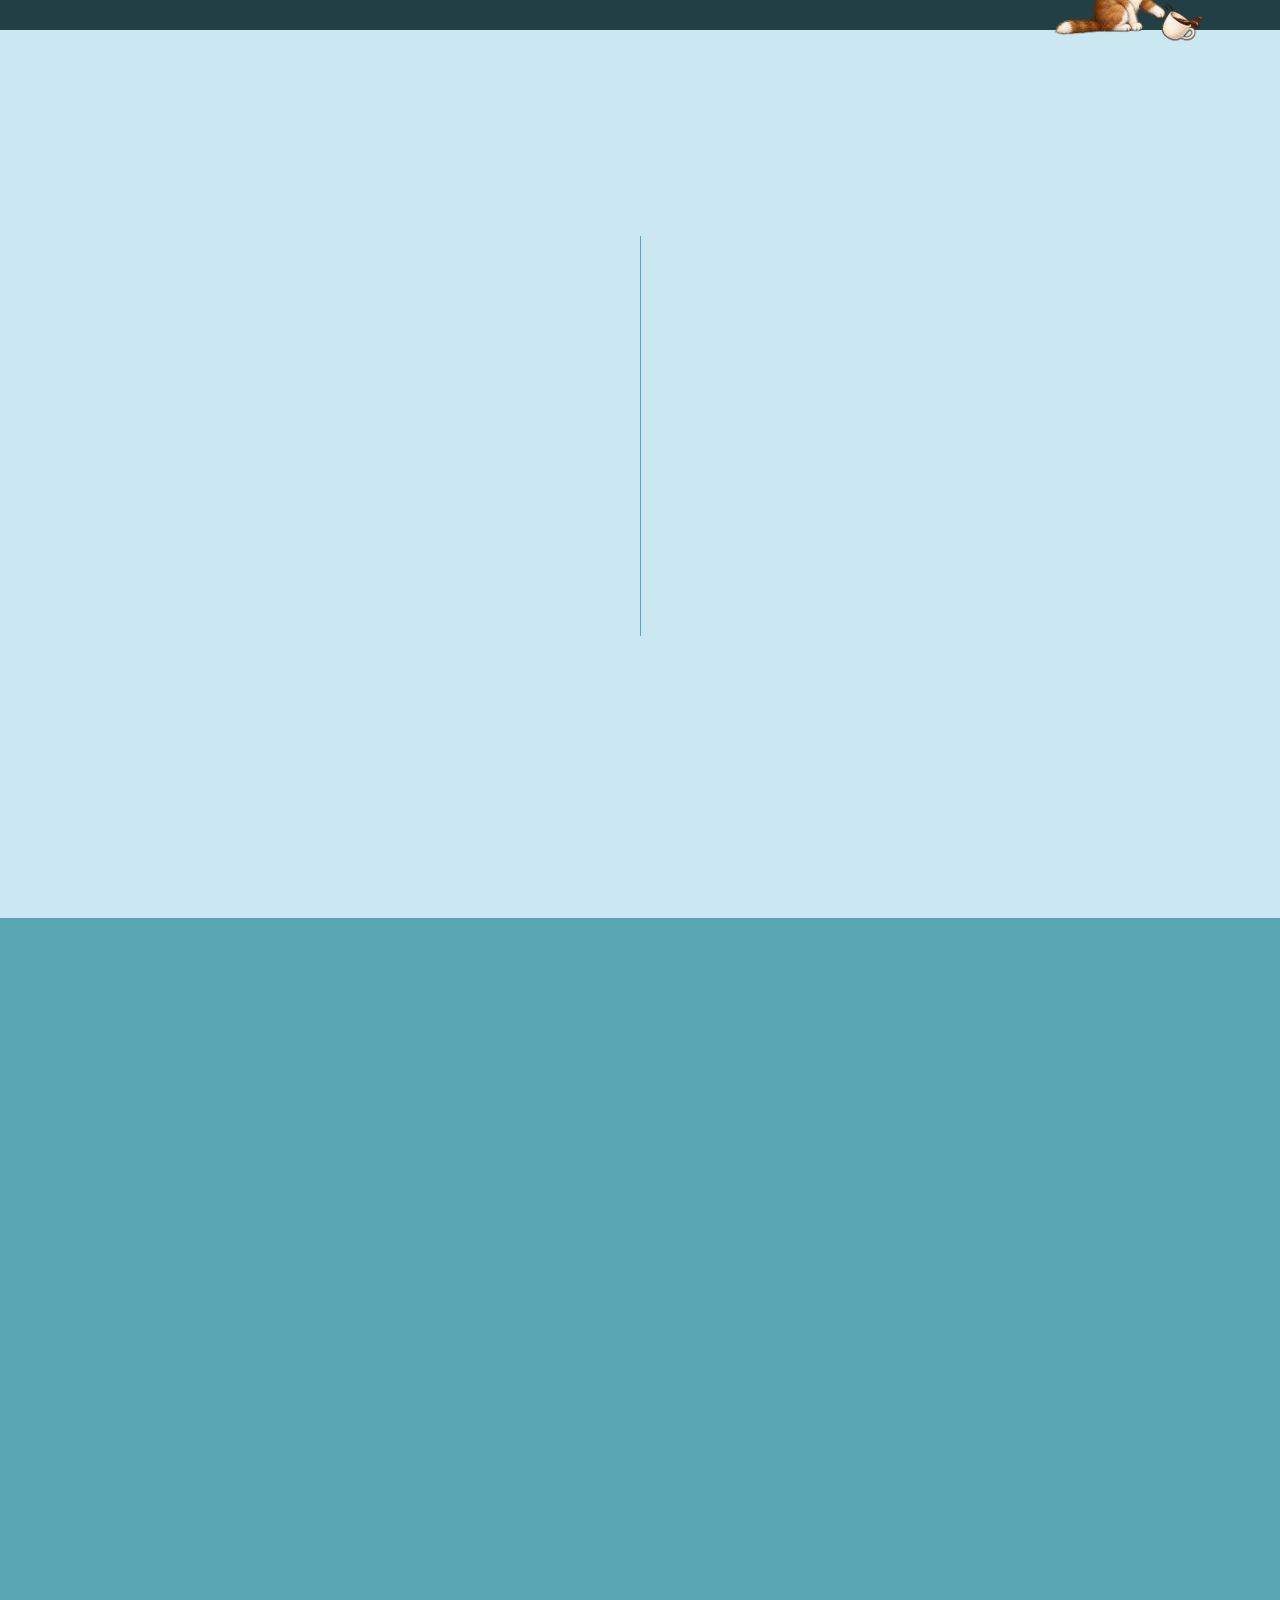
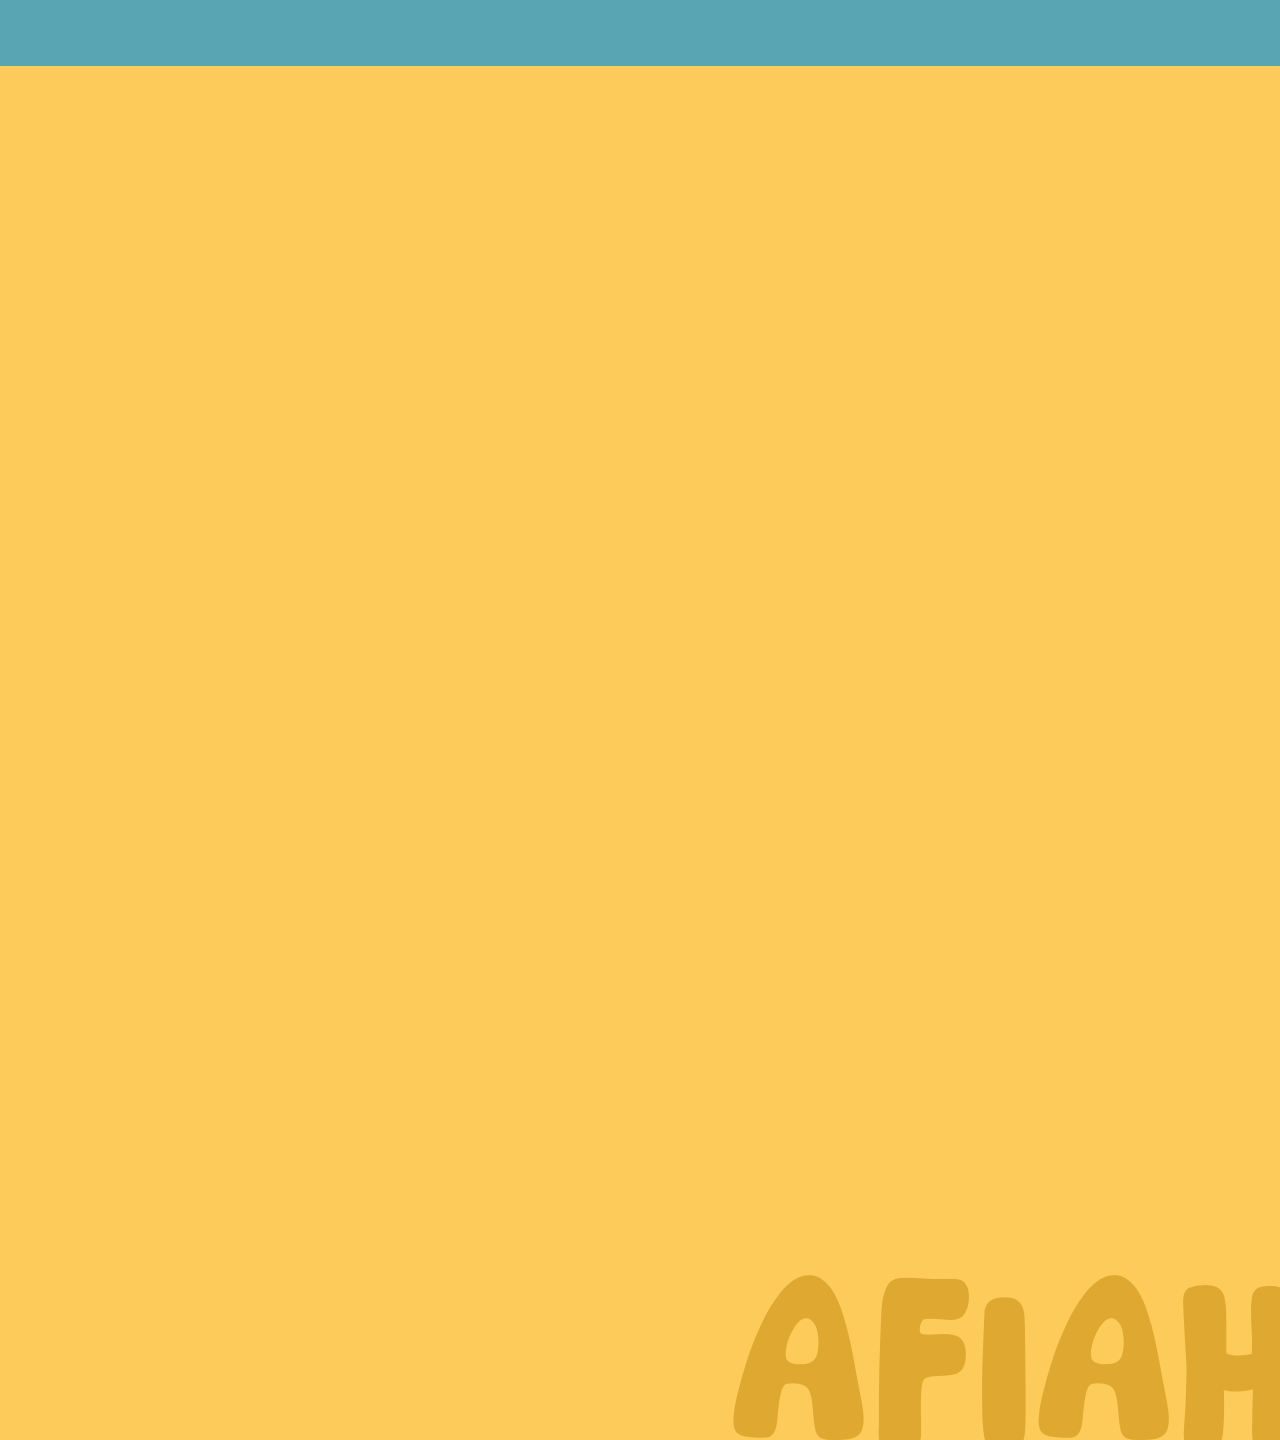
==== commit f9cd7fb9: "Update contact" ====
--- a/index.html
+++ b/index.html
@@ -991,16 +991,16 @@
                             <div class="contact-card-findme">
                                 <p class="findme-label font-consolas">Find me</p>
                                 <div class="findme-icons">
-                                    <a href="#contact" class="findme-icon-btn" aria-label="LinkedIn">
+                                    <a href="www.linkedin.com/in/afiah-afiah-829a0134a" class="findme-icon-btn" aria-label="LinkedIn">
                                         <img src="assets/d3a7ae92757c9e11db82888f36ce1d9c38672b22.svg" alt="" />
                                     </a>
-                                    <a href="#contact" class="findme-icon-btn" aria-label="GitHub">
+                                    <a href="https://github.com/afiahh" class="findme-icon-btn" aria-label="GitHub">
                                         <img src="assets/fe02f6c080a74229e76f18cc456c72732a934003.svg" alt="" />
                                     </a>
-                                    <a href="#contact" class="findme-icon-btn" aria-label="Facebook">
+                                    <a href="https://www.facebook.com/irina.afiah" class="findme-icon-btn" aria-label="Facebook">
                                         <img src="assets/b0eac89079d2b4dab4233eb72603630aca003585.svg" alt="" />
                                     </a>
-                                    <a href="#contact" class="findme-icon-btn" aria-label="Instagram">
+                                    <a href="https://www.instagram.com/biroktii_kor/" class="findme-icon-btn" aria-label="Instagram">
                                         <img src="assets/c7bc869b21548951c6bb4088393200b29b8208e8.svg" alt="" />
                                     </a>
                                 </div>
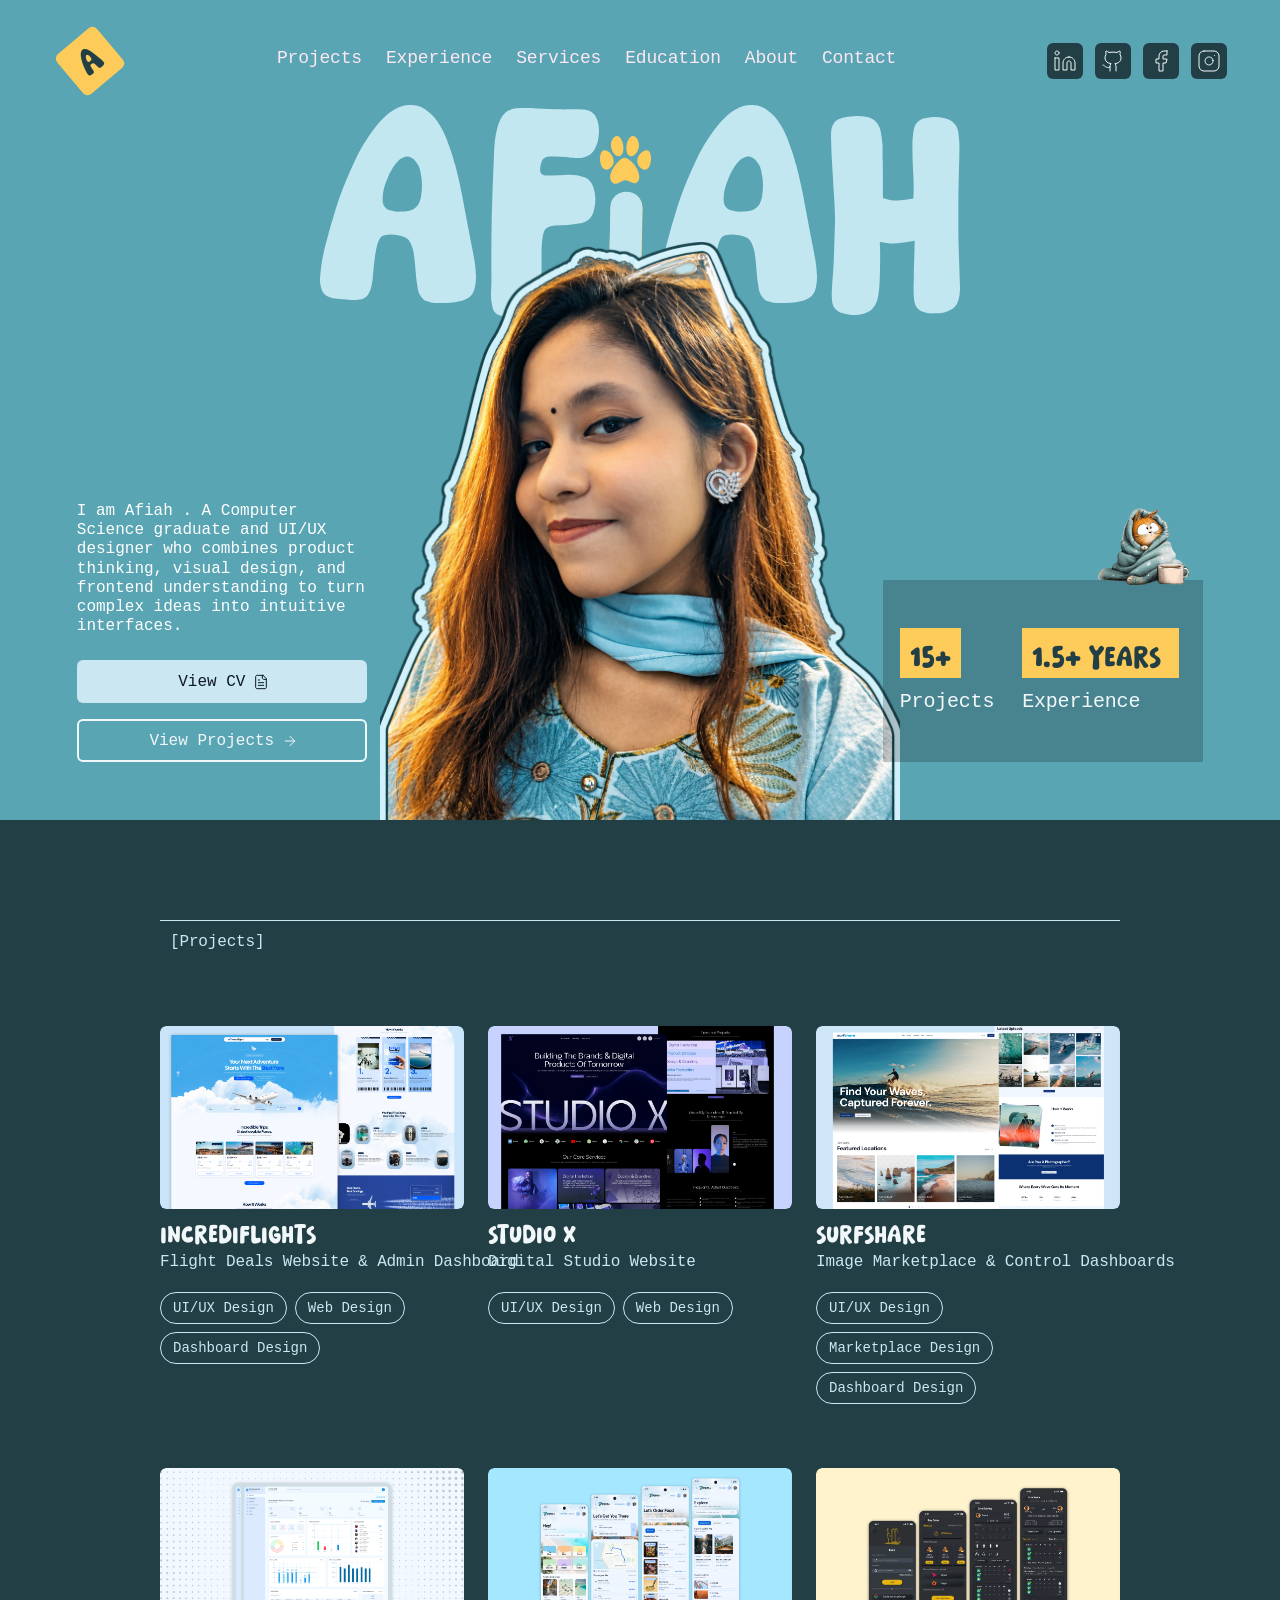
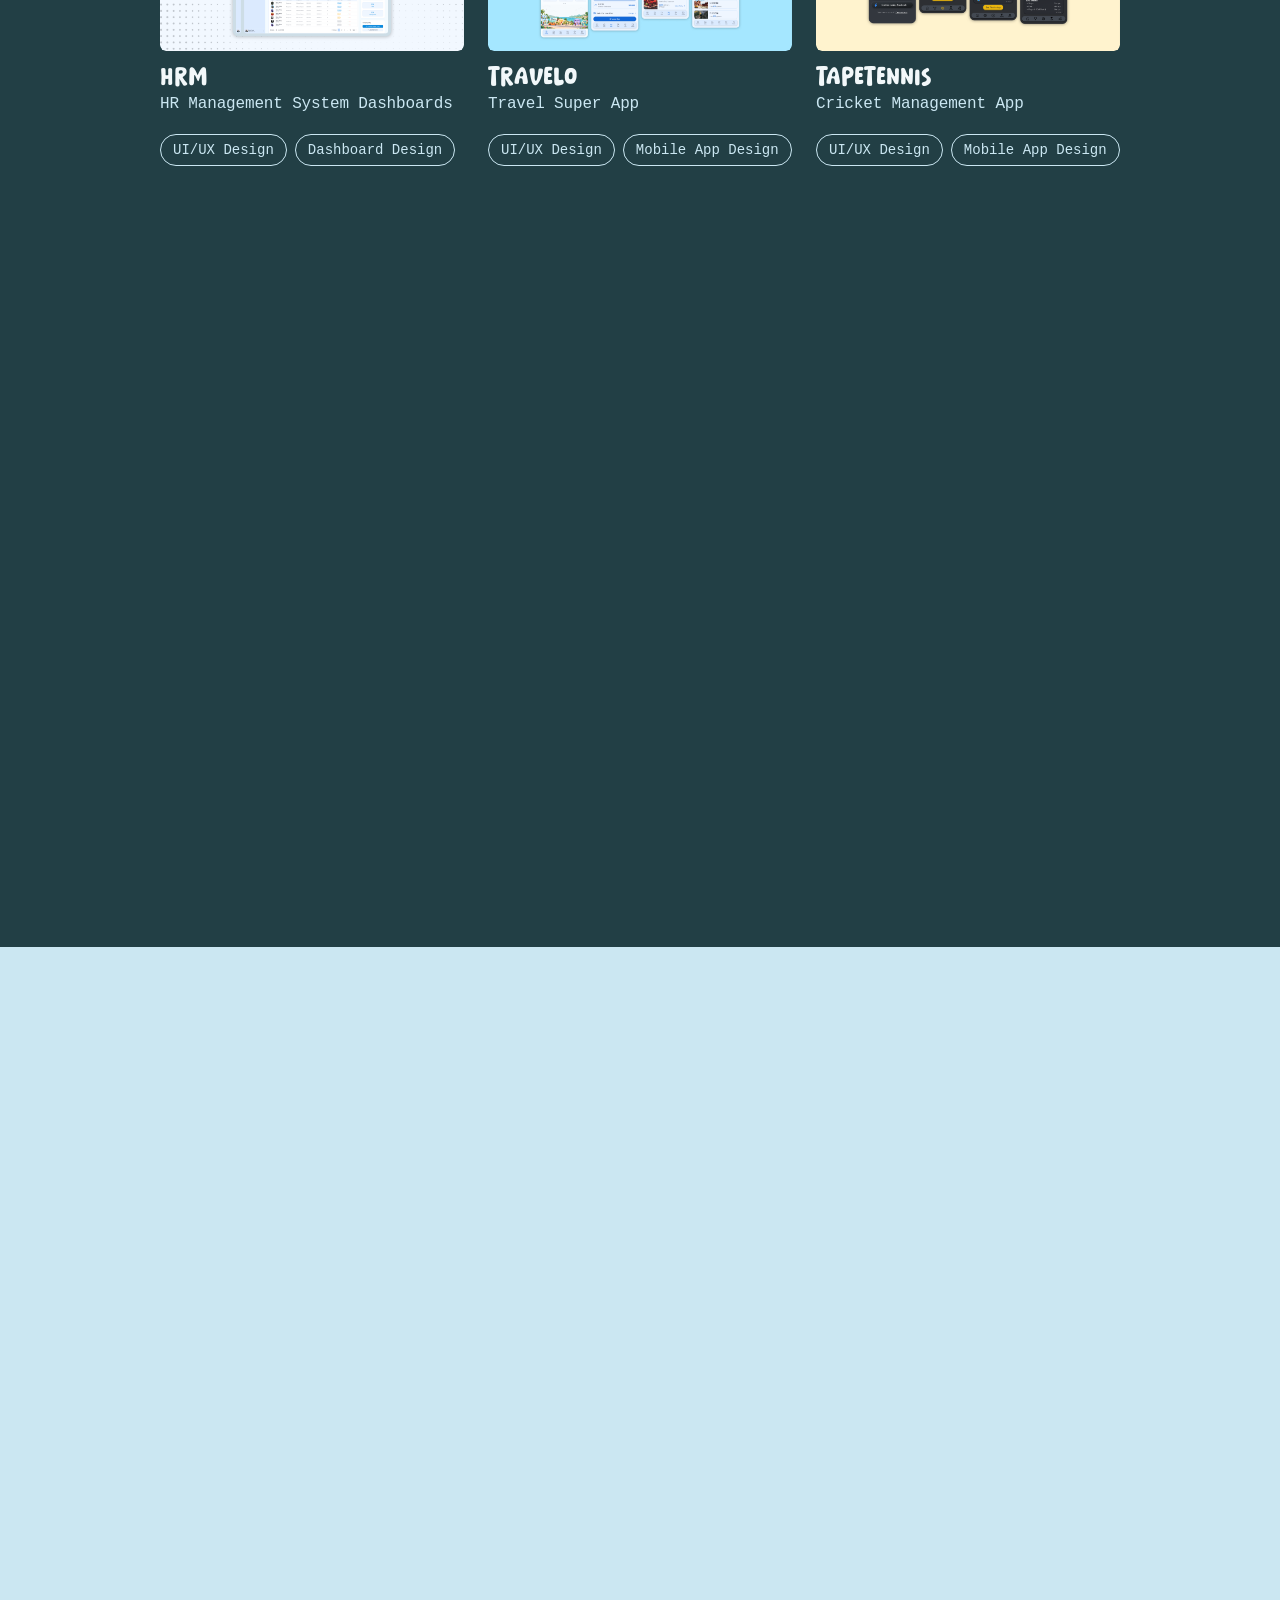
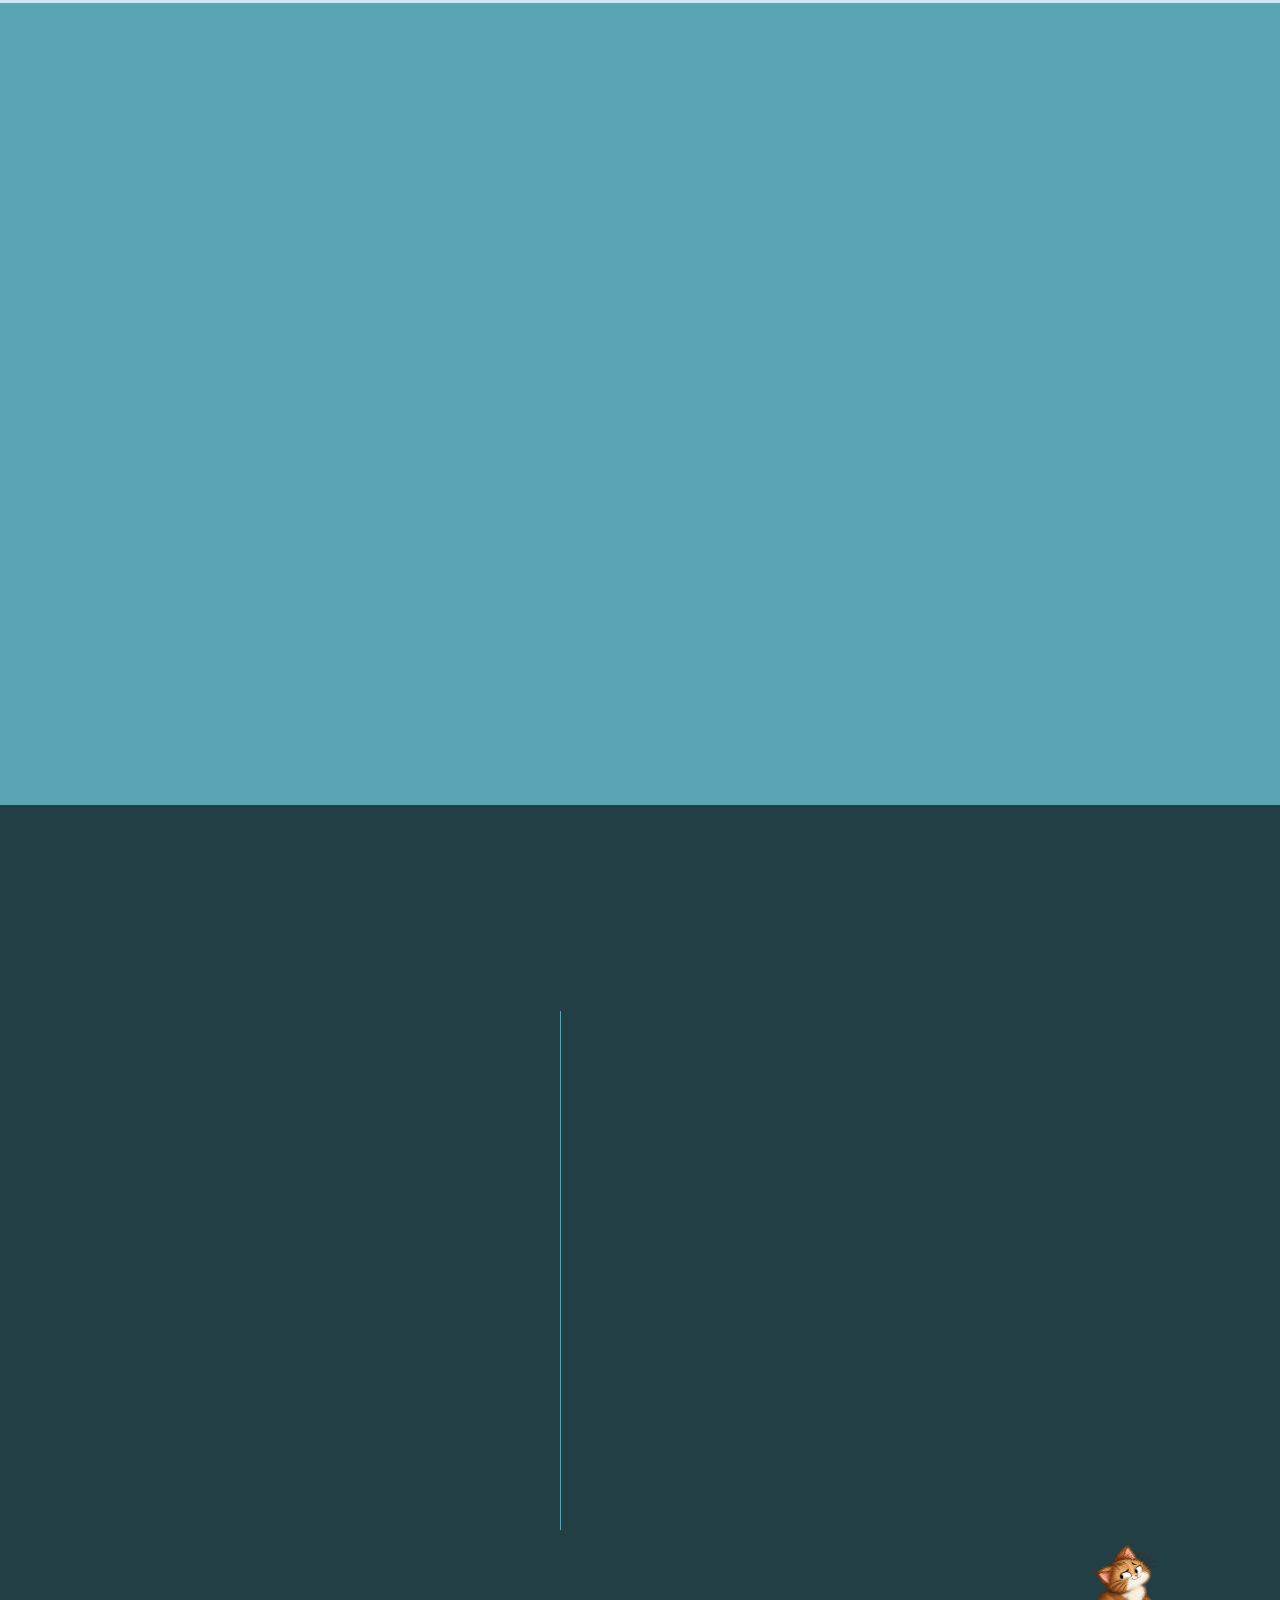
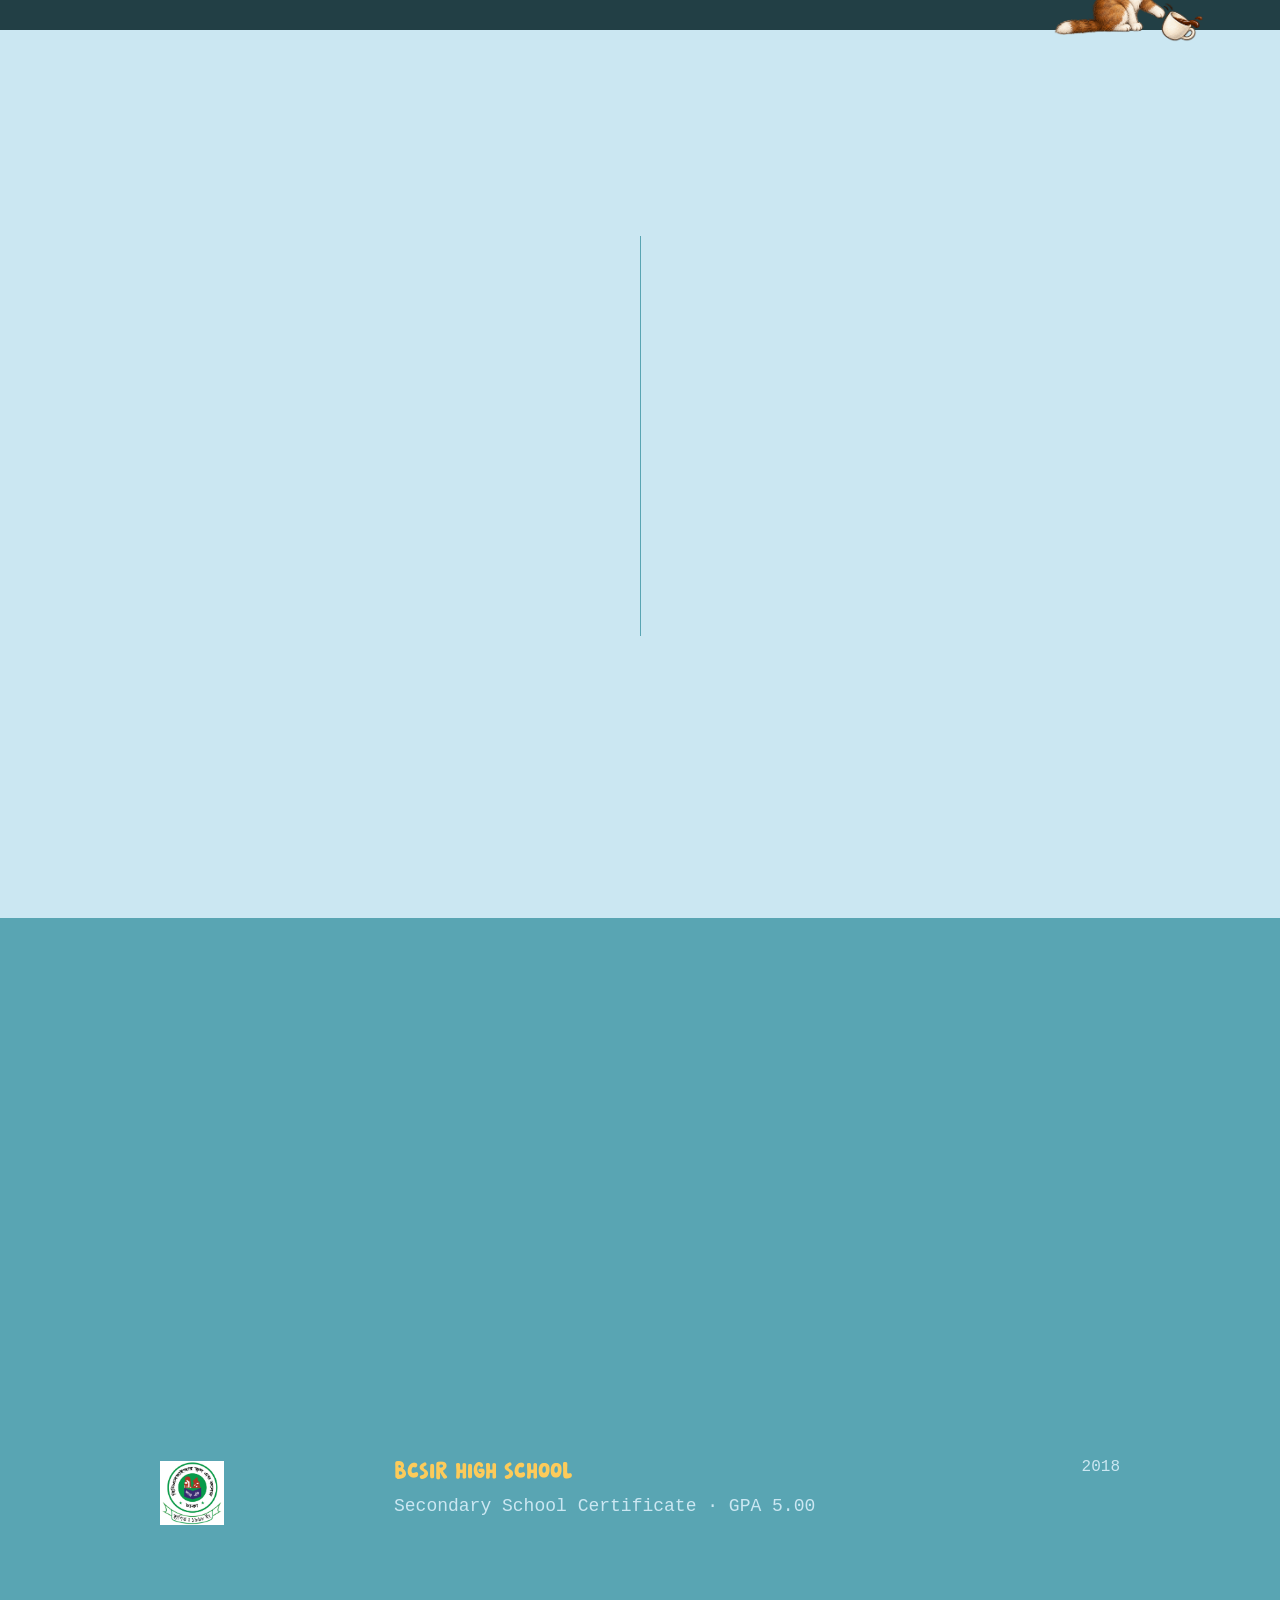
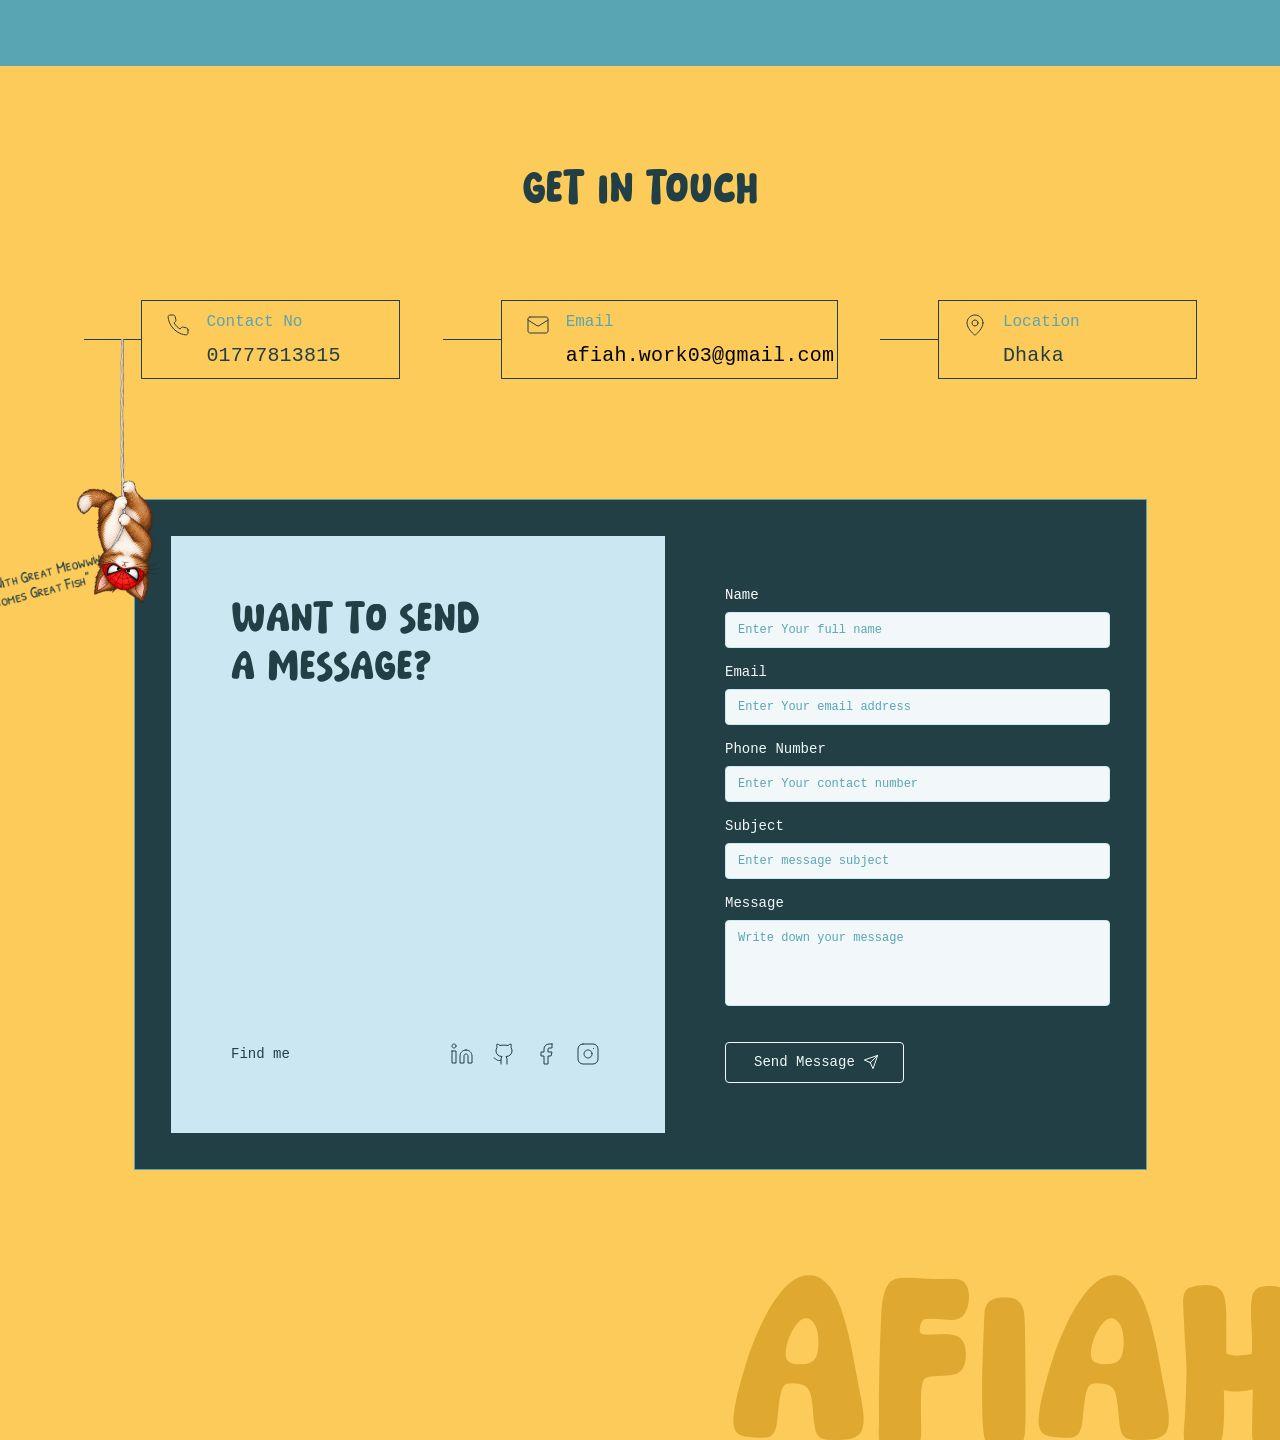
==== commit 62d0b00f: "Update index.html" ====
--- a/index.html
+++ b/index.html
@@ -77,8 +77,9 @@
                         </nav>
 
                         <div class="nav-socials">
-                            
-                            <a href="www.linkedin.com/in/afiah-afiah-829a0134a" class="nav-social-btn" aria-label="LinkedIn">
+
+                            <a href="https://www.linkedin.com/in/afiah-afiah-829a0134a/" class="nav-social-btn"
+                                aria-label="LinkedIn">
                                 <img src="assets/37628bb1a5034a90aa3f23297552110ed2be14b8.svg" alt="" />
                             </a>
                             <a href="https://github.com/afiahh" class="nav-social-btn" aria-label="GitHub">
@@ -87,7 +88,8 @@
                             <a href="https://www.facebook.com/irina.afiah" class="nav-social-btn" aria-label="Facebook">
                                 <img src="assets/379a6d1ee390296889a320eb31389439bdc3be6d.svg" alt="" />
                             </a>
-                            <a href="https://www.instagram.com/biroktii_kor/" class="nav-social-btn" aria-label="Instagram">
+                            <a href="https://www.instagram.com/biroktii_kor/" class="nav-social-btn"
+                                aria-label="Instagram">
                                 <img src="assets/dbd92464af5bd647336b0ce903cea9cbbe1309cc.svg" alt="" />
                             </a>
                         </div>
@@ -160,23 +162,29 @@
                                     <img src="assets/andrewflights.png" alt="Andrewflights" />
                                     <div class="project-hover-overlay">
                                         <div class="project-hover-actions">
-                                            <div class="project-action-btn" title="Live Link">
+                                            <a href="https://incrediflights.com/" target="_blank"
+                                                rel="noopener noreferrer" class="project-action-btn" title="Live Link"
+                                                aria-label="Andrewflights Live Link">
                                                 <img src="assets/e2e1d299816c92664c8733382a8019e7f34b01ed.svg"
                                                     alt="Link" />
-                                            </div>
-                                            <div class="project-action-btn" title="Figma Design">
+                                            </a>
+                                            <a href="https://www.figma.com/design/xxc4AUskaMwpWOJutNB1GP/Andrewflights--Afiah-?node-id=2001-13&p=f&t=0AasnsGT7V4Echuv-0"
+                                                target="_blank" rel="noopener noreferrer" class="project-action-btn"
+                                                title="Figma Design" aria-label="Andrewflights Figma Design">
                                                 <img src="assets/1ffa1e058c78ac866b01cb07eef81d035372bbfa.svg"
                                                     alt="Figma" />
-                                            </div>
-                                            <div class="project-action-btn" title="View Prototype">
+                                            </a>
+                                            <a href="https://www.figma.com/proto/xxc4AUskaMwpWOJutNB1GP/Andrewflights--Afiah-?node-id=9371-14303&t=0AasnsGT7V4Echuv-0&scaling=scale-down-width&content-scaling=fixed&page-id=2001%3A13"
+                                                target="_blank" rel="noopener noreferrer" class="project-action-btn"
+                                                title="View Prototype" aria-label="Andrewflights View Prototype">
                                                 <img src="assets/prototype.svg" alt="Prototype" />
-                                            </div>
+                                            </a>
                                         </div>
                                     </div>
                                 </div>
                                 <div class="project-info">
                                     <div class="project-titles">
-                                        <p class="project-name font-pesta">Andrewflights</p>
+                                        <p class="project-name font-pesta">Incrediflights</p>
                                         <p class="project-category font-consolas">Flight Deals Website &amp; Admin
                                             Dashboard</p>
                                     </div>
@@ -195,17 +203,23 @@
                                     <img src="assets/studio x.png" alt="Studio X" />
                                     <div class="project-hover-overlay">
                                         <div class="project-hover-actions">
-                                            <div class="project-action-btn" title="Live Link">
+                                            <a href="https://studioo-x.vercel.app/" target="_blank"
+                                                rel="noopener noreferrer" class="project-action-btn" title="Live Link"
+                                                aria-label="Studio X Live Link">
                                                 <img src="assets/e2e1d299816c92664c8733382a8019e7f34b01ed.svg"
                                                     alt="Link" />
-                                            </div>
-                                            <div class="project-action-btn" title="Figma Design">
+                                            </a>
+                                            <a href="https://www.figma.com/design/6F1GEkbsRkGgnY6YXk1yeV/Design-Studio---Studio-X----afiah-?node-id=2001-13&p=f&t=kyfKpiexMuzk73VR-0"
+                                                target="_blank" rel="noopener noreferrer" class="project-action-btn"
+                                                title="Figma Design" aria-label="Studio X Figma Design">
                                                 <img src="assets/1ffa1e058c78ac866b01cb07eef81d035372bbfa.svg"
                                                     alt="Figma" />
-                                            </div>
-                                            <div class="project-action-btn" title="View Prototype">
+                                            </a>
+                                            <a href="https://www.figma.com/proto/6F1GEkbsRkGgnY6YXk1yeV/Design-Studio---Studio-X----afiah-?node-id=6060-2536&t=kyfKpiexMuzk73VR-0&scaling=scale-down-width&content-scaling=fixed&page-id=6062%3A942&starting-point-node-id=6128%3A1172"
+                                                target="_blank" rel="noopener noreferrer" class="project-action-btn"
+                                                title="View Prototype" aria-label="Studio X View Prototype">
                                                 <img src="assets/prototype.svg" alt="Prototype" />
-                                            </div>
+                                            </a>
                                         </div>
                                     </div>
                                 </div>
@@ -227,17 +241,23 @@
                                     <img src="assets/surfshare.png" alt="SurfShare" />
                                     <div class="project-hover-overlay">
                                         <div class="project-hover-actions">
-                                            <div class="project-action-btn" title="Live Link">
+                                            <a href="https://surfshare.com.au/" target="_blank"
+                                                rel="noopener noreferrer" class="project-action-btn" title="Live Link"
+                                                aria-label="SurfShare Live Link">
                                                 <img src="assets/e2e1d299816c92664c8733382a8019e7f34b01ed.svg"
                                                     alt="Link" />
-                                            </div>
-                                            <div class="project-action-btn" title="Figma Design">
+                                            </a>
+                                            <a href="https://www.figma.com/design/XMy1jKsF94LuSeS58MXplX/Surf-Share--Afiah-?node-id=2-4&p=f&t=W8LcUKcdk6o2CI7L-0"
+                                                target="_blank" rel="noopener noreferrer" class="project-action-btn"
+                                                title="Figma Design" aria-label="SurfShare Figma Design">
                                                 <img src="assets/1ffa1e058c78ac866b01cb07eef81d035372bbfa.svg"
                                                     alt="Figma" />
-                                            </div>
-                                            <div class="project-action-btn" title="View Prototype">
+                                            </a>
+                                            <a href="https://www.figma.com/proto/XMy1jKsF94LuSeS58MXplX/Surf-Share--Afiah-?node-id=203-9951&t=W8LcUKcdk6o2CI7L-0&scaling=scale-down-width&content-scaling=fixed&page-id=2%3A4"
+                                                target="_blank" rel="noopener noreferrer" class="project-action-btn"
+                                                title="View Prototype" aria-label="SurfShare View Prototype">
                                                 <img src="assets/prototype.svg" alt="Prototype" />
-                                            </div>
+                                            </a>
                                         </div>
                                     </div>
                                 </div>
@@ -266,17 +286,17 @@
                                     <img src="assets/hrm.png" alt="HRM" />
                                     <div class="project-hover-overlay">
                                         <div class="project-hover-actions">
-                                            <div class="project-action-btn" title="Live Link">
-                                                <img src="assets/e2e1d299816c92664c8733382a8019e7f34b01ed.svg"
-                                                    alt="Link" />
-                                            </div>
-                                            <div class="project-action-btn" title="Figma Design">
+                                            <a href="https://www.figma.com/design/nOZb6gQKfQSVfIQJLzImom/FBI-HRM---payroll--Afiah-?node-id=2001-13&p=f&t=iau9jOuu3ttCidnc-0"
+                                                target="_blank" rel="noopener noreferrer" class="project-action-btn"
+                                                title="Figma Design" aria-label="HRM Figma Design">
                                                 <img src="assets/1ffa1e058c78ac866b01cb07eef81d035372bbfa.svg"
                                                     alt="Figma" />
-                                            </div>
-                                            <div class="project-action-btn" title="View Prototype">
+                                            </a>
+                                            <a href="https://www.figma.com/proto/nOZb6gQKfQSVfIQJLzImom/FBI-HRM---payroll--Afiah-?node-id=4285-6603&t=iau9jOuu3ttCidnc-0&scaling=scale-down-width&content-scaling=fixed&page-id=2001%3A13"
+                                                target="_blank" rel="noopener noreferrer" class="project-action-btn"
+                                                title="View Prototype" aria-label="HRM View Prototype">
                                                 <img src="assets/prototype.svg" alt="Prototype" />
-                                            </div>
+                                            </a>
                                         </div>
                                     </div>
                                 </div>
@@ -299,17 +319,17 @@
                                     <img src="assets/travelo.png" alt="Travelo" />
                                     <div class="project-hover-overlay">
                                         <div class="project-hover-actions">
-                                            <div class="project-action-btn" title="Live Link">
-                                                <img src="assets/e2e1d299816c92664c8733382a8019e7f34b01ed.svg"
-                                                    alt="Link" />
-                                            </div>
-                                            <div class="project-action-btn" title="Figma Design">
+                                            <a href="https://www.figma.com/design/Rcjgd7IcSo3GwfpJaov8mv/TROVELA--Afiah-?node-id=2001-16&p=f&t=5mW0XztQaHqlr21g-0"
+                                                target="_blank" rel="noopener noreferrer" class="project-action-btn"
+                                                title="Figma Design" aria-label="Travelo Figma Design">
                                                 <img src="assets/1ffa1e058c78ac866b01cb07eef81d035372bbfa.svg"
                                                     alt="Figma" />
-                                            </div>
-                                            <div class="project-action-btn" title="View Prototype">
+                                            </a>
+                                            <a href="https://www.figma.com/proto/Rcjgd7IcSo3GwfpJaov8mv/TROVELA--Afiah-?node-id=11004-3917&t=5mW0XztQaHqlr21g-0&scaling=scale-down&content-scaling=fixed&page-id=2001%3A16"
+                                                target="_blank" rel="noopener noreferrer" class="project-action-btn"
+                                                title="View Prototype" aria-label="Travelo View Prototype">
                                                 <img src="assets/prototype.svg" alt="Prototype" />
-                                            </div>
+                                            </a>
                                         </div>
                                     </div>
                                 </div>
@@ -332,17 +352,23 @@
                                     <img src="assets/cricket app.png" alt="TapeTennis" />
                                     <div class="project-hover-overlay">
                                         <div class="project-hover-actions">
-                                            <div class="project-action-btn" title="Live Link">
+                                            <a href="https://play.google.com/store/apps/details?id=com.deshileague.app&hl=en"
+                                                target="_blank" rel="noopener noreferrer" class="project-action-btn"
+                                                title="Live Link" aria-label="TapeTennis Live Link">
                                                 <img src="assets/e2e1d299816c92664c8733382a8019e7f34b01ed.svg"
                                                     alt="Link" />
-                                            </div>
-                                            <div class="project-action-btn" title="Figma Design">
+                                            </a>
+                                            <a href="https://www.figma.com/design/q5QGQyD0YRyrNRZCSdRsgU/Cricket-Tournament-Management?node-id=0-1&p=f&t=CoFyZu1lkcKlFHRx-0"
+                                                target="_blank" rel="noopener noreferrer" class="project-action-btn"
+                                                title="Figma Design" aria-label="TapeTennis Figma Design">
                                                 <img src="assets/1ffa1e058c78ac866b01cb07eef81d035372bbfa.svg"
                                                     alt="Figma" />
-                                            </div>
-                                            <div class="project-action-btn" title="View Prototype">
+                                            </a>
+                                            <a href="https://www.figma.com/proto/q5QGQyD0YRyrNRZCSdRsgU/Cricket-Tournament-Management?node-id=1-865&p=f&t=CoFyZu1lkcKlFHRx-0&scaling=scale-down&content-scaling=fixed&page-id=0%3A1&starting-point-node-id=1%3A988&show-proto-sidebar=1"
+                                                target="_blank" rel="noopener noreferrer" class="project-action-btn"
+                                                title="View Prototype" aria-label="TapeTennis View Prototype">
                                                 <img src="assets/prototype.svg" alt="Prototype" />
-                                            </div>
+                                            </a>
                                         </div>
                                     </div>
                                 </div>
@@ -368,17 +394,17 @@
                                     <img src="assets/cms.png" alt="CMS" />
                                     <div class="project-hover-overlay">
                                         <div class="project-hover-actions">
-                                            <div class="project-action-btn" title="Live Link">
-                                                <img src="assets/e2e1d299816c92664c8733382a8019e7f34b01ed.svg"
-                                                    alt="Link" />
-                                            </div>
-                                            <div class="project-action-btn" title="Figma Design">
+                                            <a href="https://www.figma.com/design/n580kwz2O8NvYLV2epTJ7W/COMPANY-PROFILE-SYSTEM--Afiah-?node-id=2-4&p=f&t=0XantFHFajenR5Oe-0"
+                                                target="_blank" rel="noopener noreferrer" class="project-action-btn"
+                                                title="Figma Design" aria-label="CMS Figma Design">
                                                 <img src="assets/1ffa1e058c78ac866b01cb07eef81d035372bbfa.svg"
                                                     alt="Figma" />
-                                            </div>
-                                            <div class="project-action-btn" title="View Prototype">
+                                            </a>
+                                            <a href="https://www.figma.com/proto/n580kwz2O8NvYLV2epTJ7W/COMPANY-PROFILE-SYSTEM--Afiah-?node-id=2080-1705&t=0XantFHFajenR5Oe-0&scaling=scale-down-width&content-scaling=fixed&page-id=2%3A4"
+                                                target="_blank" rel="noopener noreferrer" class="project-action-btn"
+                                                title="View Prototype" aria-label="CMS View Prototype">
                                                 <img src="assets/prototype.svg" alt="Prototype" />
-                                            </div>
+                                            </a>
                                         </div>
                                     </div>
                                 </div>
@@ -402,17 +428,23 @@
                                     <img src="assets/ecommerce.png" alt="E-commerce" />
                                     <div class="project-hover-overlay">
                                         <div class="project-hover-actions">
-                                            <div class="project-action-btn" title="Live Link">
+                                            <a href="https://many-products.many-faces.com/" target="_blank"
+                                                rel="noopener noreferrer" class="project-action-btn" title="Live Link"
+                                                aria-label="E-commerce Live Link">
                                                 <img src="assets/e2e1d299816c92664c8733382a8019e7f34b01ed.svg"
                                                     alt="Link" />
-                                            </div>
-                                            <div class="project-action-btn" title="Figma Design">
+                                            </a>
+                                            <a href="https://www.figma.com/design/MtRh4BTlQzMICa7C5NzqIw/Facep--afiah-?node-id=2001-7&p=f&t=J7JU0mehiNqibTmL-0"
+                                                target="_blank" rel="noopener noreferrer" class="project-action-btn"
+                                                title="Figma Design" aria-label="E-commerce Figma Design">
                                                 <img src="assets/1ffa1e058c78ac866b01cb07eef81d035372bbfa.svg"
                                                     alt="Figma" />
-                                            </div>
-                                            <div class="project-action-btn" title="View Prototype">
+                                            </a>
+                                            <a href="https://www.figma.com/proto/MtRh4BTlQzMICa7C5NzqIw/Facep--afiah-?node-id=2008-4268&t=J7JU0mehiNqibTmL-0&scaling=scale-down-width&content-scaling=fixed&page-id=2001%3A7"
+                                                target="_blank" rel="noopener noreferrer" class="project-action-btn"
+                                                title="View Prototype" aria-label="E-commerce View Prototype">
                                                 <img src="assets/prototype.svg" alt="Prototype" />
-                                            </div>
+                                            </a>
                                         </div>
                                     </div>
                                 </div>
@@ -438,17 +470,17 @@
                                     <img src="assets/web3.png" alt="Web3" />
                                     <div class="project-hover-overlay">
                                         <div class="project-hover-actions">
-                                            <div class="project-action-btn" title="Live Link">
-                                                <img src="assets/e2e1d299816c92664c8733382a8019e7f34b01ed.svg"
-                                                    alt="Link" />
-                                            </div>
-                                            <div class="project-action-btn" title="Figma Design">
+                                            <a href="https://www.figma.com/design/JkrktzbgPbQm5ERw94VBsR/Web3--latest--afiah-?node-id=2009-54&p=f&t=xPq2FerA4vuKxVgL-0"
+                                                target="_blank" rel="noopener noreferrer" class="project-action-btn"
+                                                title="Figma Design" aria-label="Web3 Figma Design">
                                                 <img src="assets/1ffa1e058c78ac866b01cb07eef81d035372bbfa.svg"
                                                     alt="Figma" />
-                                            </div>
-                                            <div class="project-action-btn" title="View Prototype">
+                                            </a>
+                                            <a href="https://www.figma.com/proto/JkrktzbgPbQm5ERw94VBsR/Web3--latest--afiah-?node-id=4010-1809&t=xPq2FerA4vuKxVgL-0&scaling=scale-down-width&content-scaling=fixed&page-id=2009%3A54"
+                                                target="_blank" rel="noopener noreferrer" class="project-action-btn"
+                                                title="View Prototype" aria-label="Web3 View Prototype">
                                                 <img src="assets/prototype.svg" alt="Prototype" />
-                                            </div>
+                                            </a>
                                         </div>
                                     </div>
                                 </div>
@@ -991,16 +1023,19 @@
                             <div class="contact-card-findme">
                                 <p class="findme-label font-consolas">Find me</p>
                                 <div class="findme-icons">
-                                    <a href="www.linkedin.com/in/afiah-afiah-829a0134a" class="findme-icon-btn" aria-label="LinkedIn">
+                                    <a href="https://www.linkedin.com/in/afiah-afiah-829a0134a/" class="findme-icon-btn"
+                                        aria-label="LinkedIn">
                                         <img src="assets/d3a7ae92757c9e11db82888f36ce1d9c38672b22.svg" alt="" />
                                     </a>
                                     <a href="https://github.com/afiahh" class="findme-icon-btn" aria-label="GitHub">
                                         <img src="assets/fe02f6c080a74229e76f18cc456c72732a934003.svg" alt="" />
                                     </a>
-                                    <a href="https://www.facebook.com/irina.afiah" class="findme-icon-btn" aria-label="Facebook">
+                                    <a href="https://www.facebook.com/irina.afiah" class="findme-icon-btn"
+                                        aria-label="Facebook">
                                         <img src="assets/b0eac89079d2b4dab4233eb72603630aca003585.svg" alt="" />
                                     </a>
-                                    <a href="https://www.instagram.com/biroktii_kor/" class="findme-icon-btn" aria-label="Instagram">
+                                    <a href="https://www.instagram.com/biroktii_kor/" class="findme-icon-btn"
+                                        aria-label="Instagram">
                                         <img src="assets/c7bc869b21548951c6bb4088393200b29b8208e8.svg" alt="" />
                                     </a>
                                 </div>
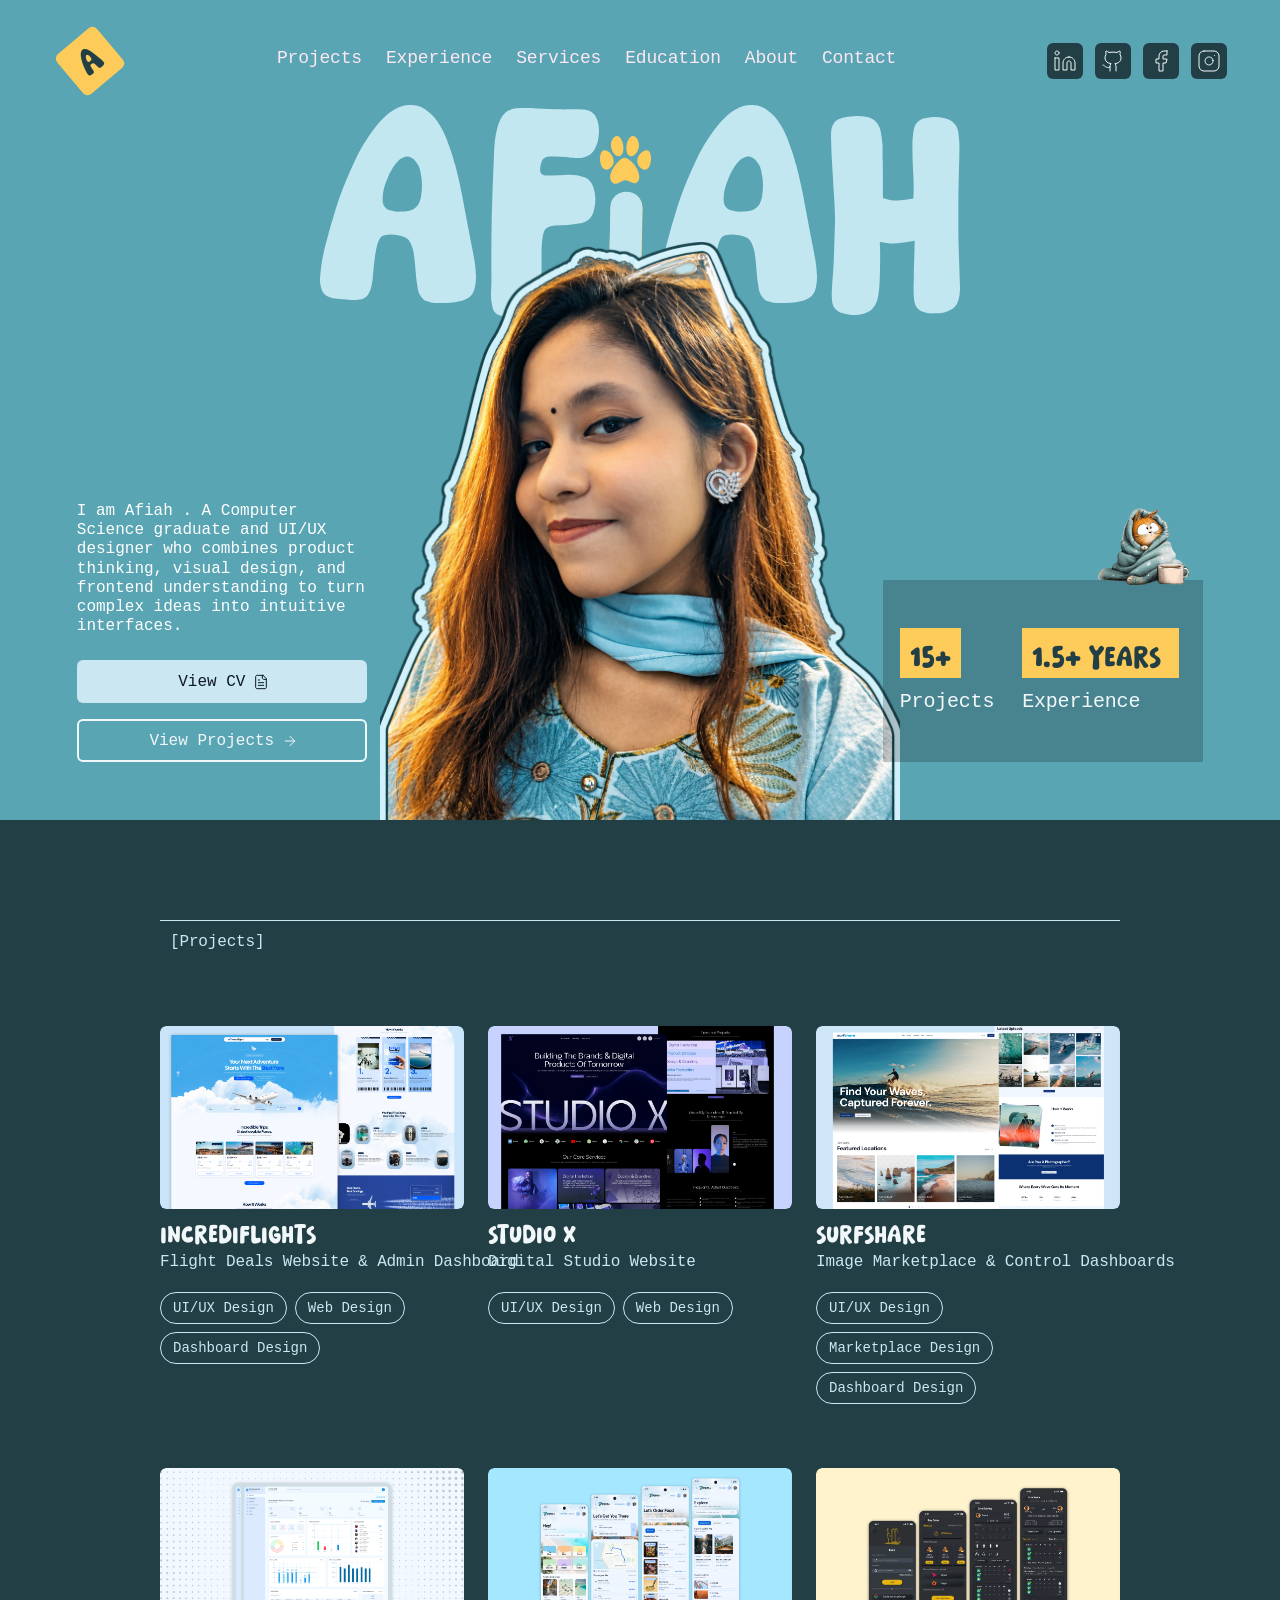
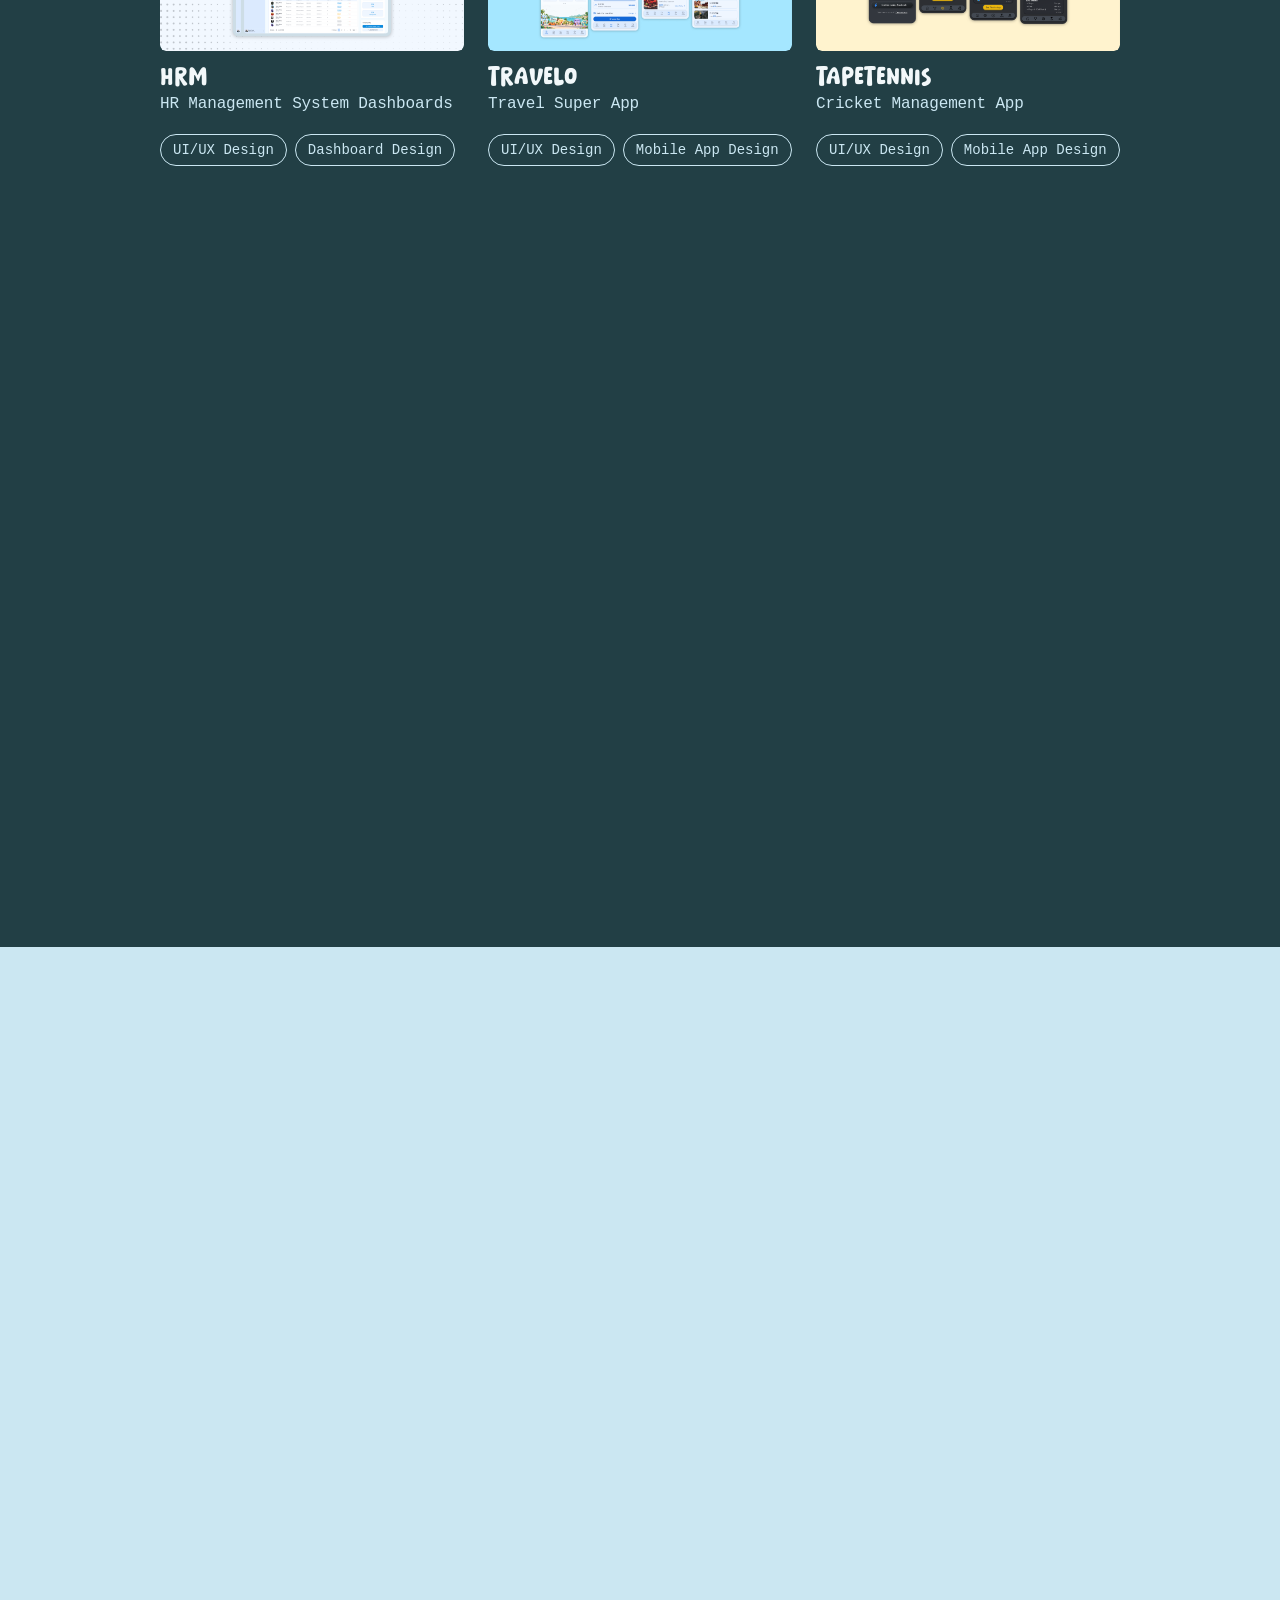
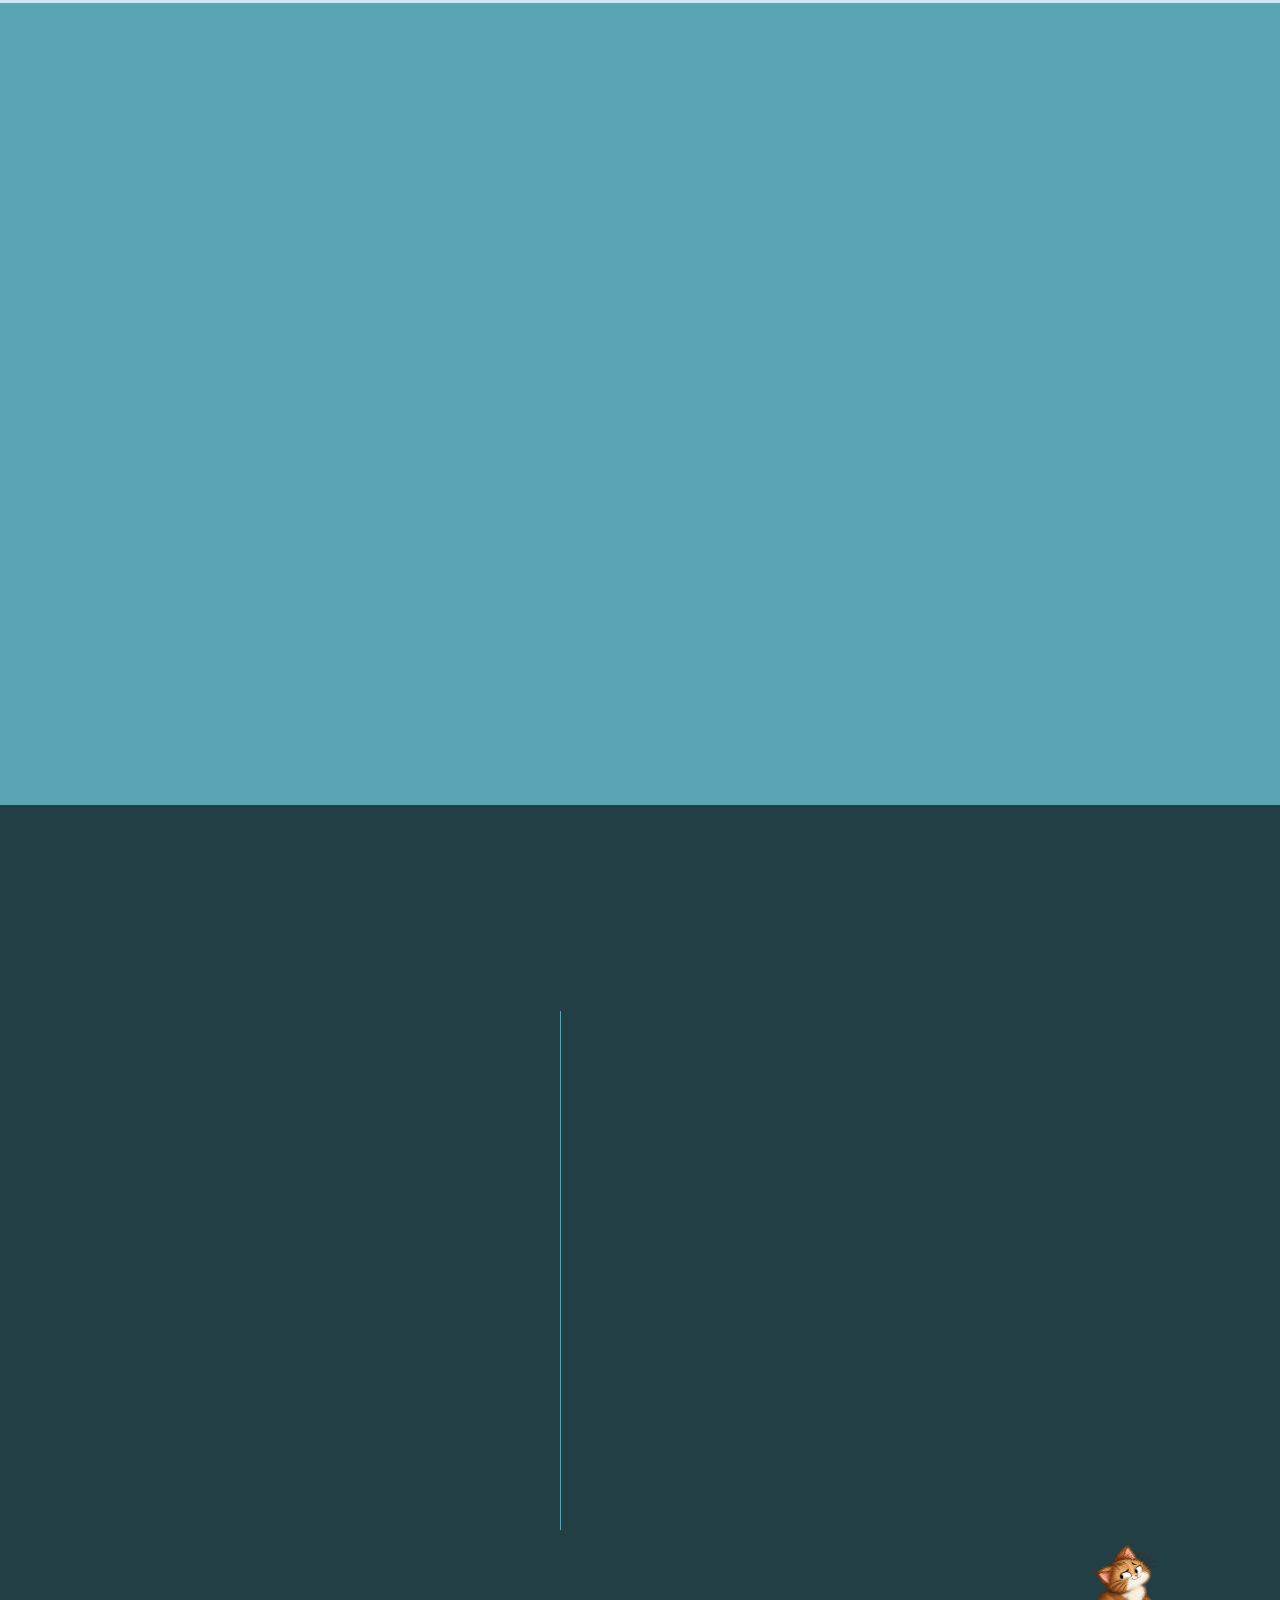
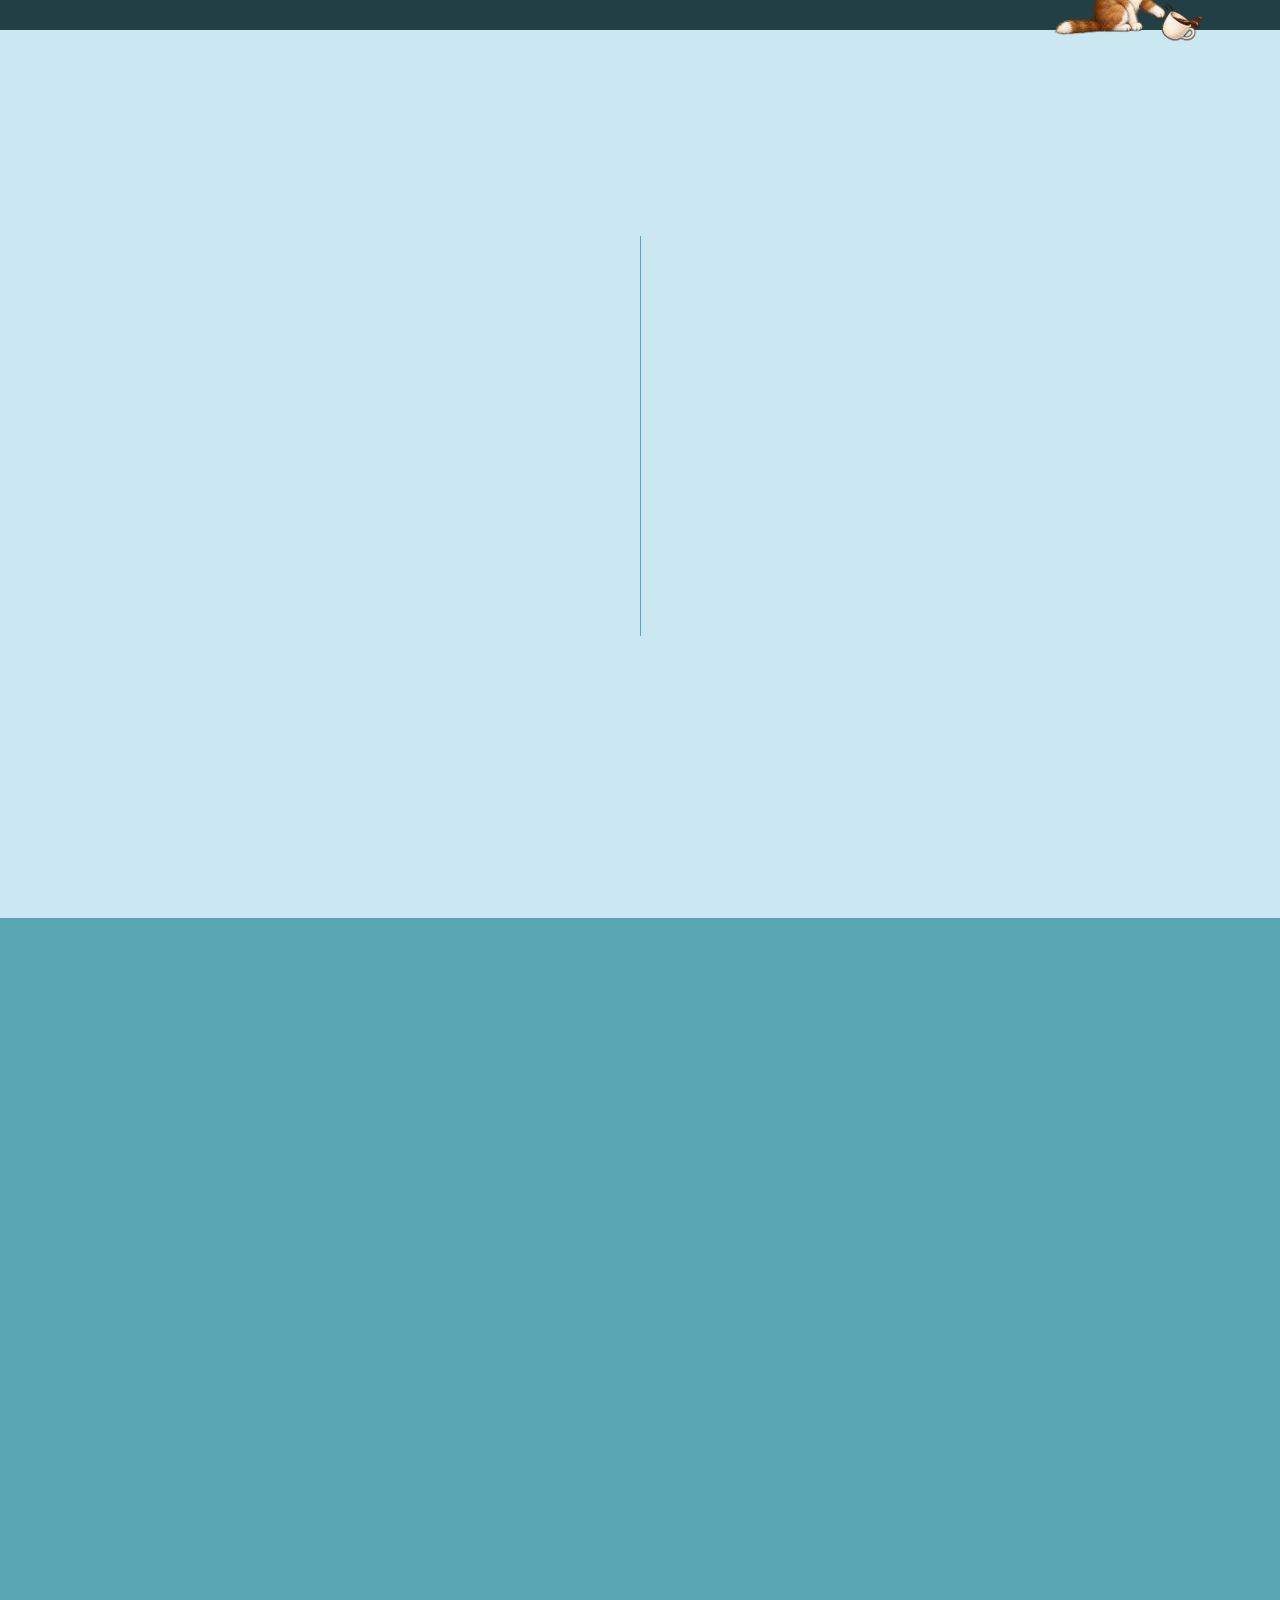
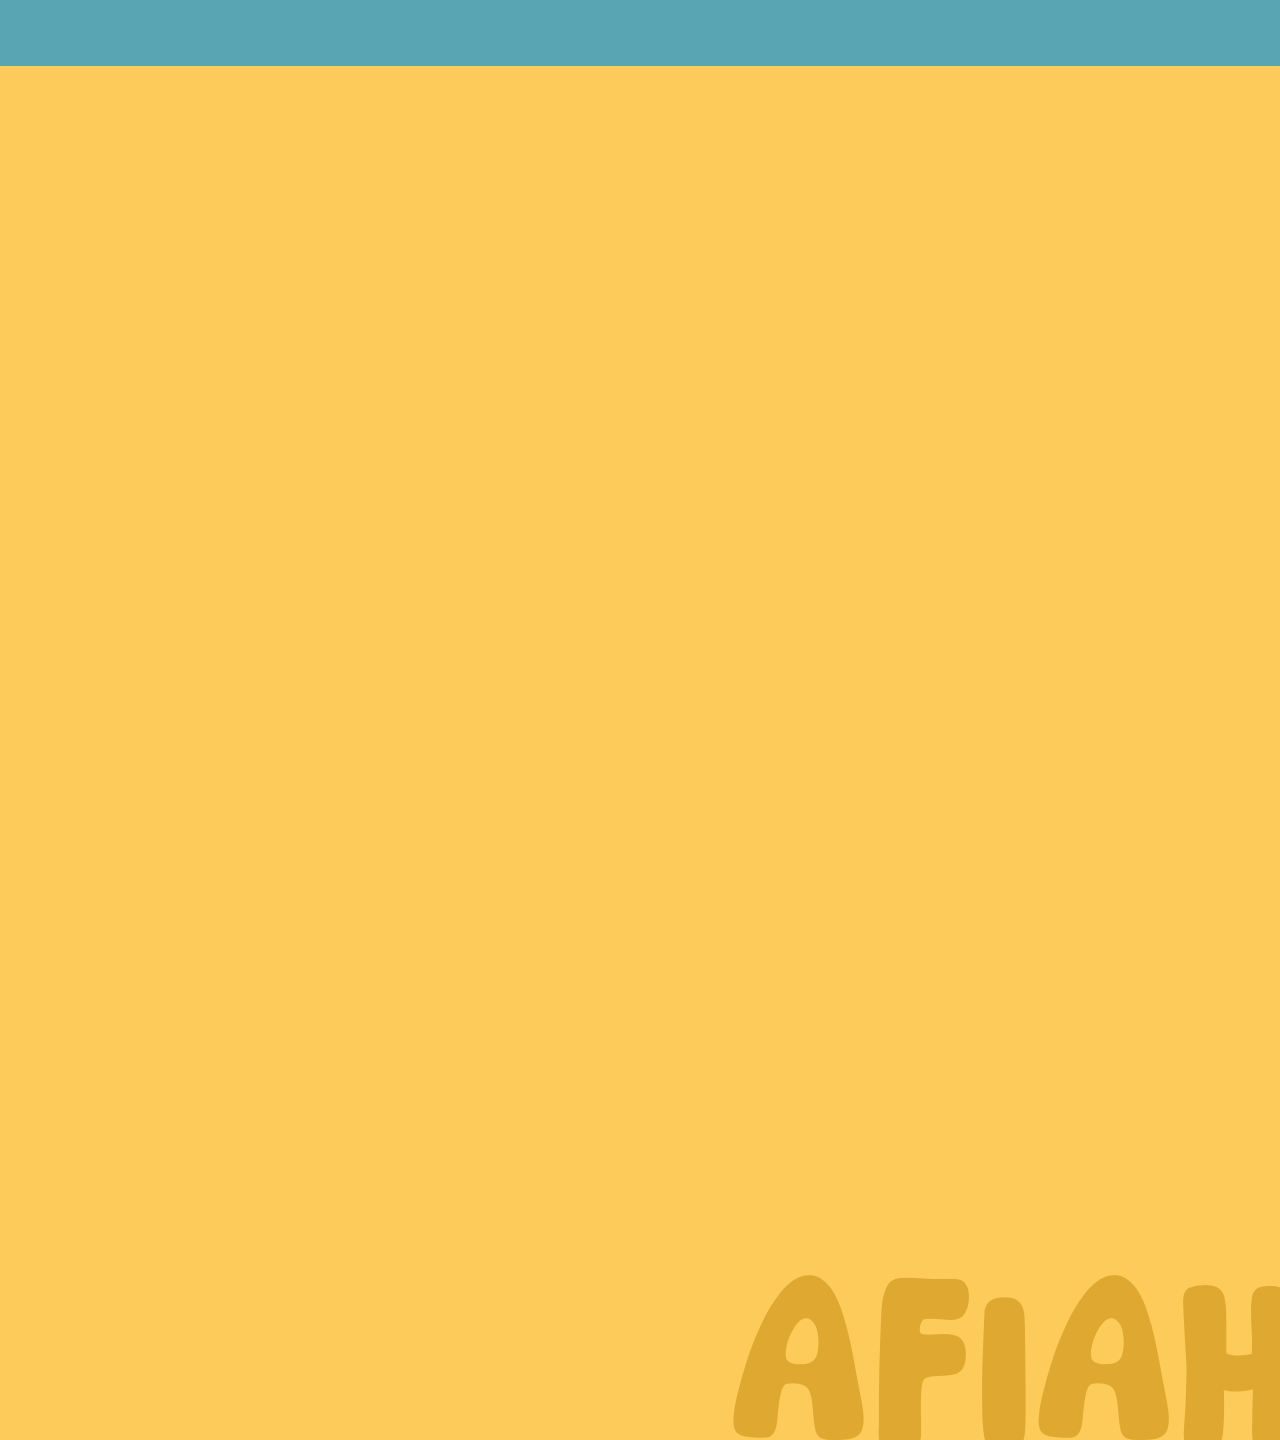
==== commit 49d9e920: "Update index.html" ====
--- a/index.html
+++ b/index.html
@@ -777,7 +777,7 @@
                                         <div class="tool-pill-wrap"><span
                                                 class="tool-pill-text font-consolas">SQL</span></div>
                                         <div class="tool-icon-24"><img
-                                                src="assets/c02946dda5b02789ad5135f16e8262a59f92647a.svg" alt="SQL" />
+                                                src="assets/330px-Sql_data_base_with_logo (1).png" alt="SQL" />
                                         </div>
                                     </div>
                                     <div class="tool-pill">
@@ -818,16 +818,16 @@
                                     </div>
                                     <div class="tool-pill">
                                         <div class="tool-pill-wrap"><span
-                                                class="tool-pill-text font-consolas">C/C++</span></div>
-                                        <div class="tool-icon-24"><img
-                                                src="assets/afaa2c8ac211b61c45fbed8683f28e7caf163824.svg" alt="C/C++" />
+                                                class="tool-pill-text font-consolas">Java Script</span></div>
+                                        <div class="tool-icon-24"><img
+                                                src="assets/pngegg (2).png" alt="ava Script" />
                                         </div>
                                     </div>
                                     <div class="tool-pill">
                                         <div class="tool-pill-wrap"><span
-                                                class="tool-pill-text font-consolas">SQL</span></div>
-                                        <div class="tool-icon-24"><img
-                                                src="assets/c02946dda5b02789ad5135f16e8262a59f92647a.svg" alt="SQL" />
+                                                class="tool-pill-text font-consolas">Notion</span></div>
+                                        <div class="tool-icon-24"><img
+                                                src="assets/pngegg (3).png" alt="Notion" />
                                         </div>
                                     </div>
                                 </div>
